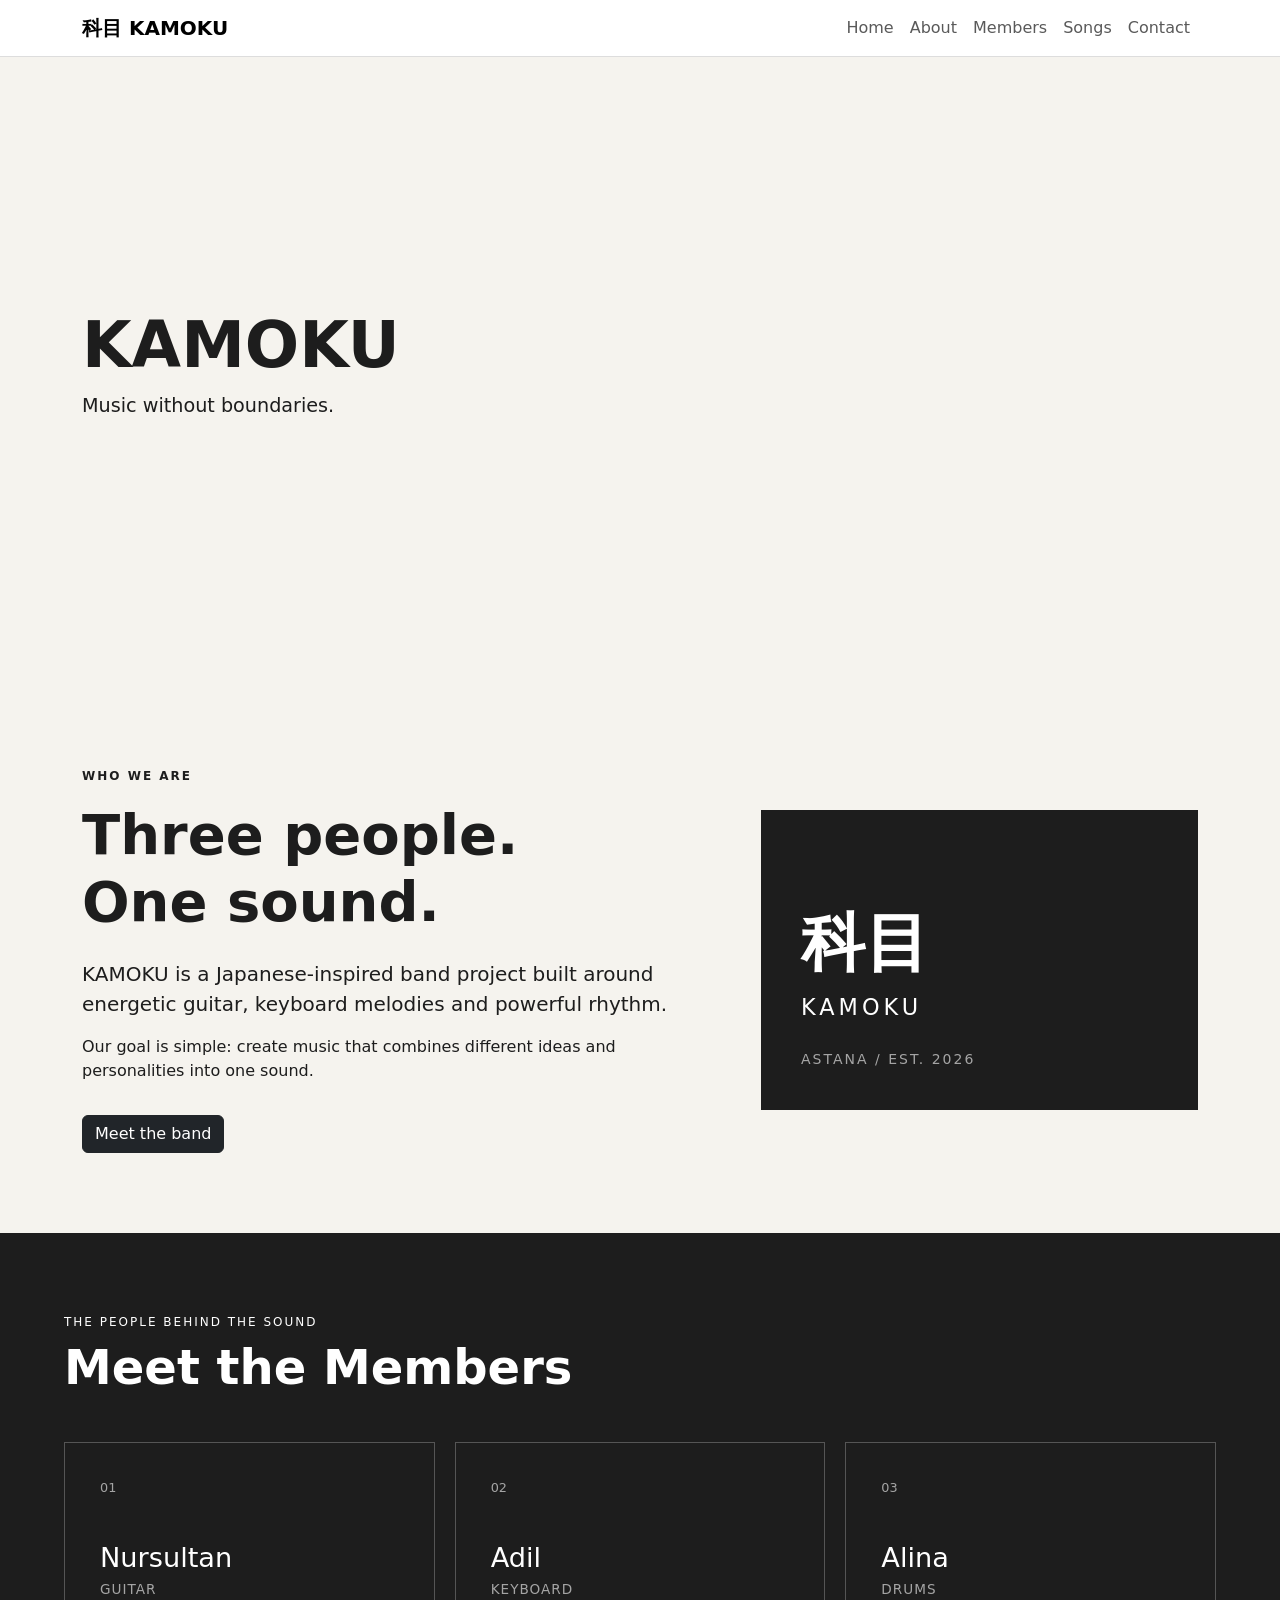
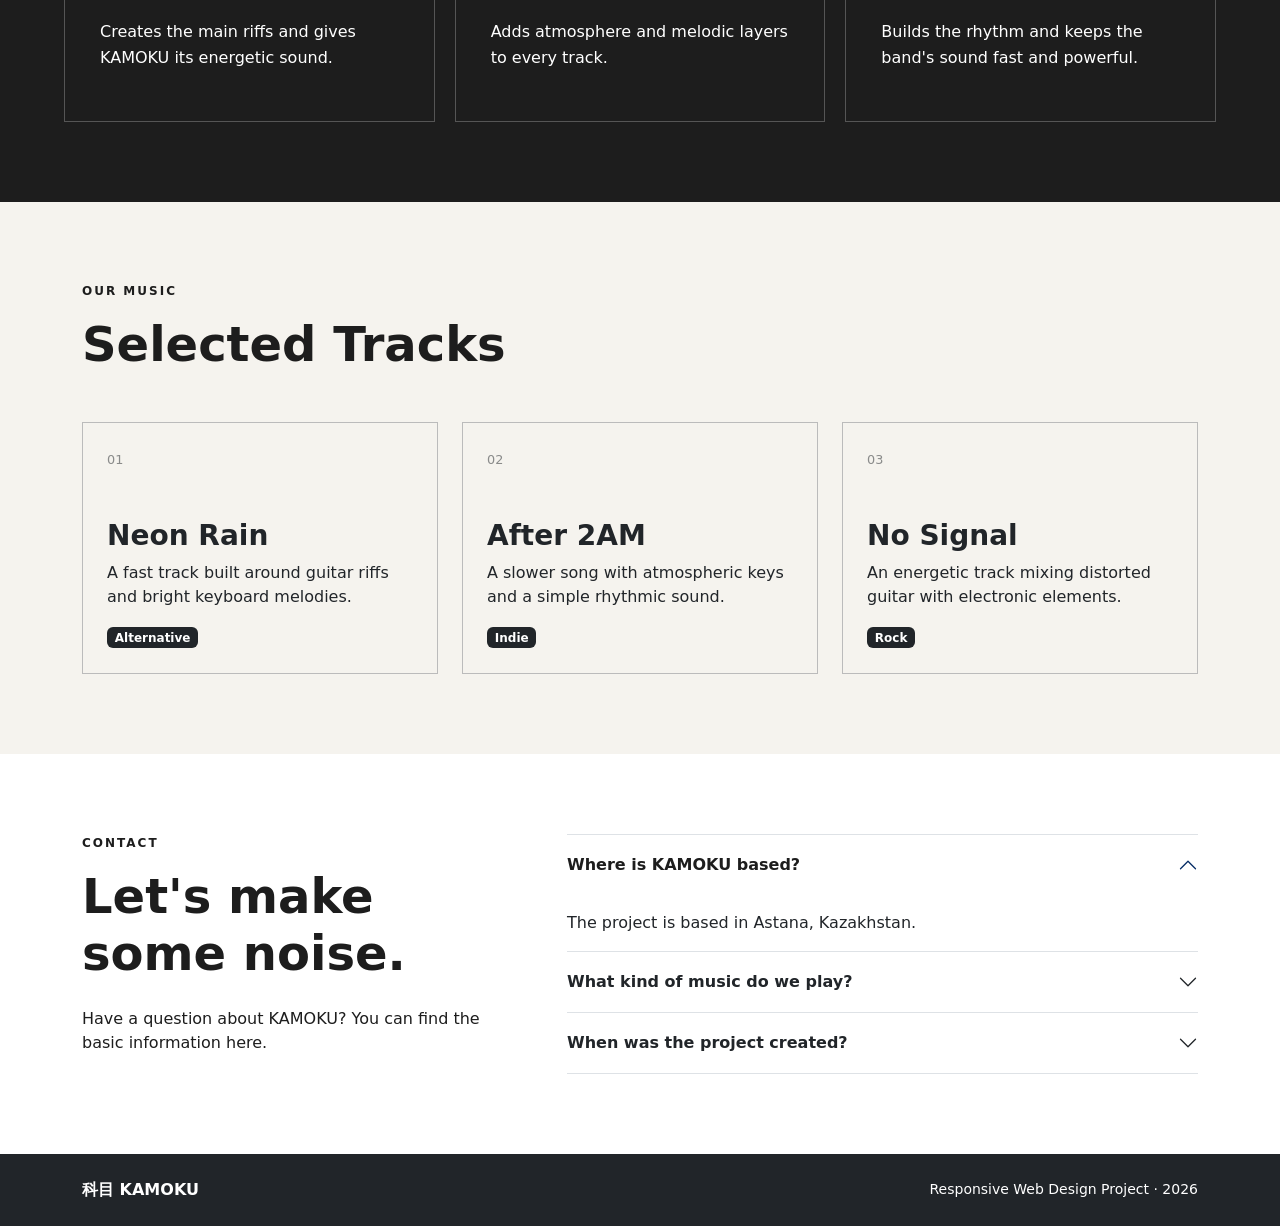
==== index.html @ 8cd2a606 "Assignment 3 responsive website" ====
<!DOCTYPE html>
<html lang="en">
<head>
    <meta charset="UTF-8">
    <meta name="viewport" content="width=device-width, initial-scale=1.0">

    <title>KAMOKU | Japanese Band</title>

    <link href="https://cdn.jsdelivr.net/npm/bootstrap@5.3.8/dist/css/bootstrap.min.css"
          rel="stylesheet">

    <link rel="stylesheet" href="style.css">
</head>

<body>

    <nav class="navbar navbar-expand-lg">
        <div class="container">
            <a class="navbar-brand" href="#">科目 KAMOKU</a>

            <button class="navbar-toggler"
                    type="button"
                    data-bs-toggle="collapse"
                    data-bs-target="#mainNav">
                <span class="navbar-toggler-icon"></span>
            </button>

            <div class="collapse navbar-collapse" id="mainNav">
                <ul class="navbar-nav ms-auto">
                    <li class="nav-item">
                        <a class="nav-link" href="#home">Home</a>
                    </li>

                    <li class="nav-item">
                        <a class="nav-link" href="#about">About</a>
                    </li>

                    <li class="nav-item">
                        <a class="nav-link" href="#members">Members</a>
                    </li>

                    <li class="nav-item">
                        <a class="nav-link" href="#songs">Songs</a>
                    </li>

                    <li class="nav-item">
                        <a class="nav-link" href="#contact">Contact</a>
                    </li>
                </ul>
            </div>
        </div>
    </nav>


    <main>

        <section id="home">
            <div class="container">
                <h1>KAMOKU</h1>
                <p>Music without boundaries.</p>
            </div>
        </section>


        <section id="about">
            <div class="container">
                <div class="row align-items-center g-5">

                    <div class="col-12 col-lg-7 order-1">
                        <p class="about-label">WHO WE ARE</p>

                        <h2 class="display-4 fw-bold mb-4">
                            Three people.<br>
                            One sound.
                        </h2>

                        <p class="lead">
                            KAMOKU is a Japanese-inspired band project built
                            around energetic guitar, keyboard melodies and
                            powerful rhythm.
                        </p>

                        <p>
                            Our goal is simple: create music that combines
                            different ideas and personalities into one sound.
                        </p>

                        <a href="#members" class="btn btn-dark mt-3">
                            Meet the band
                        </a>
                    </div>

                    <div class="col-12 col-lg-5 order-2">
                        <div class="about-box">
                            <span>科目</span>
                            <p>KAMOKU</p>
                            <small class="d-none d-md-block">
                                ASTANA / EST. 2026
                            </small>
                        </div>
                    </div>

                </div>
            </div>
        </section>


        <section id="members">
            <div class="members-wrap">

                <div class="members-title">
                    <p>THE PEOPLE BEHIND THE SOUND</p>
                    <h2>Meet the Members</h2>
                </div>

                <div class="members-grid">

                    <article class="member-card">
                        <div class="member-number">01</div>
                        <h3>Nursultan</h3>
                        <p class="member-role">Guitar</p>
                        <p>
                            Creates the main riffs and gives KAMOKU
                            its energetic sound.
                        </p>
                    </article>

                    <article class="member-card">
                        <div class="member-number">02</div>
                        <h3>Adil</h3>
                        <p class="member-role">Keyboard</p>
                        <p>
                            Adds atmosphere and melodic layers
                            to every track.
                        </p>
                    </article>

                    <article class="member-card">
                        <div class="member-number">03</div>
                        <h3>Alina</h3>
                        <p class="member-role">Drums</p>
                        <p>
                            Builds the rhythm and keeps the band's
                            sound fast and powerful.
                        </p>
                    </article>

                </div>
            </div>
        </section>


        <section id="songs">
            <div class="container">

                <div class="mb-5">
                    <p class="songs-label">OUR MUSIC</p>
                    <h2 class="display-5 fw-bold">Selected Tracks</h2>
                </div>

                <div class="row g-4">

                    <div class="col-12 col-md-6 col-lg-4">
                        <div class="card h-100">
                            <div class="card-body p-4">
                                <span class="song-number">01</span>

                                <h3 class="card-title mt-5">Neon Rain</h3>

                                <p class="card-text">
                                    A fast track built around guitar riffs
                                    and bright keyboard melodies.
                                </p>

                                <span class="badge text-bg-dark">
                                    Alternative
                                </span>
                            </div>
                        </div>
                    </div>

                    <div class="col-12 col-md-6 col-lg-4">
                        <div class="card h-100">
                            <div class="card-body p-4">
                                <span class="song-number">02</span>

                                <h3 class="card-title mt-5">After 2AM</h3>

                                <p class="card-text">
                                    A slower song with atmospheric keys
                                    and a simple rhythmic sound.
                                </p>

                                <span class="badge text-bg-dark">
                                    Indie
                                </span>
                            </div>
                        </div>
                    </div>

                    <div class="col-12 col-md-6 col-lg-4">
                        <div class="card h-100">
                            <div class="card-body p-4">
                                <span class="song-number">03</span>

                                <h3 class="card-title mt-5">No Signal</h3>

                                <p class="card-text">
                                    An energetic track mixing distorted
                                    guitar with electronic elements.
                                </p>

                                <span class="badge text-bg-dark">
                                    Rock
                                </span>
                            </div>
                        </div>
                    </div>

                </div>
            </div>
        </section>


        <section id="contact">
            <div class="container">

                <div class="row g-5">

                    <div class="col-12 col-lg-5">
                        <p class="contact-label">CONTACT</p>

                        <h2 class="display-5 fw-bold">
                            Let's make<br>
                            some noise.
                        </h2>

                        <p class="mt-4">
                            Have a question about KAMOKU?
                            You can find the basic information here.
                        </p>
                    </div>


                    <div class="col-12 col-lg-7">

                        <div class="accordion" id="contactAccordion">

                            <div class="accordion-item">
                                <h2 class="accordion-header">

                                    <button class="accordion-button"
                                            type="button"
                                            data-bs-toggle="collapse"
                                            data-bs-target="#questionOne">

                                        Where is KAMOKU based?

                                    </button>

                                </h2>

                                <div id="questionOne"
                                    class="accordion-collapse collapse show"
                                    data-bs-parent="#contactAccordion">

                                    <div class="accordion-body">
                                        The project is based in Astana, Kazakhstan.
                                    </div>

                                </div>
                            </div>


                            <div class="accordion-item">
                                <h2 class="accordion-header">

                                    <button class="accordion-button collapsed"
                                            type="button"
                                            data-bs-toggle="collapse"
                                            data-bs-target="#questionTwo">

                                        What kind of music do we play?

                                    </button>

                                </h2>

                                <div id="questionTwo"
                                    class="accordion-collapse collapse"
                                    data-bs-parent="#contactAccordion">

                                    <div class="accordion-body">
                                        Our sound combines alternative rock,
                                        keyboard melodies and electronic elements.
                                    </div>

                                </div>
                            </div>


                            <div class="accordion-item">
                                <h2 class="accordion-header">

                                    <button class="accordion-button collapsed"
                                            type="button"
                                            data-bs-toggle="collapse"
                                            data-bs-target="#questionThree">

                                        When was the project created?

                                    </button>

                                </h2>

                                <div id="questionThree"
                                    class="accordion-collapse collapse"
                                    data-bs-parent="#contactAccordion">

                                    <div class="accordion-body">
                                        KAMOKU was created in 2026.
                                    </div>

                                </div>
                            </div>

                        </div>
                    </div>

                </div>
            </div>
        </section>
        </section>

    </main>
    
    <footer class="bg-dark text-white py-4">
        <div class="container">
            <div class="d-flex flex-column flex-md-row justify-content-between align-items-md-center gap-2">

                <span class="fw-bold">科目 KAMOKU</span>

                <span class="small">
                    Responsive Web Design Project · 2026
                </span>

            </div>
        </div>
    </footer>

    <script src="https://cdn.jsdelivr.net/npm/bootstrap@5.3.8/dist/js/bootstrap.bundle.min.js"></script>

</body>
</html>
---- style.css ----
body {
    margin: 0;
    background: #f5f3ee;
    color: #1d1d1d;
}

.navbar {
    background: #ffffff;
    border-bottom: 1px solid #ddd;
}

.navbar-brand {
    font-weight: bold;
}

section {
    padding: 80px 0;
}

#home {
    min-height: 70vh;
    display: flex;
    align-items: center;
}

#home h1 {
    font-size: 4rem;
    font-weight: 800;
}

#home p {
    font-size: 1.2rem;
}

/* TASK 1 - MEMBERS */

#members {
    background: #1d1d1d;
    color: white;
}

.members-wrap {
    width: 90%;
    margin: 0 auto;
}

.members-title {
    margin-bottom: 30px;
}

.members-title p {
    font-size: 0.75rem;
    letter-spacing: 2px;
    margin-bottom: 8px;
}

.members-title h2 {
    font-size: 2rem;
    font-weight: 700;
}

.members-grid {
    display: grid;
    grid-template-columns: 1fr;
    gap: 20px;
}

.member-card {
    border: 1px solid #555;
    padding: 25px;
    min-height: 230px;
}

.member-number {
    font-size: 0.8rem;
    margin-bottom: 45px;
    opacity: 0.6;
}

.member-card h3 {
    font-size: 1.7rem;
    margin-bottom: 4px;
}

.member-role {
    font-size: 0.85rem;
    text-transform: uppercase;
    letter-spacing: 1px;
    opacity: 0.6;
}

.member-card p:last-child {
    margin-top: 20px;
    line-height: 1.6;
}


/* TABLET */

@media (min-width: 768px) {

    .members-grid {
        grid-template-columns: repeat(2, 1fr);
    }

    .members-title h2 {
        font-size: 2.5rem;
    }

    .member-card {
        padding: 30px;
    }
}


/* LAPTOP */

@media (min-width: 1200px) {

    .members-grid {
        grid-template-columns: repeat(3, 1fr);
    }

    .members-title {
        margin-bottom: 45px;
    }

    .members-title h2 {
        font-size: 3rem;
    }

    .member-card {
        padding: 35px;
    }
}

/* TASK 2 - ABOUT */

#about {
    background: #f5f3ee;
}

.about-label {
    font-size: 0.75rem;
    letter-spacing: 2px;
    font-weight: 600;
}

#about .lead {
    max-width: 650px;
}

.about-box {
    min-height: 300px;
    background: #1d1d1d;
    color: white;
    padding: 40px;

    display: flex;
    flex-direction: column;
    justify-content: flex-end;
}

.about-box span {
    font-size: 4rem;
    font-weight: bold;
}

.about-box p {
    font-size: 1.4rem;
    letter-spacing: 4px;
    margin-bottom: 25px;
}

.about-box small {
    letter-spacing: 2px;
    opacity: 0.6;
}

/* TASK 2 - SONGS */

#songs {
    background: #f5f3ee;
}

.songs-label {
    font-size: 0.75rem;
    letter-spacing: 2px;
    font-weight: 600;
}

#songs .card {
    border-radius: 0;
    border: 1px solid #bbb;
    background: transparent;
}

#songs .card-title {
    font-weight: 700;
}

.song-number {
    font-size: 0.8rem;
    opacity: 0.5;
}

/* TASK 2 - CONTACT */

#contact {
    background: #ffffff;
}

.contact-label {
    font-size: 0.75rem;
    letter-spacing: 2px;
    font-weight: 600;
}

#contact .accordion-item {
    border-radius: 0;
    border-left: 0;
    border-right: 0;
}

#contact .accordion-button {
    border-radius: 0;
    font-weight: 600;
    padding: 20px 0;
}

#contact .accordion-button:not(.collapsed) {
    background: white;
    color: #1d1d1d;
    box-shadow: none;
}

#contact .accordion-button:focus {
    box-shadow: none;
}

#contact .accordion-body {
    padding-left: 0;
}
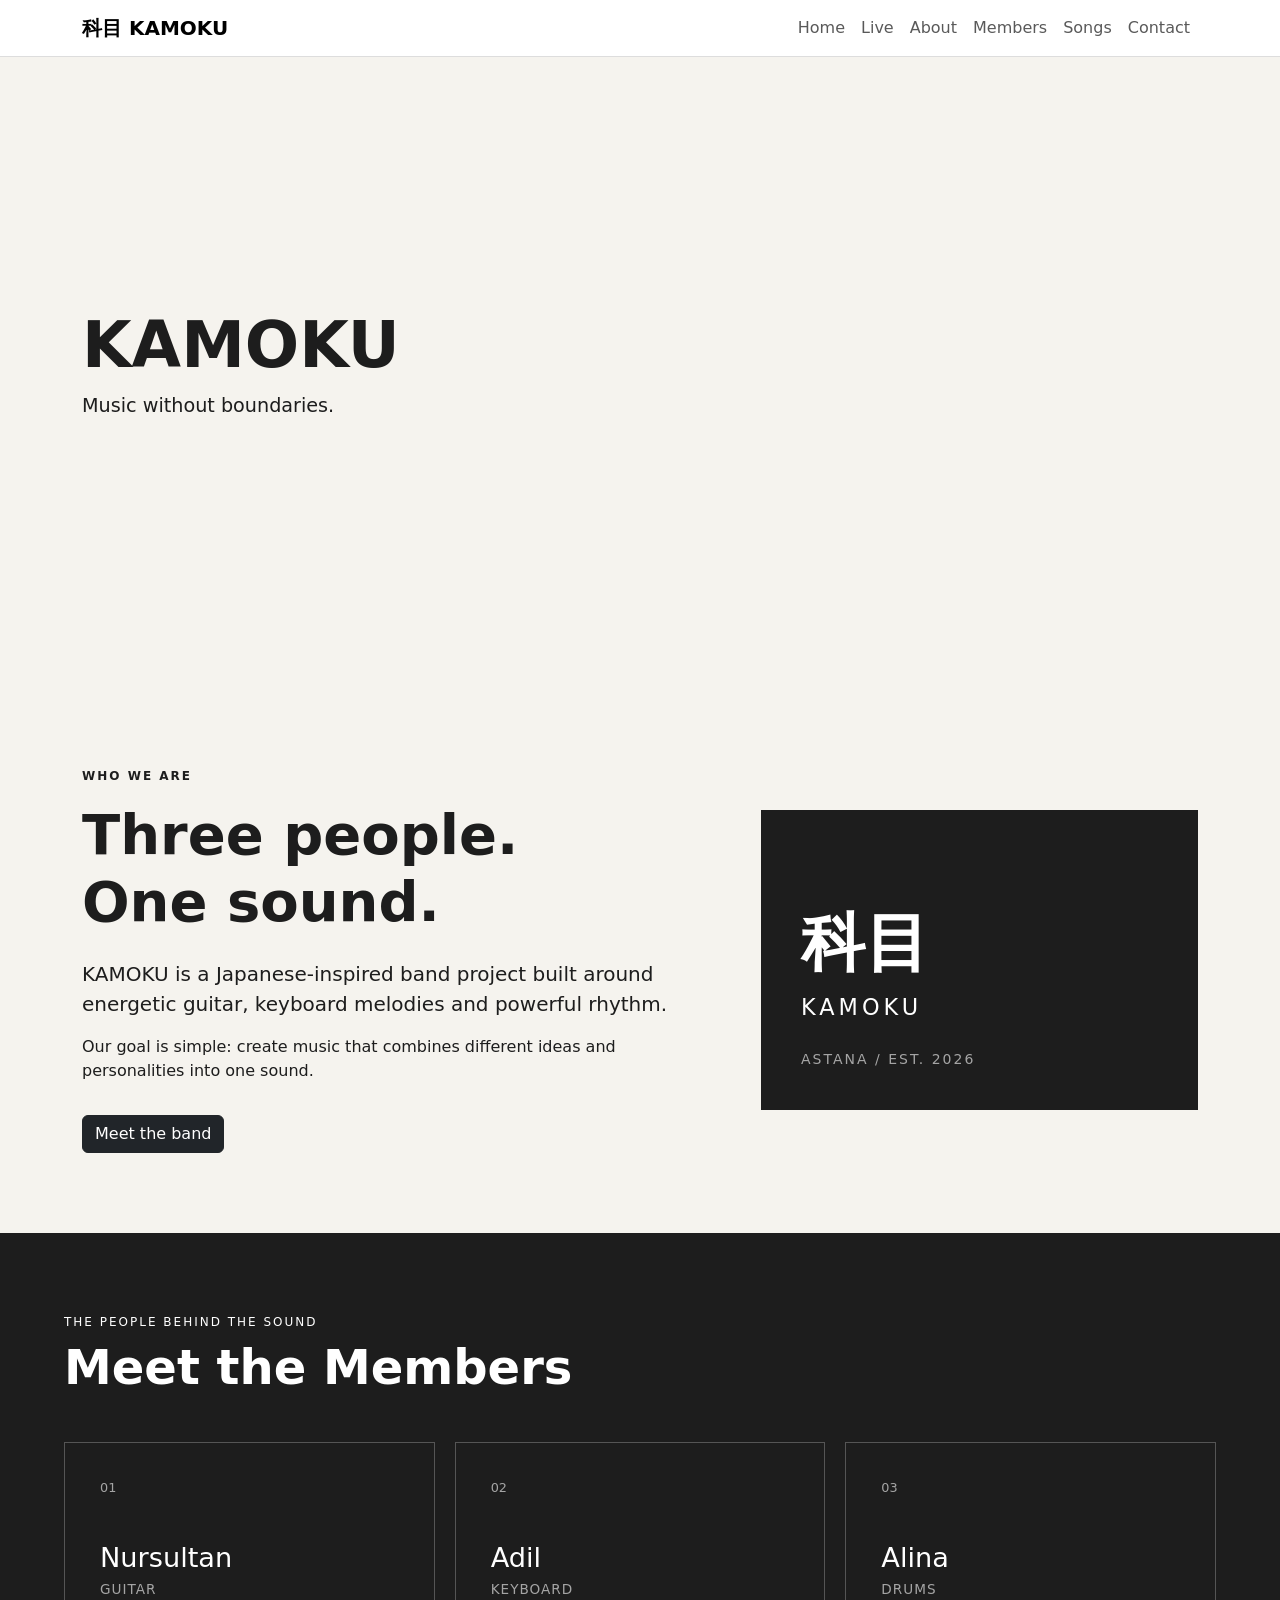
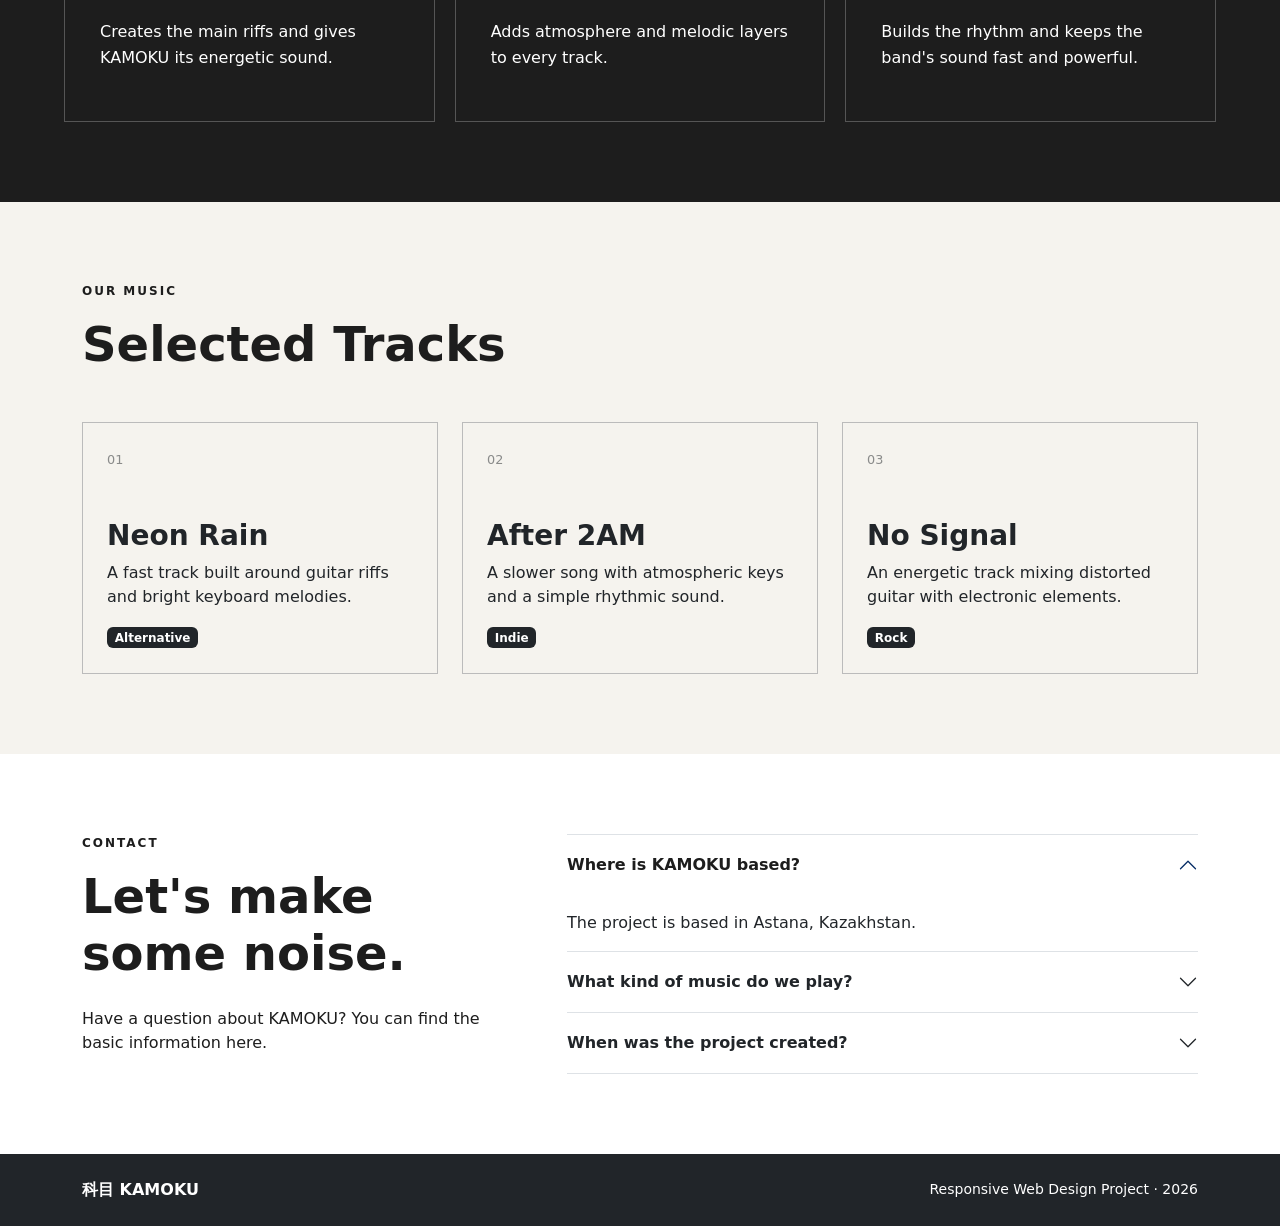
==== commit d5410a31: "Add Live navigation link" ====
--- a/index.html
+++ b/index.html
@@ -29,6 +29,10 @@
                 <ul class="navbar-nav ms-auto">
                     <li class="nav-item">
                         <a class="nav-link" href="#home">Home</a>
+                    </li>
+
+                    <li class="nav-item">
+                        <a class="nav-link" href="events.html">Live</a>
                     </li>
 
                     <li class="nav-item">
--- a/style.css
+++ b/style.css
@@ -240,4 +240,64 @@
 
 #contact .accordion-body {
     padding-left: 0;
+}
+
+/* EVENTS PAGE */
+
+.live-hero {
+    padding: 90px 0 70px;
+}
+
+.live-hero h1 {
+    font-size: 4rem;
+    font-weight: 700;
+    line-height: 0.95;
+    margin: 20px 0;
+}
+
+.live-intro {
+    max-width: 500px;
+    font-size: 1.1rem;
+}
+
+.events-section {
+    background: #1d1d1d;
+    color: #f5f3ee;
+}
+
+.event-table {
+    --bs-table-bg: transparent;
+    --bs-table-color: #f5f3ee;
+    --bs-table-border-color: #555;
+}
+
+.event-table th {
+    font-size: 0.75rem;
+    letter-spacing: 2px;
+    text-transform: uppercase;
+    color: #aaa;
+    padding: 18px 12px;
+}
+
+.event-table td {
+    padding: 25px 12px;
+}
+
+@media (max-width: 576px) {
+    .live-hero {
+        padding: 70px 0 50px;
+    }
+
+    .live-hero h1 {
+        font-size: 3rem;
+    }
+
+    .event-table {
+        font-size: 0.8rem;
+    }
+
+    .event-table th,
+    .event-table td {
+        padding: 15px 8px;
+    }
 }
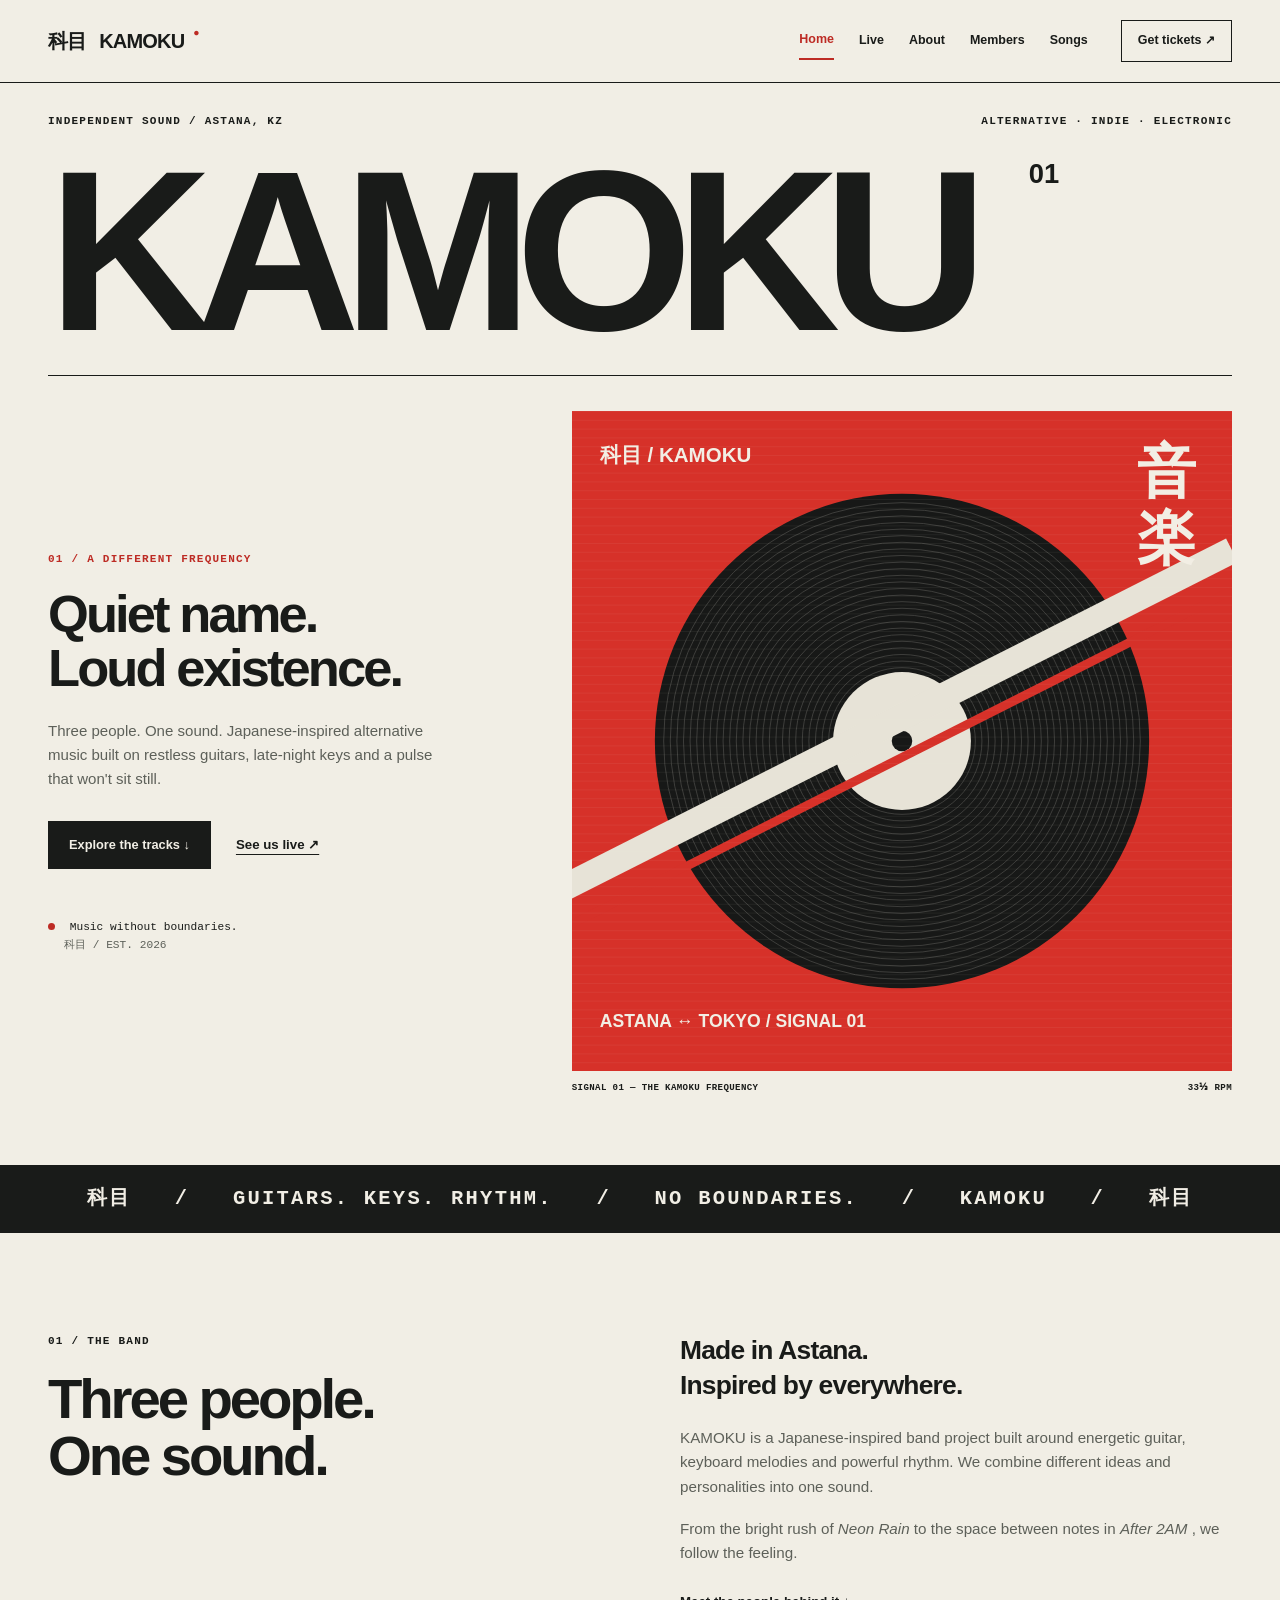
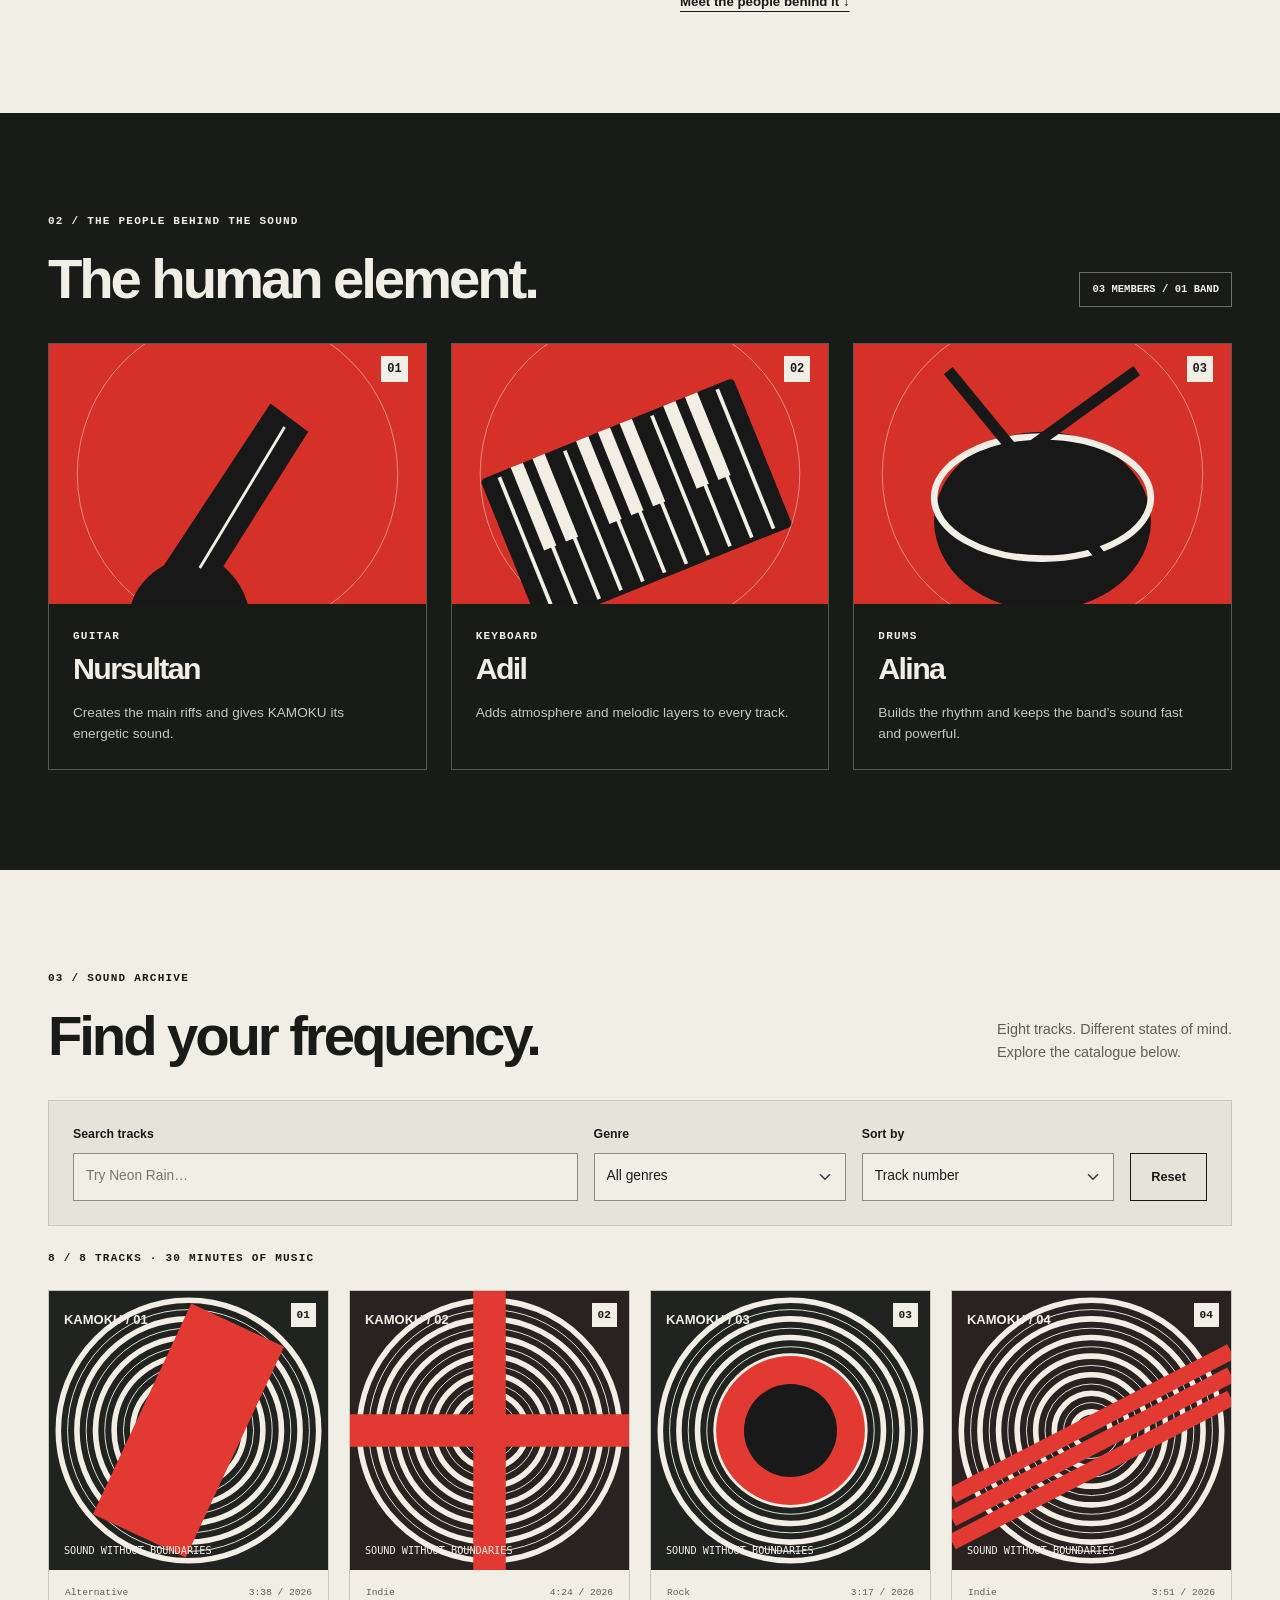
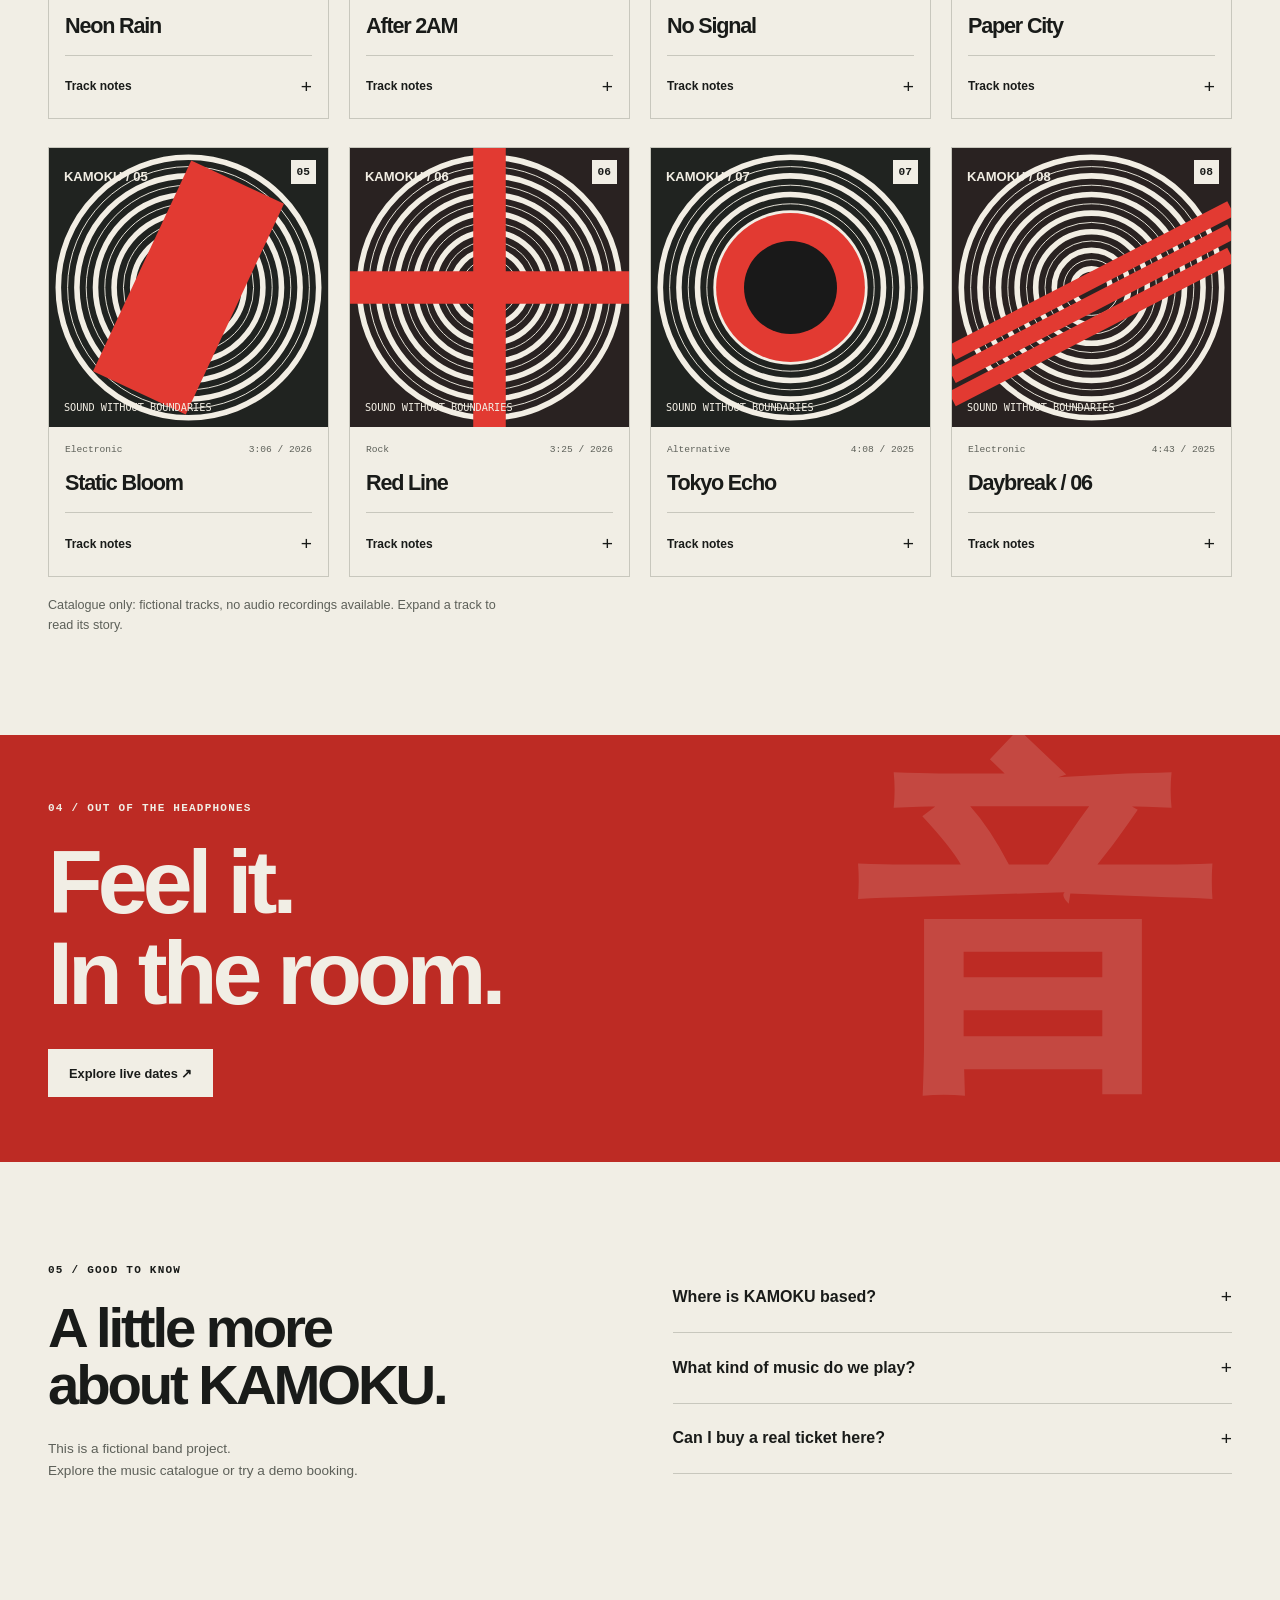
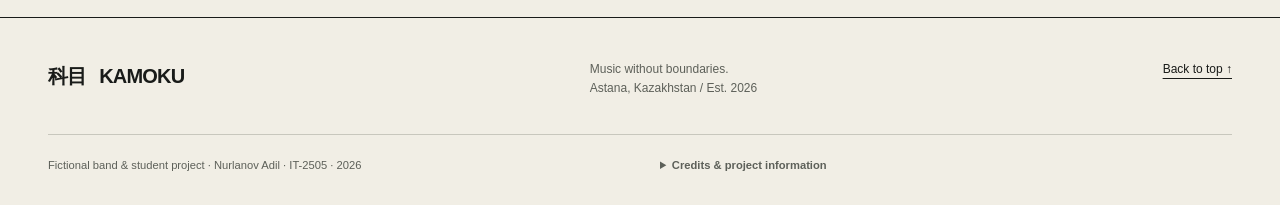
==== commit f3c36bc6: "Update KAMOKU for Endterm" ====
--- a/index.html
+++ b/index.html
@@ -1,358 +1,472 @@
-<!DOCTYPE html>
+<!doctype html>
 <html lang="en">
-<head>
-    <meta charset="UTF-8">
-    <meta name="viewport" content="width=device-width, initial-scale=1.0">
-
-    <title>KAMOKU | Japanese Band</title>
-
-    <link href="https://cdn.jsdelivr.net/npm/bootstrap@5.3.8/dist/css/bootstrap.min.css"
-          rel="stylesheet">
-
-    <link rel="stylesheet" href="style.css">
-</head>
-
-<body>
-
-    <nav class="navbar navbar-expand-lg">
+  <head>
+    <meta charset="utf-8">
+    <meta name="viewport" content="width=device-width,initial-scale=1">
+    <meta name="description" content="KAMOKU: Japanese-inspired alternative music from Astana. Explore tracks and try our demo live ticket booking.">
+    <title>
+      KAMOKU | Home / Sound without boundaries
+    </title>
+    <link rel="icon" href="images/track-1.svg" type="image/svg+xml">
+    <link rel="stylesheet" href="vendor/bootstrap.min.css">
+    <link rel="stylesheet" href="css/style.css">
+    <script defer src="vendor/jquery.min.js">
+    </script>
+    <script defer src="js/data.js">
+    </script>
+    <script defer src="js/songs.js">
+    </script>
+    <script defer src="js/effects.js">
+    </script>
+  </head>
+  <body data-page="home">
+    <a class="skip" href="#main">
+      Skip to content
+    </a>
+    <header>
+      <nav class="container site-nav" aria-label="Main navigation">
+        <a class="brand" href="index.html">
+          <span lang="ja">
+            科目
+          </span>
+          KAMOKU
+          <span class="brand-dot">
+            ●
+          </span>
+        </a>
+        <button class="nav-toggle" aria-expanded="false" aria-controls="nav-links" type="button">
+          Menu +
+        </button>
+        <div id="nav-links" class="nav-links">
+          <a href="index.html" class="active" aria-current="page">
+            Home
+          </a>
+          <a href="events.html">
+            Live
+          </a>
+          <a href="index.html#about">
+            About
+          </a>
+          <a href="index.html#members">
+            Members
+          </a>
+          <a href="index.html#songs">
+            Songs
+          </a>
+          <a class="nav-ticket" href="events.html#booking">
+            Get tickets ↗
+          </a>
+        </div>
+      </nav>
+    </header>
+    <main id="main">
+      <noscript>
+        <div class="container notice">
+          Enable JavaScript to explore the track catalogue and demo booking form.
+        </div>
+      </noscript>
+      <section id="home" class="hero container">
+        <div class="hero-top">
+          <span class="eyebrow">
+            Independent sound / Astana, KZ
+          </span>
+          <span class="eyebrow">
+            Alternative · Indie · Electronic
+          </span>
+        </div>
+        <h1>
+          KAMOKU
+          <span class="title-mark" aria-hidden="true">
+            01
+          </span>
+        </h1>
+        <div class="hero-grid">
+          <div class="hero-copy">
+            <p class="eyebrow red">
+              01 / A different frequency
+            </p>
+            <h2>
+              Quiet name.
+              <br>
+              Loud existence.
+            </h2>
+            <p>
+              Three people. One sound. Japanese-inspired alternative music built on restless guitars, late-night keys and a pulse that won't sit still.
+            </p>
+            <div class="actions">
+              <a class="button" href="#songs">
+                Explore the tracks ↓
+              </a>
+              <a class="text-link" href="events.html">
+                See us live ↗
+              </a>
+            </div>
+            <div class="hero-note">
+              <span class="status-dot">
+              </span>
+              Music without boundaries.
+              <br>
+              <span>
+                科目 / EST. 2026
+              </span>
+            </div>
+          </div>
+          <figure class="hero-art">
+            <img src="images/signal.svg" alt="Original KAMOKU red record artwork with diagonal signal lines and Japanese lettering" width="900" height="900">
+            <figcaption>
+              <span>
+                SIGNAL 01 — THE KAMOKU FREQUENCY
+              </span>
+              <span>
+                33⅓ RPM
+              </span>
+            </figcaption>
+          </figure>
+        </div>
+      </section>
+      <div class="ticker" aria-hidden="true">
+        科目
+        &nbsp;
+        /
+        &nbsp;
+        GUITARS. KEYS. RHYTHM.
+        &nbsp;
+        /
+        &nbsp;
+        NO BOUNDARIES.
+        &nbsp;
+        /
+        &nbsp;
+        KAMOKU
+        &nbsp;
+        /
+        &nbsp;
+        科目
+      </div>
+      <section id="about" class="section container">
+        <div class="section-heading">
+          <p class="eyebrow">
+            01 / The band
+          </p>
+          <h2>
+            Three people.
+            <br>
+            One sound.
+          </h2>
+        </div>
+        <div class="about-copy">
+          <p class="lead">
+            Made in Astana.
+            <br>
+            Inspired by everywhere.
+          </p>
+          <p>
+            KAMOKU is a Japanese-inspired band project built around energetic guitar, keyboard melodies and powerful rhythm. We combine different ideas and personalities into one sound.
+          </p>
+          <p>
+            From the bright rush of
+            <em>
+              Neon Rain
+            </em>
+            to the space between notes in
+            <em>
+              After 2AM
+            </em>
+            , we follow the feeling.
+          </p>
+          <a href="#members" class="text-link">
+            Meet the people behind it ↓
+          </a>
+        </div>
+      </section>
+      <section id="members" class="dark-section section">
         <div class="container">
-            <a class="navbar-brand" href="#">科目 KAMOKU</a>
-
-            <button class="navbar-toggler"
-                    type="button"
-                    data-bs-toggle="collapse"
-                    data-bs-target="#mainNav">
-                <span class="navbar-toggler-icon"></span>
-            </button>
-
-            <div class="collapse navbar-collapse" id="mainNav">
-                <ul class="navbar-nav ms-auto">
-                    <li class="nav-item">
-                        <a class="nav-link" href="#home">Home</a>
-                    </li>
-
-                    <li class="nav-item">
-                        <a class="nav-link" href="events.html">Live</a>
-                    </li>
-
-                    <li class="nav-item">
-                        <a class="nav-link" href="#about">About</a>
-                    </li>
-
-                    <li class="nav-item">
-                        <a class="nav-link" href="#members">Members</a>
-                    </li>
-
-                    <li class="nav-item">
-                        <a class="nav-link" href="#songs">Songs</a>
-                    </li>
-
-                    <li class="nav-item">
-                        <a class="nav-link" href="#contact">Contact</a>
-                    </li>
-                </ul>
-            </div>
-        </div>
-    </nav>
-
-
-    <main>
-
-        <section id="home">
-            <div class="container">
-                <h1>KAMOKU</h1>
-                <p>Music without boundaries.</p>
-            </div>
-        </section>
-
-
-        <section id="about">
-            <div class="container">
-                <div class="row align-items-center g-5">
-
-                    <div class="col-12 col-lg-7 order-1">
-                        <p class="about-label">WHO WE ARE</p>
-
-                        <h2 class="display-4 fw-bold mb-4">
-                            Three people.<br>
-                            One sound.
-                        </h2>
-
-                        <p class="lead">
-                            KAMOKU is a Japanese-inspired band project built
-                            around energetic guitar, keyboard melodies and
-                            powerful rhythm.
-                        </p>
-
-                        <p>
-                            Our goal is simple: create music that combines
-                            different ideas and personalities into one sound.
-                        </p>
-
-                        <a href="#members" class="btn btn-dark mt-3">
-                            Meet the band
-                        </a>
-                    </div>
-
-                    <div class="col-12 col-lg-5 order-2">
-                        <div class="about-box">
-                            <span>科目</span>
-                            <p>KAMOKU</p>
-                            <small class="d-none d-md-block">
-                                ASTANA / EST. 2026
-                            </small>
-                        </div>
-                    </div>
-
-                </div>
-            </div>
-        </section>
-
-
-        <section id="members">
-            <div class="members-wrap">
-
-                <div class="members-title">
-                    <p>THE PEOPLE BEHIND THE SOUND</p>
-                    <h2>Meet the Members</h2>
-                </div>
-
-                <div class="members-grid">
-
-                    <article class="member-card">
-                        <div class="member-number">01</div>
-                        <h3>Nursultan</h3>
-                        <p class="member-role">Guitar</p>
-                        <p>
-                            Creates the main riffs and gives KAMOKU
-                            its energetic sound.
-                        </p>
-                    </article>
-
-                    <article class="member-card">
-                        <div class="member-number">02</div>
-                        <h3>Adil</h3>
-                        <p class="member-role">Keyboard</p>
-                        <p>
-                            Adds atmosphere and melodic layers
-                            to every track.
-                        </p>
-                    </article>
-
-                    <article class="member-card">
-                        <div class="member-number">03</div>
-                        <h3>Alina</h3>
-                        <p class="member-role">Drums</p>
-                        <p>
-                            Builds the rhythm and keeps the band's
-                            sound fast and powerful.
-                        </p>
-                    </article>
-
-                </div>
-            </div>
-        </section>
-
-
-        <section id="songs">
-            <div class="container">
-
-                <div class="mb-5">
-                    <p class="songs-label">OUR MUSIC</p>
-                    <h2 class="display-5 fw-bold">Selected Tracks</h2>
-                </div>
-
-                <div class="row g-4">
-
-                    <div class="col-12 col-md-6 col-lg-4">
-                        <div class="card h-100">
-                            <div class="card-body p-4">
-                                <span class="song-number">01</span>
-
-                                <h3 class="card-title mt-5">Neon Rain</h3>
-
-                                <p class="card-text">
-                                    A fast track built around guitar riffs
-                                    and bright keyboard melodies.
-                                </p>
-
-                                <span class="badge text-bg-dark">
-                                    Alternative
-                                </span>
-                            </div>
-                        </div>
-                    </div>
-
-                    <div class="col-12 col-md-6 col-lg-4">
-                        <div class="card h-100">
-                            <div class="card-body p-4">
-                                <span class="song-number">02</span>
-
-                                <h3 class="card-title mt-5">After 2AM</h3>
-
-                                <p class="card-text">
-                                    A slower song with atmospheric keys
-                                    and a simple rhythmic sound.
-                                </p>
-
-                                <span class="badge text-bg-dark">
-                                    Indie
-                                </span>
-                            </div>
-                        </div>
-                    </div>
-
-                    <div class="col-12 col-md-6 col-lg-4">
-                        <div class="card h-100">
-                            <div class="card-body p-4">
-                                <span class="song-number">03</span>
-
-                                <h3 class="card-title mt-5">No Signal</h3>
-
-                                <p class="card-text">
-                                    An energetic track mixing distorted
-                                    guitar with electronic elements.
-                                </p>
-
-                                <span class="badge text-bg-dark">
-                                    Rock
-                                </span>
-                            </div>
-                        </div>
-                    </div>
-
-                </div>
-            </div>
-        </section>
-
-
-        <section id="contact">
-            <div class="container">
-
-                <div class="row g-5">
-
-                    <div class="col-12 col-lg-5">
-                        <p class="contact-label">CONTACT</p>
-
-                        <h2 class="display-5 fw-bold">
-                            Let's make<br>
-                            some noise.
-                        </h2>
-
-                        <p class="mt-4">
-                            Have a question about KAMOKU?
-                            You can find the basic information here.
-                        </p>
-                    </div>
-
-
-                    <div class="col-12 col-lg-7">
-
-                        <div class="accordion" id="contactAccordion">
-
-                            <div class="accordion-item">
-                                <h2 class="accordion-header">
-
-                                    <button class="accordion-button"
-                                            type="button"
-                                            data-bs-toggle="collapse"
-                                            data-bs-target="#questionOne">
-
-                                        Where is KAMOKU based?
-
-                                    </button>
-
-                                </h2>
-
-                                <div id="questionOne"
-                                    class="accordion-collapse collapse show"
-                                    data-bs-parent="#contactAccordion">
-
-                                    <div class="accordion-body">
-                                        The project is based in Astana, Kazakhstan.
-                                    </div>
-
-                                </div>
-                            </div>
-
-
-                            <div class="accordion-item">
-                                <h2 class="accordion-header">
-
-                                    <button class="accordion-button collapsed"
-                                            type="button"
-                                            data-bs-toggle="collapse"
-                                            data-bs-target="#questionTwo">
-
-                                        What kind of music do we play?
-
-                                    </button>
-
-                                </h2>
-
-                                <div id="questionTwo"
-                                    class="accordion-collapse collapse"
-                                    data-bs-parent="#contactAccordion">
-
-                                    <div class="accordion-body">
-                                        Our sound combines alternative rock,
-                                        keyboard melodies and electronic elements.
-                                    </div>
-
-                                </div>
-                            </div>
-
-
-                            <div class="accordion-item">
-                                <h2 class="accordion-header">
-
-                                    <button class="accordion-button collapsed"
-                                            type="button"
-                                            data-bs-toggle="collapse"
-                                            data-bs-target="#questionThree">
-
-                                        When was the project created?
-
-                                    </button>
-
-                                </h2>
-
-                                <div id="questionThree"
-                                    class="accordion-collapse collapse"
-                                    data-bs-parent="#contactAccordion">
-
-                                    <div class="accordion-body">
-                                        KAMOKU was created in 2026.
-                                    </div>
-
-                                </div>
-                            </div>
-
-                        </div>
-                    </div>
-
-                </div>
-            </div>
-        </section>
-        </section>
-
+          <div class="section-heading horizontal">
+            <div>
+              <p class="eyebrow">
+                02 / The people behind the sound
+              </p>
+              <h2>
+                The human element.
+              </h2>
+            </div>
+            <span class="outline-label">
+              03 MEMBERS / 01 BAND
+            </span>
+          </div>
+          <div class="members-grid">
+            <article class="member-card">
+              <div class="member-visual">
+                <img src="images/guitar.svg" alt="Original guitar illustration" loading="lazy" width="400" height="400">
+                <span class="member-number">
+                  01
+                </span>
+              </div>
+              <div class="member-body">
+                <p class="eyebrow">
+                  Guitar
+                </p>
+                <h3>
+                  Nursultan
+                </h3>
+                <p>
+                  Creates the main riffs and gives KAMOKU its energetic sound.
+                </p>
+              </div>
+            </article>
+            <article class="member-card">
+              <div class="member-visual">
+                <img src="images/keys.svg" alt="Original keyboard illustration" loading="lazy" width="400" height="400">
+                <span class="member-number">
+                  02
+                </span>
+              </div>
+              <div class="member-body">
+                <p class="eyebrow">
+                  Keyboard
+                </p>
+                <h3>
+                  Adil
+                </h3>
+                <p>
+                  Adds atmosphere and melodic layers to every track.
+                </p>
+              </div>
+            </article>
+            <article class="member-card">
+              <div class="member-visual">
+                <img src="images/drums.svg" alt="Original drums illustration" loading="lazy" width="400" height="400">
+                <span class="member-number">
+                  03
+                </span>
+              </div>
+              <div class="member-body">
+                <p class="eyebrow">
+                  Drums
+                </p>
+                <h3>
+                  Alina
+                </h3>
+                <p>
+                  Builds the rhythm and keeps the band’s sound fast and powerful.
+                </p>
+              </div>
+            </article>
+          </div>
+        </div>
+      </section>
+      <section id="songs" class="section container">
+        <div class="section-heading horizontal">
+          <div>
+            <p class="eyebrow">
+              03 / Sound archive
+            </p>
+            <h2>
+              Find your frequency.
+            </h2>
+          </div>
+          <p>
+            Eight tracks. Different states of mind.
+            <br>
+            Explore the catalogue below.
+          </p>
+        </div>
+        <form id="song-controls" class="filters" role="search" aria-label="Search the song catalogue">
+          <div>
+            <label for="song-search">
+              Search tracks
+            </label>
+            <input type="search" id="song-search" class="form-control" placeholder="Try Neon Rain…" autocomplete="off">
+          </div>
+          <div>
+            <label for="song-genre">
+              Genre
+            </label>
+            <select id="song-genre" class="form-select">
+              <option value="all">
+                All genres
+              </option>
+              <option>
+                Alternative
+              </option>
+              <option>
+                Indie
+              </option>
+              <option>
+                Rock
+              </option>
+              <option>
+                Electronic
+              </option>
+            </select>
+          </div>
+          <div>
+            <label for="song-sort">
+              Sort by
+            </label>
+            <select id="song-sort" class="form-select">
+              <option value="original">
+                Track number
+              </option>
+              <option value="title">
+                Title A–Z
+              </option>
+              <option value="shortest">
+                Shortest first
+              </option>
+              <option value="newest">
+                Newest first
+              </option>
+            </select>
+          </div>
+          <button type="reset" class="button secondary">
+            Reset
+          </button>
+        </form>
+        <p id="song-count" class="eyebrow result-count" role="status" aria-live="polite">
+        </p>
+        <div id="song-grid" class="song-grid">
+        </div>
+        <div id="song-empty" class="empty" hidden>
+          <h3>
+            No frequency found.
+          </h3>
+          <p>
+            Try another title or choose “All genres”.
+          </p>
+          <button type="button" class="button" id="clear-search">
+            Clear filters
+          </button>
+        </div>
+        <p class="small-note">
+          Catalogue only: fictional tracks, no audio recordings available. Expand a track to read its story.
+        </p>
+      </section>
+      <section class="live-callout">
+        <div class="container">
+          <p class="eyebrow">
+            04 / Out of the headphones
+          </p>
+          <h2>
+            Feel it.
+            <br>
+            In the room.
+          </h2>
+          <a href="events.html#schedule" class="button light">
+            Explore live dates ↗
+          </a>
+          <span lang="ja" class="callout-kanji" aria-hidden="true">
+            音
+          </span>
+        </div>
+      </section>
+      <section id="contact" class="section container">
+        <div class="section-heading">
+          <p class="eyebrow">
+            05 / Good to know
+          </p>
+          <h2>
+            A little more
+            <br>
+            about KAMOKU.
+          </h2>
+          <p>
+            This is a fictional band project.
+            <br>
+            Explore the music catalogue or try a demo booking.
+          </p>
+        </div>
+        <div class="faq-list">
+          <article class="faq">
+            <h3>
+              <button class="disclosure" aria-expanded="false" aria-controls="faq-0">
+                Where is KAMOKU based?
+                <span aria-hidden="true">
+                  +
+                </span>
+              </button>
+            </h3>
+            <div class="disclosure-panel" id="faq-0" hidden>
+              <p>
+                The project is based in Astana, Kazakhstan, and was created in 2026.
+              </p>
+            </div>
+          </article>
+          <article class="faq">
+            <h3>
+              <button class="disclosure" aria-expanded="false" aria-controls="faq-1">
+                What kind of music do we play?
+                <span aria-hidden="true">
+                  +
+                </span>
+              </button>
+            </h3>
+            <div class="disclosure-panel" id="faq-1" hidden>
+              <p>
+                Our sound combines alternative rock, keyboard melodies and electronic elements.
+              </p>
+            </div>
+          </article>
+          <article class="faq">
+            <h3>
+              <button class="disclosure" aria-expanded="false" aria-controls="faq-2">
+                Can I buy a real ticket here?
+                <span aria-hidden="true">
+                  +
+                </span>
+              </button>
+            </h3>
+            <div class="disclosure-panel" id="faq-2" hidden>
+              <p>
+                No. This is a student project: booking is a browser-only demonstration. There are no real tickets, payments or emails. Try it on the Live page.
+              </p>
+            </div>
+          </article>
+        </div>
+      </section>
     </main>
-    
-    <footer class="bg-dark text-white py-4">
-        <div class="container">
-            <div class="d-flex flex-column flex-md-row justify-content-between align-items-md-center gap-2">
-
-                <span class="fw-bold">科目 KAMOKU</span>
-
-                <span class="small">
-                    Responsive Web Design Project · 2026
-                </span>
-
-            </div>
-        </div>
+    <footer>
+      <div class="container">
+        <div class="footer-top">
+          <a class="brand" href="index.html">
+            <span lang="ja">
+              科目
+            </span>
+            KAMOKU
+          </a>
+          <p>
+            Music without boundaries.
+            <br>
+            Astana, Kazakhstan / Est. 2026
+          </p>
+          <a href="#main" class="scroll-link">
+            Back to top ↑
+          </a>
+        </div>
+        <div class="credits">
+          <p>
+            Fictional band
+            &
+            student project · Nurlanov Adil · IT-2505 · 2026
+          </p>
+          <details>
+            <summary>
+              Credits
+              &
+              project information
+            </summary>
+            <p>
+              Original Midterm concept, band members and first three track descriptions: Nurlanov Adil. Endterm redesign, JavaScript, CSS and original SVG illustrations created with OpenAI Codex (AI assistance). SVG artwork is code-generated; no external photographs or AI image generator used. Additional tracks and events are fictional demo content.
+            </p>
+            <p>
+              Bootstrap 5.3.8 (MIT) — grid and form components. jQuery 3.7.1 (MIT) — animations and effects. System fonts. No downloaded template.
+            </p>
+            <a href="https://github.com/Nurlanov-Adil/Nurlanov_Adil_Assignment3">
+              Original GitHub repository ↗
+            </a>
+          </details>
+        </div>
+      </div>
     </footer>
-
-    <script src="https://cdn.jsdelivr.net/npm/bootstrap@5.3.8/dist/js/bootstrap.bundle.min.js"></script>
-
-</body>
-</html>+  </body>
+</html>
--- a/css/style.css
+++ b/css/style.css
@@ -0,0 +1,1576 @@
+/* KAMOKU Endterm. Original CSS/SVG design made with OpenAI Codex assistance. */
+
+/* 1. Theme colors and Bootstrap variables */
+
+:root {
+    --paper: #f1eee5;
+    --ink: #191b19;
+    --red: #bd2b24;
+    --muted: #5d6059;
+    --line: #c8c7bd;
+    --bs-body-font-family: Arial, Helvetica, sans-serif;
+    --bs-body-color: var(--ink);
+    --bs-body-bg: var(--paper);
+}
+
+/* 2. Base elements and accessibility */
+
+* {
+    box-sizing: border-box;
+}
+
+body {
+    margin: 0;
+    background: var(--paper);
+    color: var(--ink);
+    font-size: 16px;
+    line-height: 1.6;
+}
+
+a {
+    color: inherit;
+    text-underline-offset: 5px;
+}
+
+button, input, select, textarea {
+    font: inherit;
+}
+
+button, a, input, select, textarea, summary {
+    touch-action: manipulation;
+}
+
+button {
+    cursor: pointer;
+}
+
+img {
+    max-width: 100%;
+    height: auto;
+    display: block;
+}
+
+h1, h2, h3, p, figure {
+    margin: 0;
+}
+
+p+p {
+    margin-top: 18px;
+}
+
+h1, h2, h3 {
+    font-weight: 800;
+    letter-spacing: -.055em;
+    line-height: 1.02;
+}
+
+h2 {
+    font-size: clamp(2.4rem, 4.4vw, 4.4rem);
+}
+
+h3 {
+    font-size: 1.6rem;
+}
+
+p {
+    max-width: 65ch;
+}
+
+::selection {
+    background: var(--red);
+    color: #fff;
+}
+
+[hidden] {
+    display: none !important;
+}
+
+:focus-visible {
+    outline: 3px solid #1767b0 !important;
+    outline-offset: 5px !important;
+    box-shadow: none !important;
+}
+
+/* 3. Shared layout and typography */
+
+.container {
+    max-width: 1320px;
+    width: calc(100% - 96px);
+    padding: 0;
+    margin: auto;
+}
+
+.skip {
+    position: fixed;
+    left: 20px;
+    top: -100px;
+    z-index: 100;
+    background: var(--ink);
+    color: white;
+    padding: 12px;
+}
+
+.skip:focus {
+    top: 12px;
+}
+
+section[id], main[id] {
+    scroll-margin-top: 96px;
+}
+
+.eyebrow {
+    font: 700 .69rem/1.5 'Courier New', monospace;
+    text-transform: uppercase;
+    letter-spacing: .11em;
+}
+
+.red {
+    color: var(--red);
+}
+
+.small-note {
+    font-size: .79rem;
+    color: var(--muted);
+    line-height: 1.6;
+    margin-top: 18px;
+}
+
+.section {
+    padding-top: 100px;
+    padding-bottom: 100px;
+}
+
+.section-heading {
+    margin-bottom: 36px;
+}
+
+.section-heading .eyebrow {
+    margin-bottom: 20px;
+}
+
+.section-heading.horizontal {
+    display: flex;
+    align-items: end;
+    justify-content: space-between;
+    gap: 24px;
+}
+
+.section-heading.horizontal>p {
+    font-size: .9rem;
+    color: var(--muted);
+}
+
+/* 4. Header and navigation */
+
+header {
+    position: sticky;
+    top: 0;
+    z-index: 20;
+    background: var(--paper);
+    border-bottom: 1px solid var(--ink);
+}
+
+.site-nav {
+    min-height: 82px;
+    display: flex;
+    justify-content: space-between;
+    align-items: center;
+    gap: 24px;
+}
+
+.brand {
+    font-size: 1.25rem;
+    font-weight: 900;
+    letter-spacing: -.04em;
+    text-decoration: none;
+    white-space: nowrap;
+}
+
+.brand span[lang] {
+    margin-right: 8px;
+}
+
+.brand-dot {
+    font-size: .65rem;
+    color: var(--red);
+    vertical-align: top;
+    margin-left: 4px;
+}
+
+.nav-links {
+    display: flex;
+    align-items: center;
+    gap: 25px;
+}
+
+.nav-links a {
+    font-size: .78rem;
+    font-weight: 700;
+    text-decoration: none;
+    padding: 8px 0;
+    transition: color .18s;
+}
+
+.nav-links a:hover, .text-link:hover {
+    color: var(--red);
+}
+
+.nav-links .active {
+    border-bottom: 2px solid var(--red);
+    color: var(--red);
+}
+
+.nav-links .nav-ticket {
+    border: 1px solid var(--ink);
+    padding: 10px 16px;
+    margin-left: 8px;
+}
+
+.nav-ticket:hover {
+    background: var(--ink);
+    color: var(--paper) !important;
+}
+
+.nav-toggle {
+    display: none;
+    background: transparent;
+    border: 1px solid var(--ink);
+    padding: 8px 12px;
+    font-weight: 700;
+}
+
+/* 5. Home hero and shared buttons */
+
+.hero {
+    padding-top: 30px;
+    padding-bottom: 70px;
+}
+
+.hero-top {
+    display: flex;
+    justify-content: space-between;
+    padding-bottom: 22px;
+}
+
+.hero h1 {
+    font-size: clamp(5rem, 17.8vw, 16rem);
+    letter-spacing: -.075em;
+    line-height: .87;
+    position: relative;
+    border-bottom: 1px solid var(--ink);
+    padding-bottom: 25px;
+    white-space: nowrap;
+}
+
+.title-mark {
+    letter-spacing: 0;
+    font-size: .12em;
+    vertical-align: top;
+    margin-left: 12px;
+    line-height: 1.6;
+}
+
+.hero-grid {
+    display: grid;
+    grid-template-columns: .82fr 1.18fr;
+    gap: 65px;
+    margin-top: 35px;
+    align-items: center;
+}
+
+.hero-copy h2 {
+    font-size: clamp(2.4rem, 4.1vw, 4.1rem);
+    margin: 20px 0 24px;
+}
+
+.hero-copy>p:not(.eyebrow) {
+    max-width: 390px;
+    font-size: .94rem;
+    color: var(--muted);
+}
+
+.actions {
+    display: flex;
+    align-items: center;
+    gap: 25px;
+    flex-wrap: wrap;
+    margin-top: 30px;
+}
+
+.button {
+    display: inline-flex;
+    align-items: center;
+    justify-content: center;
+    min-height: 48px;
+    padding: 12px 20px;
+    color: var(--paper);
+    background: var(--ink);
+    border: 1px solid var(--ink);
+    font-size: .8rem;
+    font-weight: 700;
+    text-decoration: none;
+    border-radius: 0;
+    transition: background .18s, color .18s, transform .18s;
+    line-height: 1.5;
+}
+
+.button:hover {
+    background: var(--red);
+    border-color: var(--red);
+    color: #fff;
+    transform: translateY(-2px);
+}
+
+.button.secondary {
+    background: transparent;
+    color: var(--ink);
+}
+
+.button.secondary:hover {
+    background: var(--ink);
+    color: var(--paper);
+}
+
+.button.light {
+    background: var(--paper);
+    color: var(--ink);
+    border-color: var(--paper);
+}
+
+.button.light:hover {
+    background: var(--red);
+    color: #fff;
+    border-color: var(--red);
+}
+
+.button:disabled {
+    opacity: .55;
+    cursor: not-allowed;
+    transform: none;
+}
+
+.text-link, .text-button {
+    font-weight: 700;
+    font-size: .83rem;
+}
+
+.text-button {
+    background: transparent;
+    border: 0;
+    text-decoration: underline;
+    text-underline-offset: 5px;
+    min-height: 44px;
+}
+
+.hero-art {
+    position: relative;
+}
+
+.hero-art img {
+    width: 100%;
+    aspect-ratio: 1/1;
+    object-fit: cover;
+}
+
+.hero-art figcaption {
+    display: flex;
+    justify-content: space-between;
+    font: 700 .57rem/1.5 'Courier New', monospace;
+    letter-spacing: .04em;
+    padding-top: 10px;
+}
+
+.hero-note {
+    font-size: .7rem;
+    font-family: 'Courier New', monospace;
+    margin-top: 50px;
+}
+
+.hero-note>span:last-child {
+    color: var(--muted);
+    margin-left: 16px;
+}
+
+.status-dot {
+    display: inline-block;
+    width: 7px;
+    height: 7px;
+    background: var(--red);
+    border-radius: 50%;
+    margin-right: 8px;
+}
+
+/* 6. Band introduction and member cards */
+
+.ticker {
+    background: var(--ink);
+    color: var(--paper);
+    padding: 18px 0;
+    font: 700 clamp(.8rem, 1.6vw, 1.4rem)/1.5 'Courier New', monospace;
+    letter-spacing: .11em;
+    white-space: nowrap;
+    overflow: hidden;
+    text-align: center;
+    border-block: 1px solid var(--ink);
+}
+
+#about {
+    display: grid;
+    grid-template-columns: 1fr 1fr;
+    gap: 80px;
+}
+
+.about-copy .lead {
+    font-size: 1.65rem;
+    font-weight: 700;
+    letter-spacing: -.03em;
+    line-height: 1.3;
+    margin-bottom: 24px;
+}
+
+.about-copy>p:not(.lead) {
+    color: var(--muted);
+    font-size: .95rem;
+}
+
+.about-copy .text-link {
+    display: inline-block;
+    margin-top: 25px;
+}
+
+.dark-section {
+    background: var(--ink);
+    color: var(--paper);
+}
+
+.outline-label {
+    border: 1px solid #6d7169;
+    padding: 8px 12px;
+    white-space: nowrap;
+    font: 700 .66rem/1.6 'Courier New', monospace;
+}
+
+.members-grid {
+    display: grid;
+    grid-template-columns: 1fr;
+    gap: 24px;
+}
+
+.member-card {
+    border: 1px solid #575a52;
+    transition: transform .2s;
+}
+
+.member-card:hover {
+    transform: translateY(-6px);
+}
+
+.member-visual {
+    position: relative;
+    overflow: hidden;
+}
+
+.member-visual img {
+    width: 100%;
+    aspect-ratio: 1.45;
+    object-fit: cover;
+    transition: transform .3s;
+}
+
+.member-card:hover img {
+    transform: scale(1.045);
+}
+
+.member-number {
+    position: absolute;
+    right: 18px;
+    top: 12px;
+    font: 700 .75rem 'Courier New', monospace;
+    background: var(--paper);
+    color: var(--ink);
+    padding: 6px;
+}
+
+.member-body {
+    padding: 24px;
+}
+
+.member-body h3 {
+    font-size: 1.9rem;
+    margin: 8px 0 18px;
+}
+
+.member-body>p:last-child {
+    font-size: .85rem;
+    color: #c6c8be;
+}
+
+/* 7. Song search, filters and cards */
+
+.filters {
+    display: grid;
+    grid-template-columns: 2fr 1fr 1fr auto;
+    align-items: end;
+    gap: 16px;
+    padding: 24px;
+    background: #e6e3d9;
+    border: 1px solid var(--line);
+}
+
+label:not(.form-check-label) {
+    display: block;
+    font-size: .77rem;
+    font-weight: 700;
+    margin-bottom: 8px;
+}
+
+.form-control, .form-select {
+    border: 1px solid #8b8e82;
+    border-radius: 0;
+    background-color: var(--paper);
+    color: var(--ink);
+    min-height: 48px;
+    padding: 12px;
+    font-size: .86rem;
+}
+
+.form-control:focus, .form-select:focus {
+    background-color: var(--paper);
+    color: var(--ink);
+    border-color: var(--ink);
+    box-shadow: 0 0 0 2px var(--ink);
+}
+
+.form-control::placeholder {
+    color: #74776b;
+}
+
+.result-count {
+    padding: 24px 0;
+}
+
+.song-grid {
+    display: grid;
+    grid-template-columns: repeat(4, minmax(0, 1fr));
+    gap: 28px 20px;
+}
+
+.song-card {
+    min-width: 0;
+    border: 1px solid var(--line);
+    transition: border-color .2s, transform .2s;
+}
+
+.song-card:hover {
+    border-color: var(--red);
+    transform: translateY(-5px);
+}
+
+.song-art {
+    position: relative;
+    overflow: hidden;
+}
+
+.song-art img {
+    width: 100%;
+    transition: transform .3s;
+}
+
+.song-card:hover .song-art img {
+    transform: scale(1.04);
+}
+
+.track-badge {
+    position: absolute;
+    right: 12px;
+    top: 12px;
+    background: var(--paper);
+    font: 700 .7rem 'Courier New', monospace;
+    padding: 6px;
+}
+
+.song-body {
+    padding: 16px;
+}
+
+.song-meta {
+    display: flex;
+    justify-content: space-between;
+    gap: 8px;
+    font: .6rem/1.4 'Courier New', monospace;
+    margin-bottom: 15px;
+    color: var(--muted);
+}
+
+.song-card h3 {
+    font-size: 1.35rem;
+    margin-bottom: 18px;
+}
+
+.disclosure {
+    background: none;
+    color: inherit;
+    display: flex;
+    justify-content: space-between;
+    align-items: center;
+    gap: 20px;
+    text-align: left;
+    border: 0;
+    border-bottom: 1px solid var(--line);
+    padding: 16px 0;
+    width: 100%;
+    font-size: .9rem;
+    font-weight: 700;
+    min-height: 44px;
+}
+
+.disclosure:hover {
+    color: var(--red);
+}
+
+.disclosure span {
+    font-size: 1.2rem;
+    font-weight: 400;
+}
+
+.song-disclosure {
+    font-size: .75rem;
+    border-top: 1px solid var(--line);
+    border-bottom: 0;
+    padding-bottom: 0;
+}
+
+.disclosure-panel {
+    font-size: .88rem;
+    line-height: 1.7;
+    padding-top: 15px;
+}
+
+.disclosure-panel p {
+    padding-bottom: 12px;
+}
+
+.song-card .disclosure-panel {
+    font-size: .78rem;
+    color: var(--muted);
+}
+
+.empty {
+    text-align: center;
+    border: 1px dashed var(--muted);
+    padding: 60px 20px;
+}
+
+.empty p {
+    margin: 18px auto;
+}
+
+/* 8. Live callout and FAQ */
+
+.live-callout {
+    background: var(--red);
+    color: var(--paper);
+    position: relative;
+    overflow: hidden;
+}
+
+.live-callout .container {
+    position: relative;
+    padding-block: 65px;
+}
+
+.live-callout h2 {
+    font-size: clamp(3rem, 7vw, 7rem);
+    margin: 20px 0 30px;
+    position: relative;
+    z-index: 1;
+}
+
+.live-callout .button {
+    position: relative;
+    z-index: 1;
+}
+
+.callout-kanji {
+    position: absolute;
+    right: 20px;
+    top: -60px;
+    font-weight: 900;
+    font-size: 360px;
+    opacity: .15;
+    line-height: 1.4;
+}
+
+.live-callout .eyebrow {
+    position: relative;
+    z-index: 1;
+}
+
+#contact {
+    display: grid;
+    grid-template-columns: 1fr 1fr;
+    gap: 65px;
+}
+
+#contact .section-heading>p:last-child {
+    font-size: .85rem;
+    color: var(--muted);
+    margin-top: 24px;
+}
+
+.faq h3 {
+    letter-spacing: 0;
+}
+
+.faq-list .disclosure {
+    padding: 25px 0;
+    font-size: 1rem;
+}
+
+.faq .disclosure-panel {
+    color: var(--muted);
+}
+
+/* 9. Footer and credits */
+
+footer {
+    border-top: 1px solid var(--ink);
+    padding: 42px 0 30px;
+}
+
+.footer-top {
+    display: flex;
+    justify-content: space-between;
+    align-items: start;
+    gap: 20px;
+}
+
+.footer-top p {
+    font-size: .75rem;
+    color: var(--muted);
+}
+
+.footer-top>a:last-child {
+    font-size: .75rem;
+}
+
+.credits {
+    border-top: 1px solid var(--line);
+    margin-top: 35px;
+    padding-top: 22px;
+    font-size: .7rem;
+    color: var(--muted);
+    display: grid;
+    grid-template-columns: 1fr 1fr;
+    gap: 40px;
+}
+
+.credits details p {
+    margin: 15px 0;
+}
+
+.credits summary {
+    cursor: pointer;
+    font-weight: 700;
+}
+
+summary:hover {
+    color: var(--red);
+}
+
+/* 10. Live page and event schedule */
+
+.live-hero {
+    padding-block: 70px;
+    display: grid;
+    grid-template-columns: 1.35fr .65fr;
+    align-items: center;
+    gap: 65px;
+}
+
+.live-hero h1 {
+    font-size: clamp(3rem, 6.5vw, 6.5rem);
+    margin: 25px 0;
+}
+
+.live-hero h1 em {
+    font-style: normal;
+    color: var(--red);
+}
+
+.live-hero>div>p:not(.eyebrow) {
+    font-size: .95rem;
+    color: var(--muted);
+}
+
+.live-hero .button {
+    margin-top: 28px;
+}
+
+.live-poster {
+    transform: rotate(3deg);
+    border: 1px solid var(--ink);
+    box-shadow: 9px 9px 0 #d6d2c5;
+}
+
+.live-poster figcaption {
+    background: var(--ink);
+    color: var(--paper);
+    padding: 16px;
+    display: flex;
+    flex-direction: column;
+    gap: 6px;
+}
+
+.live-poster strong {
+    font-size: 1.8rem;
+    font-weight: 900;
+    letter-spacing: -.05em;
+}
+
+.live-poster span {
+    font: 700 .6rem 'Courier New', monospace;
+}
+
+.event-row {
+    border-top: 1px solid #64665e;
+    padding: 30px 0;
+    display: grid;
+    grid-template-columns: 1fr 1.5fr 1fr;
+    gap: 35px;
+}
+
+.event-row:last-child {
+    border-bottom: 1px solid #64665e;
+}
+
+.event-date {
+    display: flex;
+    flex-direction: column;
+    gap: 12px;
+}
+
+.event-date strong {
+    font-size: 1.1rem;
+    letter-spacing: -.03em;
+}
+
+.event-info h3 {
+    font-size: 1.8rem;
+    margin-top: 10px;
+}
+
+.event-info .disclosure {
+    font-size: .75rem;
+    color: var(--paper);
+    border: 0;
+}
+
+.event-info .disclosure:hover {
+    color: #f48578;
+}
+
+.event-info .disclosure-panel {
+    color: #ced0c7;
+    font-size: .85rem;
+}
+
+.event-action {
+    display: flex;
+    flex-direction: column;
+    align-items: end;
+    gap: 12px;
+    justify-content: center;
+}
+
+.event-action>span {
+    font-size: .75rem;
+    color: #ced0c7;
+}
+
+.archive-label {
+    font-family: 'Courier New', monospace;
+    border: 1px solid #62655c;
+    padding: 9px;
+}
+
+.dark-section .small-note {
+    color: #bdc1b6;
+}
+
+/* 11. Booking form and ticket preview */
+
+.booking-layout {
+    display: grid;
+    grid-template-columns: 1fr 1.2fr;
+    gap: 95px;
+}
+
+.booking-aside>p:not(.eyebrow) {
+    font-size: .9rem;
+    color: var(--muted);
+    margin-top: 25px;
+}
+
+.booking-aside h2 {
+    margin: 20px 0;
+}
+
+.ticket-preview {
+    padding: 26px;
+    background: var(--ink);
+    color: var(--paper);
+    margin-top: 35px;
+    position: relative;
+}
+
+.ticket-preview:before, .ticket-preview:after {
+    content: '';
+    position: absolute;
+    width: 20px;
+    height: 20px;
+    border-radius: 50%;
+    background: var(--paper);
+    top: 52%;
+}
+
+.ticket-preview:before {
+    left: -10px;
+}
+
+.ticket-preview:after {
+    right: -10px;
+}
+
+.ticket-preview h3 {
+    margin: 28px 0 14px;
+    font-size: 1.7rem;
+}
+
+.ticket-preview>p {
+    font-size: .72rem;
+    color: #bec2b7;
+}
+
+.ticket-total {
+    border-top: 1px dashed #868a7e;
+    display: flex;
+    align-items: center;
+    justify-content: space-between;
+    gap: 12px;
+    margin-top: 30px;
+    padding-top: 20px;
+}
+
+.ticket-total span {
+    font-size: .7rem;
+}
+
+.ticket-total output {
+    font-size: 1.8rem;
+    font-weight: 700;
+    letter-spacing: -.06em;
+}
+
+.ticket-preview #price-breakdown {
+    margin-top: 12px;
+}
+
+.barcode {
+    height: 38px;
+    margin-top: 25px;
+    background: repeating-linear-gradient(90deg, var(--paper) 0 2px, transparent 2px 5px, var(--paper) 5px 6px, transparent 6px 12px, var(--paper) 12px 17px, transparent 17px 19px);
+}
+
+.ticket-preview .small-note {
+    color: #c4c8bd;
+}
+
+.field-error {
+    font-size: .75rem;
+    line-height: 1.5;
+    color: #a7231e;
+    margin-top: 7px;
+    min-height: 0;
+}
+
+.field-error:empty {
+    display: none;
+}
+
+.form-control.is-invalid, .form-select.is-invalid {
+    border: 2px solid #a7231e;
+    background-image: none;
+    padding-right: 12px;
+}
+
+.form-check-input {
+    border: 1px solid #777c70;
+    border-radius: 0 !important;
+    width: 19px;
+    height: 19px;
+}
+
+.form-check-input:checked {
+    background-color: var(--ink);
+    border-color: var(--ink);
+}
+
+.form-check-label {
+    font-size: .8rem;
+    padding-left: 5px;
+}
+
+.form-check-input.is-invalid~.form-check-label {
+    color: var(--ink);
+}
+
+.form-actions {
+    display: flex;
+    gap: 20px;
+    align-items: center;
+    flex-wrap: wrap;
+}
+
+#booking-form>.eyebrow {
+    margin-bottom: 28px;
+}
+
+.success {
+    border: 1px solid #516d4d;
+    background: #e4eadb;
+    padding: 28px;
+    margin-top: 25px;
+}
+
+.success h3 {
+    margin: 15px 0 25px;
+    font-size: 2rem;
+}
+
+.success p {
+    font-size: .88rem;
+    overflow-wrap: anywhere;
+}
+
+.success .button {
+    margin-top: 25px;
+}
+
+.notice {
+    padding: 25px;
+    border: 2px solid var(--red);
+}
+
+/* 12. Responsive layouts */
+
+@media (min-width: 768px) {
+    .members-grid {
+        grid-template-columns: repeat(2, minmax(0, 1fr));
+    }
+
+}
+
+@media (min-width: 1200px) {
+    .members-grid {
+        grid-template-columns: repeat(3, minmax(0, 1fr));
+    }
+
+}
+
+@media (max-width: 1100px) {
+    .container {
+        width: calc(100% - 64px);
+    }
+
+    .nav-links {
+        gap: 16px;
+    }
+
+    .hero-grid {
+        gap: 35px;
+    }
+
+    .hero-note {
+        margin-top: 30px;
+    }
+
+    .song-grid {
+        grid-template-columns: repeat(3, minmax(0, 1fr));
+    }
+
+    .filters {
+        grid-template-columns: 2fr 1fr 1fr;
+    }
+
+    .filters>.button {
+        grid-column: 3;
+    }
+
+    .booking-layout {
+        gap: 45px;
+    }
+
+    .live-hero {
+        gap: 35px;
+    }
+
+    .event-row {
+        gap: 25px;
+    }
+
+    .nav-links .nav-ticket {
+        margin-left: 0;
+    }
+
+}
+
+@media (max-width: 850px) {
+    .site-nav {
+        min-height: 70px;
+        flex-wrap: wrap;
+        gap: 0;
+        padding-block: 15px;
+    }
+
+    .nav-toggle {
+        display: block;
+    }
+
+    .nav-links {
+        display: none;
+        width: 100%;
+        padding: 20px 0 5px;
+        flex-wrap: wrap;
+        gap: 12px 22px;
+    }
+
+    .nav-links.is-open {
+        display: flex;
+    }
+
+    .nav-links a {
+        min-height: 44px;
+        display: flex;
+        align-items: center;
+    }
+
+    .hero-grid {
+        grid-template-columns: 1fr 1fr;
+        gap: 30px;
+    }
+
+    .hero-copy h2 {
+        font-size: 2.6rem;
+    }
+
+    .hero-copy>p:not(.eyebrow) {
+        font-size: .85rem;
+    }
+
+    .hero-note {
+        margin-top: 25px;
+    }
+
+    .hero .actions {
+        gap: 15px;
+    }
+
+    .hero-art figcaption {
+        font-size: .47rem;
+    }
+
+    .section {
+        padding-block: 70px;
+    }
+
+    .song-grid {
+        grid-template-columns: repeat(2, minmax(0, 1fr));
+    }
+
+    .filters {
+        grid-template-columns: 1fr 1fr;
+    }
+
+    .filters>div:first-child {
+        grid-column: 1/-1;
+    }
+
+    .filters>.button {
+        grid-column: auto;
+    }
+
+    .section-heading.horizontal {
+        align-items: start;
+    }
+
+    .section-heading.horizontal>p {
+        max-width: 220px;
+        font-size: .8rem;
+    }
+
+    #about, #contact {
+        gap: 40px;
+    }
+
+    .booking-layout {
+        grid-template-columns: 1fr;
+        gap: 50px;
+    }
+
+    .booking-aside {
+        display: grid;
+        grid-template-columns: 1fr 1fr;
+        column-gap: 40px;
+        align-items: start;
+    }
+
+    .booking-aside>.eyebrow, .booking-aside>h2, .booking-aside>p {
+        grid-column: 1;
+    }
+
+    .ticket-preview {
+        grid-column: 2;
+        grid-row: 1/5;
+        margin-top: 0;
+    }
+
+    .event-row {
+        grid-template-columns: 1fr 1.6fr;
+    }
+
+    .event-action {
+        grid-column: 2;
+        align-items: start;
+        flex-direction: row;
+        justify-content: space-between;
+        align-items: center;
+    }
+
+    .live-hero h1 {
+        font-size: 3.5rem;
+    }
+
+    .live-poster strong {
+        font-size: 1.5rem;
+    }
+
+    .credits {
+        gap: 25px;
+    }
+
+}
+
+@media (max-width: 600px) {
+    .container {
+        width: calc(100% - 40px);
+    }
+
+    .hero {
+        padding-top: 22px;
+        padding-bottom: 40px;
+    }
+
+    .hero-top {
+        gap: 14px;
+        padding-bottom: 20px;
+    }
+
+    .hero-top .eyebrow {
+        font-size: .53rem;
+        max-width: 47%;
+    }
+
+    .hero-top>.eyebrow:last-child {
+        text-align: right;
+    }
+
+    .hero h1 {
+        font-size: 19.5vw;
+        padding-bottom: 20px;
+    }
+
+    .title-mark {
+        margin-left: 5px;
+    }
+
+    .hero-grid {
+        grid-template-columns: 1fr;
+        gap: 35px;
+        margin-top: 25px;
+    }
+
+    .hero-copy h2 {
+        font-size: 3rem;
+        line-height: 1.04;
+    }
+
+    .hero-copy>p:not(.eyebrow) {
+        font-size: .9rem;
+    }
+
+    .hero-note {
+        display: none;
+    }
+
+    .hero-art figcaption {
+        font-size: .53rem;
+    }
+
+    .hero-art img {
+        aspect-ratio: 1.15;
+        object-fit: cover;
+    }
+
+    .hero .actions {
+        margin-top: 25px;
+    }
+
+    .eyebrow {
+        font-size: .62rem;
+    }
+
+    .ticker {
+        padding: 14px 0;
+    }
+
+    .section {
+        padding-block: 56px;
+    }
+
+    #about, #contact {
+        grid-template-columns: 1fr;
+        gap: 10px;
+    }
+
+    .section-heading {
+        margin-bottom: 25px;
+    }
+
+    .section-heading.horizontal {
+        display: block;
+    }
+
+    .section-heading.horizontal .outline-label {
+        display: inline-block;
+        margin-top: 25px;
+    }
+
+    .section-heading.horizontal>p {
+        margin-top: 20px;
+        max-width: none;
+    }
+
+    .section-heading .eyebrow {
+        margin-bottom: 15px;
+    }
+
+    h2 {
+        font-size: 2.65rem;
+    }
+
+    .members-grid {
+        gap: 25px;
+    }
+
+    .member-visual img {
+        aspect-ratio: 1.6;
+    }
+
+    .member-body {
+        padding: 22px;
+    }
+
+    .filters {
+        padding: 18px;
+        gap: 16px 12px;
+    }
+
+    .filters .button {
+        width: 100%;
+        grid-column: 1/-1;
+    }
+
+    .filters label {
+        font-size: .7rem;
+    }
+
+    .song-grid {
+        gap: 20px 12px;
+    }
+
+    .song-body {
+        padding: 12px;
+    }
+
+    .song-card h3 {
+        font-size: 1.12rem;
+    }
+
+    .song-meta {
+        flex-direction: column;
+        gap: 4px;
+        font-size: .57rem;
+    }
+
+    .song-disclosure {
+        font-size: .67rem;
+        gap: 8px;
+    }
+
+    .song-card .disclosure-panel {
+        font-size: .72rem;
+    }
+
+    .track-badge {
+        font-size: .55rem;
+        padding: 4px;
+        right: 7px;
+        top: 7px;
+    }
+
+    .result-count {
+        font-size: .62rem;
+    }
+
+    .live-callout .container {
+        padding-block: 45px;
+    }
+
+    .live-callout h2 {
+        font-size: 3.5rem;
+    }
+
+    .callout-kanji {
+        font-size: 280px;
+        right: -70px;
+        top: 0;
+    }
+
+    .footer-top {
+        flex-wrap: wrap;
+        gap: 25px;
+    }
+
+    .footer-top p {
+        margin-left: auto;
+        text-align: right;
+        font-size: .65rem;
+    }
+
+    .credits {
+        grid-template-columns: 1fr;
+        gap: 15px;
+    }
+
+    .live-hero {
+        grid-template-columns: 1fr;
+        padding-block: 40px;
+        gap: 35px;
+    }
+
+    .live-hero h1 {
+        font-size: 3.4rem;
+    }
+
+    .live-poster {
+        width: 80%;
+        margin: 0 auto 10px;
+        transform: rotate(2deg);
+    }
+
+    .live-poster img {
+        aspect-ratio: 1.5;
+        object-fit: cover;
+    }
+
+    .live-poster figcaption {
+        flex-direction: row;
+        align-items: center;
+        justify-content: space-between;
+    }
+
+    .live-poster strong {
+        font-size: 1.15rem;
+    }
+
+    .live-poster span {
+        font-size: .48rem;
+    }
+
+    .event-row {
+        grid-template-columns: 1fr;
+        gap: 20px;
+        padding-block: 28px;
+    }
+
+    .event-date {
+        flex-direction: row;
+        justify-content: space-between;
+        align-items: center;
+    }
+
+    .event-date strong {
+        font-size: .9rem;
+    }
+
+    .event-action {
+        grid-column: 1;
+        flex-wrap: wrap;
+        gap: 15px;
+    }
+
+    .event-info h3 {
+        font-size: 2rem;
+    }
+
+    .booking-aside {
+        display: block;
+    }
+
+    .booking-aside>p {
+        max-width: 48ch;
+    }
+
+    .ticket-preview {
+        margin-top: 28px;
+    }
+
+    .booking-layout {
+        gap: 35px;
+    }
+
+    .form-actions {
+        gap: 12px;
+    }
+
+    .form-actions .button {
+        width: 100%;
+    }
+
+    .success {
+        padding: 22px;
+    }
+
+    .success h3 {
+        font-size: 1.8rem;
+    }
+
+    .empty {
+        padding: 35px 18px;
+    }
+
+    .outline-label {
+        font-size: .6rem;
+    }
+
+}
+
+@media (prefers-reduced-motion: reduce) {
+    *, *::before, *::after {
+        scroll-behavior: auto !important;
+        animation: none !important;
+        transition: none !important;
+    }
+
+}
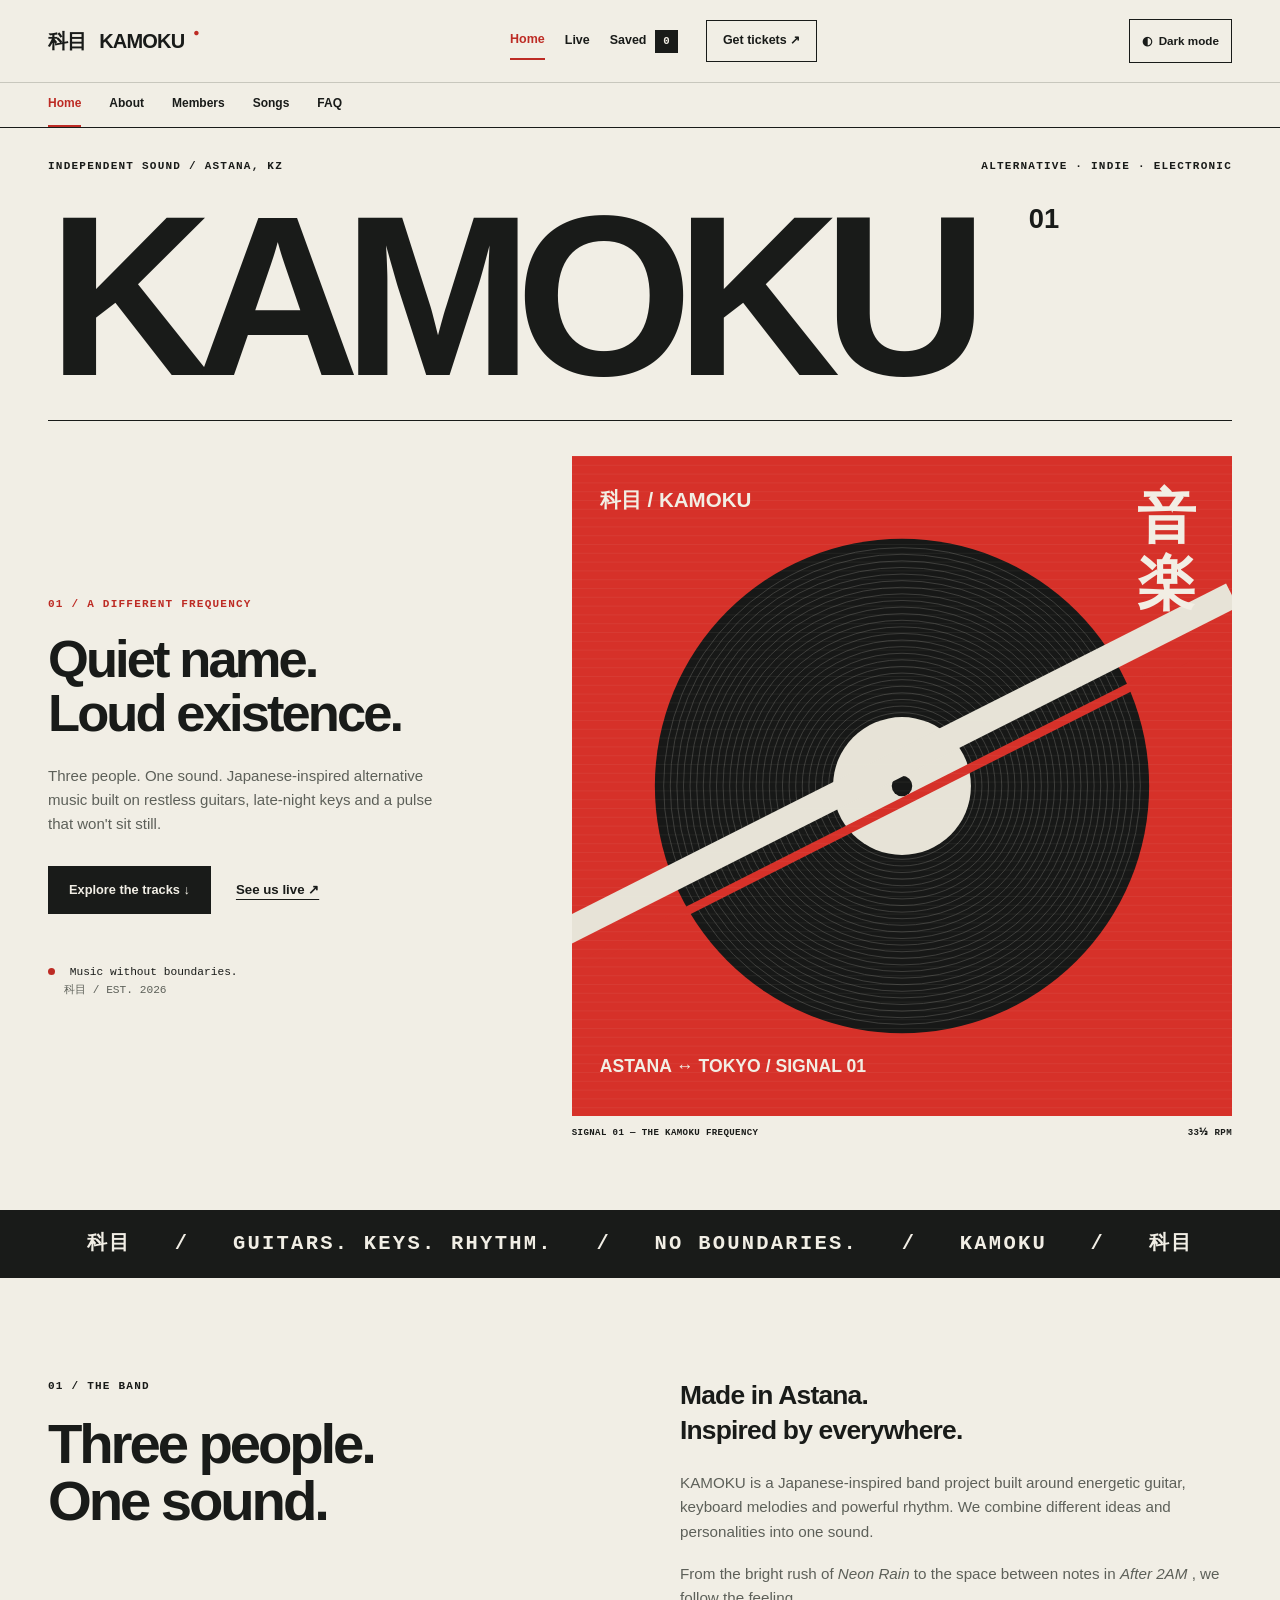
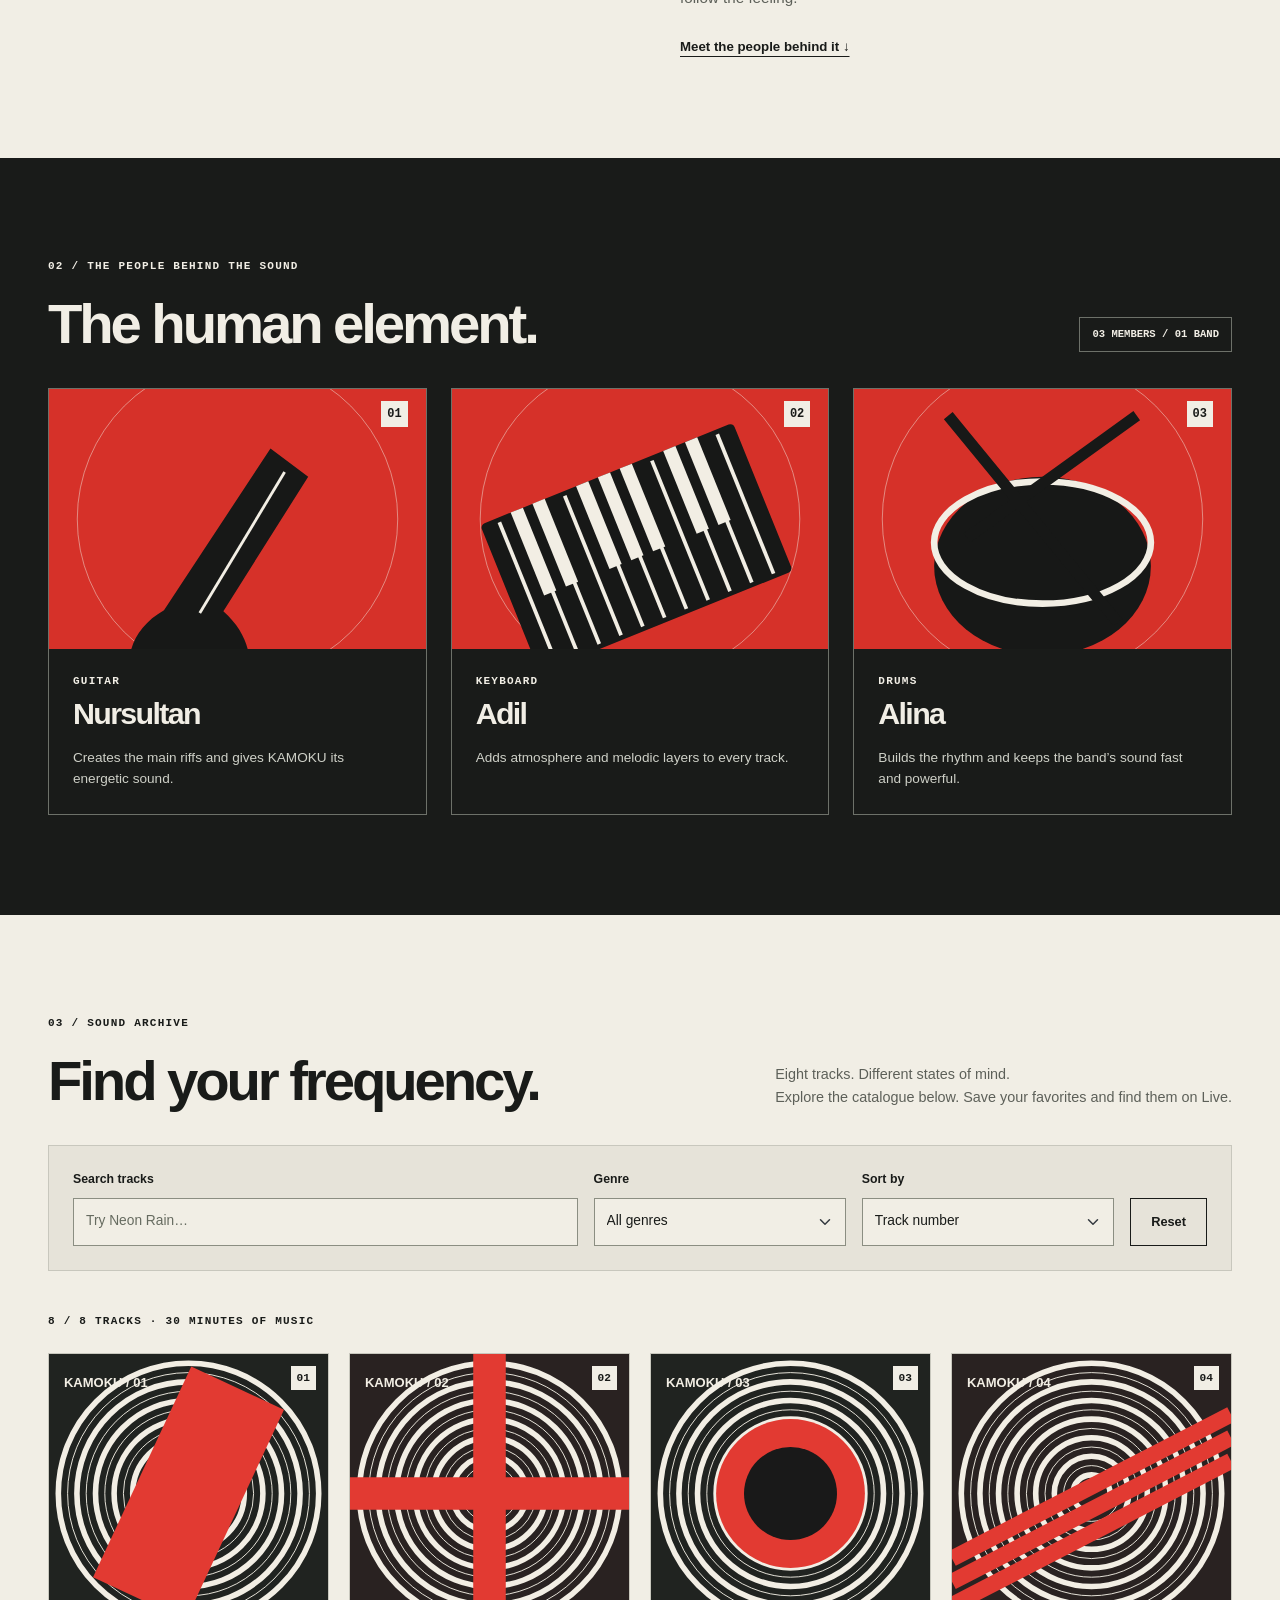
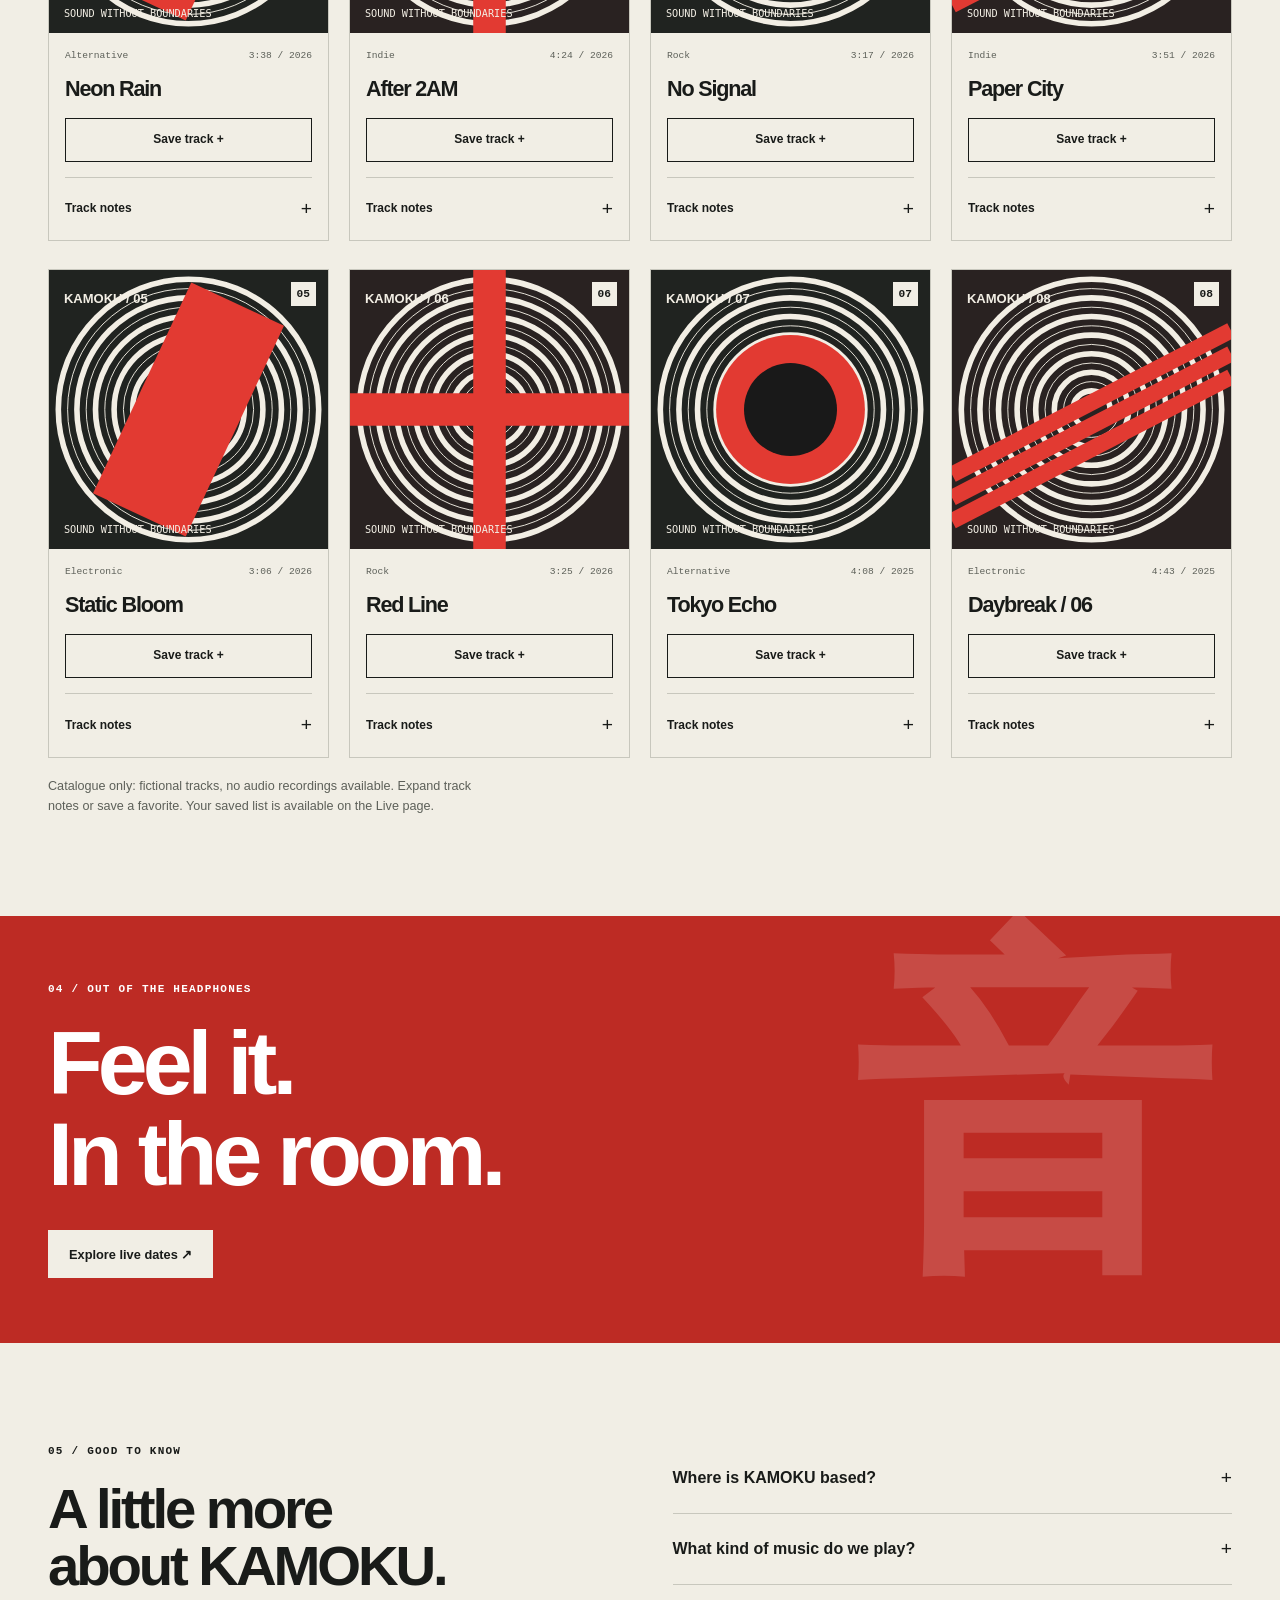
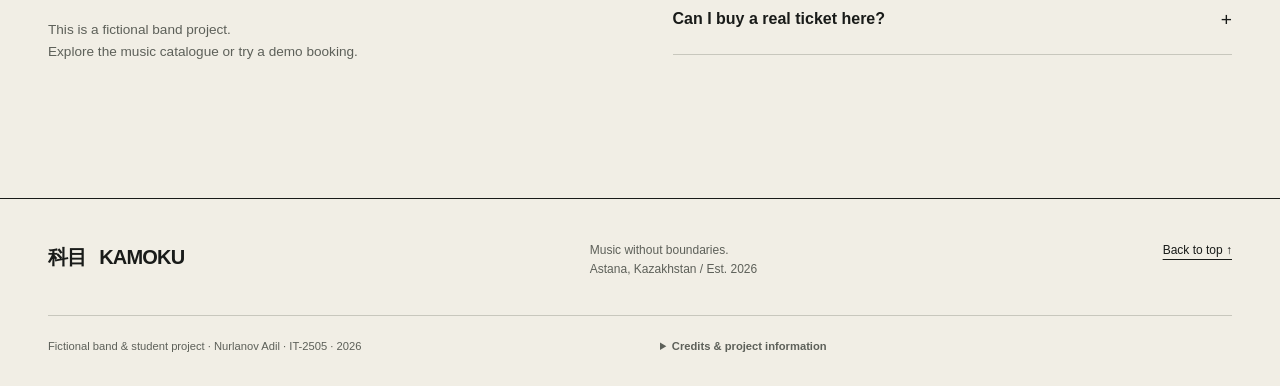
==== commit dab65902: "Add persistent theme and saved tracks; resolve Home navigation feedback" ====
--- a/index.html
+++ b/index.html
@@ -1,214 +1,193 @@
 <!doctype html>
 <html lang="en">
   <head>
-    <meta charset="utf-8">
-    <meta name="viewport" content="width=device-width,initial-scale=1">
-    <meta name="description" content="KAMOKU: Japanese-inspired alternative music from Astana. Explore tracks and try our demo live ticket booking.">
-    <title>
-      KAMOKU | Home / Sound without boundaries
-    </title>
-    <link rel="icon" href="images/track-1.svg" type="image/svg+xml">
-    <link rel="stylesheet" href="vendor/bootstrap.min.css">
-    <link rel="stylesheet" href="css/style.css">
-    <script defer src="vendor/jquery.min.js">
-    </script>
-    <script defer src="js/data.js">
-    </script>
-    <script defer src="js/songs.js">
-    </script>
-    <script defer src="js/effects.js">
-    </script>
+    <meta charset="utf-8" />
+    <meta name="viewport" content="width=device-width,initial-scale=1" />
+    <meta
+      name="description"
+      content="KAMOKU: Japanese-inspired alternative music from Astana. Explore tracks and try our demo live ticket booking."
+    />
+    <title>KAMOKU | Home / Sound without boundaries</title>
+    <link rel="icon" href="images/track-1.svg" type="image/svg+xml" />
+    <script src="js/storage.js"></script>
+    <script src="js/theme.js"></script>
+    <link rel="stylesheet" href="vendor/bootstrap.min.css" />
+    <link rel="stylesheet" href="css/style.css" />
+    <script defer src="vendor/jquery.min.js"></script>
+    <script defer src="js/data.js"></script>
+    <script defer src="js/library.js"></script>
+    <script defer src="js/songs.js"></script>
+    <script defer src="js/home-nav.js"></script>
+    <script defer src="js/effects.js"></script>
   </head>
   <body data-page="home">
-    <a class="skip" href="#main">
-      Skip to content
-    </a>
+    <a class="skip" href="#main"> Skip to content </a>
     <header>
       <nav class="container site-nav" aria-label="Main navigation">
         <a class="brand" href="index.html">
-          <span lang="ja">
-            科目
-          </span>
+          <span lang="ja"> 科目 </span>
           KAMOKU
-          <span class="brand-dot">
-            ●
-          </span>
+          <span class="brand-dot"> ● </span>
         </a>
-        <button class="nav-toggle" aria-expanded="false" aria-controls="nav-links" type="button">
-          Menu +
-        </button>
+        <div class="nav-tools">
+          <button
+            id="theme-toggle"
+            class="theme-toggle"
+            type="button"
+            aria-label="Dark mode"
+            aria-pressed="false"
+          >
+            <span aria-hidden="true">◐</span> <span>Dark mode</span>
+          </button>
+          <button
+            class="nav-toggle"
+            aria-expanded="false"
+            aria-controls="nav-links"
+            type="button"
+          >
+            Menu +
+          </button>
+        </div>
         <div id="nav-links" class="nav-links">
-          <a href="index.html" class="active" aria-current="page">
-            Home
-          </a>
-          <a href="events.html">
-            Live
-          </a>
-          <a href="index.html#about">
-            About
-          </a>
-          <a href="index.html#members">
-            Members
-          </a>
-          <a href="index.html#songs">
-            Songs
-          </a>
-          <a class="nav-ticket" href="events.html#booking">
-            Get tickets ↗
-          </a>
+          <a href="index.html" class="active" aria-current="page">Home</a>
+          <a href="events.html">Live</a>
+          <a class="saved-nav" href="events.html#saved"
+            >Saved <span class="saved-count">0</span
+            ><span class="visually-hidden"> tracks</span></a
+          >
+          <a class="nav-ticket" href="events.html#booking">Get tickets ↗</a>
+        </div>
+      </nav>
+      <nav class="home-sections" aria-label="Home sections">
+        <div class="container home-section-links">
+          <a href="#home" class="section-link active" aria-current="location"
+            >Home</a
+          >
+          <a href="#about" class="section-link">About</a>
+          <a href="#members" class="section-link">Members</a>
+          <a href="#songs" class="section-link">Songs</a>
+          <a href="#contact" class="section-link">FAQ</a>
         </div>
       </nav>
     </header>
     <main id="main">
+      <p
+        id="storage-notice"
+        class="container storage-notice"
+        role="status"
+        hidden
+      ></p>
       <noscript>
         <div class="container notice">
-          Enable JavaScript to explore the track catalogue and demo booking form.
+          Enable JavaScript to explore the track catalogue and demo booking
+          form.
         </div>
       </noscript>
       <section id="home" class="hero container">
         <div class="hero-top">
-          <span class="eyebrow">
-            Independent sound / Astana, KZ
-          </span>
-          <span class="eyebrow">
-            Alternative · Indie · Electronic
-          </span>
+          <span class="eyebrow"> Independent sound / Astana, KZ </span>
+          <span class="eyebrow"> Alternative · Indie · Electronic </span>
         </div>
         <h1>
           KAMOKU
-          <span class="title-mark" aria-hidden="true">
-            01
-          </span>
+          <span class="title-mark" aria-hidden="true"> 01 </span>
         </h1>
         <div class="hero-grid">
           <div class="hero-copy">
-            <p class="eyebrow red">
-              01 / A different frequency
-            </p>
+            <p class="eyebrow red">01 / A different frequency</p>
             <h2>
               Quiet name.
-              <br>
+              <br />
               Loud existence.
             </h2>
             <p>
-              Three people. One sound. Japanese-inspired alternative music built on restless guitars, late-night keys and a pulse that won't sit still.
+              Three people. One sound. Japanese-inspired alternative music built
+              on restless guitars, late-night keys and a pulse that won't sit
+              still.
             </p>
             <div class="actions">
-              <a class="button" href="#songs">
-                Explore the tracks ↓
-              </a>
-              <a class="text-link" href="events.html">
-                See us live ↗
-              </a>
+              <a class="button" href="#songs"> Explore the tracks ↓ </a>
+              <a class="text-link" href="events.html"> See us live ↗ </a>
             </div>
             <div class="hero-note">
-              <span class="status-dot">
-              </span>
+              <span class="status-dot"> </span>
               Music without boundaries.
-              <br>
-              <span>
-                科目 / EST. 2026
-              </span>
+              <br />
+              <span> 科目 / EST. 2026 </span>
             </div>
           </div>
           <figure class="hero-art">
-            <img src="images/signal.svg" alt="Original KAMOKU red record artwork with diagonal signal lines and Japanese lettering" width="900" height="900">
+            <img
+              src="images/signal.svg"
+              alt="Original KAMOKU red record artwork with diagonal signal lines and Japanese lettering"
+              width="900"
+              height="900"
+            />
             <figcaption>
-              <span>
-                SIGNAL 01 — THE KAMOKU FREQUENCY
-              </span>
-              <span>
-                33⅓ RPM
-              </span>
+              <span> SIGNAL 01 — THE KAMOKU FREQUENCY </span>
+              <span> 33⅓ RPM </span>
             </figcaption>
           </figure>
         </div>
       </section>
       <div class="ticker" aria-hidden="true">
-        科目
-        &nbsp;
-        /
-        &nbsp;
-        GUITARS. KEYS. RHYTHM.
-        &nbsp;
-        /
-        &nbsp;
-        NO BOUNDARIES.
-        &nbsp;
-        /
-        &nbsp;
-        KAMOKU
-        &nbsp;
-        /
-        &nbsp;
-        科目
+        科目 &nbsp; / &nbsp; GUITARS. KEYS. RHYTHM. &nbsp; / &nbsp; NO
+        BOUNDARIES. &nbsp; / &nbsp; KAMOKU &nbsp; / &nbsp; 科目
       </div>
       <section id="about" class="section container">
         <div class="section-heading">
-          <p class="eyebrow">
-            01 / The band
-          </p>
+          <p class="eyebrow">01 / The band</p>
           <h2>
             Three people.
-            <br>
+            <br />
             One sound.
           </h2>
         </div>
         <div class="about-copy">
           <p class="lead">
             Made in Astana.
-            <br>
+            <br />
             Inspired by everywhere.
           </p>
           <p>
-            KAMOKU is a Japanese-inspired band project built around energetic guitar, keyboard melodies and powerful rhythm. We combine different ideas and personalities into one sound.
+            KAMOKU is a Japanese-inspired band project built around energetic
+            guitar, keyboard melodies and powerful rhythm. We combine different
+            ideas and personalities into one sound.
           </p>
           <p>
             From the bright rush of
-            <em>
-              Neon Rain
-            </em>
+            <em> Neon Rain </em>
             to the space between notes in
-            <em>
-              After 2AM
-            </em>
+            <em> After 2AM </em>
             , we follow the feeling.
           </p>
-          <a href="#members" class="text-link">
-            Meet the people behind it ↓
-          </a>
+          <a href="#members" class="text-link"> Meet the people behind it ↓ </a>
         </div>
       </section>
       <section id="members" class="dark-section section">
         <div class="container">
           <div class="section-heading horizontal">
             <div>
-              <p class="eyebrow">
-                02 / The people behind the sound
-              </p>
-              <h2>
-                The human element.
-              </h2>
-            </div>
-            <span class="outline-label">
-              03 MEMBERS / 01 BAND
-            </span>
+              <p class="eyebrow">02 / The people behind the sound</p>
+              <h2>The human element.</h2>
+            </div>
+            <span class="outline-label"> 03 MEMBERS / 01 BAND </span>
           </div>
           <div class="members-grid">
             <article class="member-card">
               <div class="member-visual">
-                <img src="images/guitar.svg" alt="Original guitar illustration" loading="lazy" width="400" height="400">
-                <span class="member-number">
-                  01
-                </span>
+                <img
+                  src="images/guitar.svg"
+                  alt="Original guitar illustration"
+                  loading="lazy"
+                  width="400"
+                  height="400"
+                />
+                <span class="member-number"> 01 </span>
               </div>
               <div class="member-body">
-                <p class="eyebrow">
-                  Guitar
-                </p>
-                <h3>
-                  Nursultan
-                </h3>
+                <p class="eyebrow">Guitar</p>
+                <h3>Nursultan</h3>
                 <p>
                   Creates the main riffs and gives KAMOKU its energetic sound.
                 </p>
@@ -216,39 +195,38 @@
             </article>
             <article class="member-card">
               <div class="member-visual">
-                <img src="images/keys.svg" alt="Original keyboard illustration" loading="lazy" width="400" height="400">
-                <span class="member-number">
-                  02
-                </span>
+                <img
+                  src="images/keys.svg"
+                  alt="Original keyboard illustration"
+                  loading="lazy"
+                  width="400"
+                  height="400"
+                />
+                <span class="member-number"> 02 </span>
               </div>
               <div class="member-body">
-                <p class="eyebrow">
-                  Keyboard
-                </p>
-                <h3>
-                  Adil
-                </h3>
-                <p>
-                  Adds atmosphere and melodic layers to every track.
-                </p>
+                <p class="eyebrow">Keyboard</p>
+                <h3>Adil</h3>
+                <p>Adds atmosphere and melodic layers to every track.</p>
               </div>
             </article>
             <article class="member-card">
               <div class="member-visual">
-                <img src="images/drums.svg" alt="Original drums illustration" loading="lazy" width="400" height="400">
-                <span class="member-number">
-                  03
-                </span>
+                <img
+                  src="images/drums.svg"
+                  alt="Original drums illustration"
+                  loading="lazy"
+                  width="400"
+                  height="400"
+                />
+                <span class="member-number"> 03 </span>
               </div>
               <div class="member-body">
-                <p class="eyebrow">
-                  Drums
-                </p>
-                <h3>
-                  Alina
-                </h3>
+                <p class="eyebrow">Drums</p>
+                <h3>Alina</h3>
                 <p>
-                  Builds the rhythm and keeps the band’s sound fast and powerful.
+                  Builds the rhythm and keeps the band’s sound fast and
+                  powerful.
                 </p>
               </div>
             </article>
@@ -258,167 +236,160 @@
       <section id="songs" class="section container">
         <div class="section-heading horizontal">
           <div>
-            <p class="eyebrow">
-              03 / Sound archive
-            </p>
-            <h2>
-              Find your frequency.
-            </h2>
+            <p class="eyebrow">03 / Sound archive</p>
+            <h2>Find your frequency.</h2>
           </div>
           <p>
             Eight tracks. Different states of mind.
-            <br>
-            Explore the catalogue below.
-          </p>
-        </div>
-        <form id="song-controls" class="filters" role="search" aria-label="Search the song catalogue">
+            <br />
+            Explore the catalogue below. Save your favorites and find them on
+            Live.
+          </p>
+        </div>
+        <form
+          id="song-controls"
+          class="filters"
+          role="search"
+          aria-label="Search the song catalogue"
+        >
           <div>
-            <label for="song-search">
-              Search tracks
-            </label>
-            <input type="search" id="song-search" class="form-control" placeholder="Try Neon Rain…" autocomplete="off">
+            <label for="song-search"> Search tracks </label>
+            <input
+              type="search"
+              id="song-search"
+              class="form-control"
+              placeholder="Try Neon Rain…"
+              autocomplete="off"
+            />
           </div>
           <div>
-            <label for="song-genre">
-              Genre
-            </label>
+            <label for="song-genre"> Genre </label>
             <select id="song-genre" class="form-select">
-              <option value="all">
-                All genres
-              </option>
-              <option>
-                Alternative
-              </option>
-              <option>
-                Indie
-              </option>
-              <option>
-                Rock
-              </option>
-              <option>
-                Electronic
-              </option>
+              <option value="all">All genres</option>
+              <option>Alternative</option>
+              <option>Indie</option>
+              <option>Rock</option>
+              <option>Electronic</option>
             </select>
           </div>
           <div>
-            <label for="song-sort">
-              Sort by
-            </label>
+            <label for="song-sort"> Sort by </label>
             <select id="song-sort" class="form-select">
-              <option value="original">
-                Track number
-              </option>
-              <option value="title">
-                Title A–Z
-              </option>
-              <option value="shortest">
-                Shortest first
-              </option>
-              <option value="newest">
-                Newest first
-              </option>
+              <option value="original">Track number</option>
+              <option value="title">Title A–Z</option>
+              <option value="shortest">Shortest first</option>
+              <option value="newest">Newest first</option>
             </select>
           </div>
-          <button type="reset" class="button secondary">
-            Reset
-          </button>
+          <button type="reset" class="button secondary">Reset</button>
         </form>
-        <p id="song-count" class="eyebrow result-count" role="status" aria-live="polite">
-        </p>
-        <div id="song-grid" class="song-grid">
-        </div>
+        <p
+          id="library-status"
+          class="small-note"
+          role="status"
+          aria-live="polite"
+        ></p>
+        <p
+          id="song-count"
+          class="eyebrow result-count"
+          role="status"
+          aria-live="polite"
+        ></p>
+        <div id="song-grid" class="song-grid"></div>
         <div id="song-empty" class="empty" hidden>
-          <h3>
-            No frequency found.
-          </h3>
-          <p>
-            Try another title or choose “All genres”.
-          </p>
+          <h3>No frequency found.</h3>
+          <p>Try another title or choose “All genres”.</p>
           <button type="button" class="button" id="clear-search">
             Clear filters
           </button>
         </div>
         <p class="small-note">
-          Catalogue only: fictional tracks, no audio recordings available. Expand a track to read its story.
+          Catalogue only: fictional tracks, no audio recordings available.
+          Expand track notes or save a favorite. Your saved list is available on
+          the Live page.
         </p>
       </section>
       <section class="live-callout">
         <div class="container">
-          <p class="eyebrow">
-            04 / Out of the headphones
-          </p>
+          <p class="eyebrow">04 / Out of the headphones</p>
           <h2>
             Feel it.
-            <br>
+            <br />
             In the room.
           </h2>
           <a href="events.html#schedule" class="button light">
             Explore live dates ↗
           </a>
-          <span lang="ja" class="callout-kanji" aria-hidden="true">
-            音
-          </span>
+          <span lang="ja" class="callout-kanji" aria-hidden="true"> 音 </span>
         </div>
       </section>
       <section id="contact" class="section container">
         <div class="section-heading">
-          <p class="eyebrow">
-            05 / Good to know
-          </p>
+          <p class="eyebrow">05 / Good to know</p>
           <h2>
             A little more
-            <br>
+            <br />
             about KAMOKU.
           </h2>
           <p>
             This is a fictional band project.
-            <br>
+            <br />
             Explore the music catalogue or try a demo booking.
           </p>
         </div>
         <div class="faq-list">
           <article class="faq">
             <h3>
-              <button class="disclosure" aria-expanded="false" aria-controls="faq-0">
+              <button
+                class="disclosure"
+                aria-expanded="false"
+                aria-controls="faq-0"
+              >
                 Where is KAMOKU based?
-                <span aria-hidden="true">
-                  +
-                </span>
+                <span aria-hidden="true"> + </span>
               </button>
             </h3>
             <div class="disclosure-panel" id="faq-0" hidden>
               <p>
-                The project is based in Astana, Kazakhstan, and was created in 2026.
+                The project is based in Astana, Kazakhstan, and was created in
+                2026.
               </p>
             </div>
           </article>
           <article class="faq">
             <h3>
-              <button class="disclosure" aria-expanded="false" aria-controls="faq-1">
+              <button
+                class="disclosure"
+                aria-expanded="false"
+                aria-controls="faq-1"
+              >
                 What kind of music do we play?
-                <span aria-hidden="true">
-                  +
-                </span>
+                <span aria-hidden="true"> + </span>
               </button>
             </h3>
             <div class="disclosure-panel" id="faq-1" hidden>
               <p>
-                Our sound combines alternative rock, keyboard melodies and electronic elements.
+                Our sound combines alternative rock, keyboard melodies and
+                electronic elements.
               </p>
             </div>
           </article>
           <article class="faq">
             <h3>
-              <button class="disclosure" aria-expanded="false" aria-controls="faq-2">
+              <button
+                class="disclosure"
+                aria-expanded="false"
+                aria-controls="faq-2"
+              >
                 Can I buy a real ticket here?
-                <span aria-hidden="true">
-                  +
-                </span>
+                <span aria-hidden="true"> + </span>
               </button>
             </h3>
             <div class="disclosure-panel" id="faq-2" hidden>
               <p>
-                No. This is a student project: booking is a browser-only demonstration. There are no real tickets, payments or emails. Try it on the Live page.
+                No. This is a student project: booking is a browser-only
+                demonstration. There are no real tickets, payments or emails.
+                Try it on the Live page.
               </p>
             </div>
           </article>
@@ -429,40 +400,36 @@
       <div class="container">
         <div class="footer-top">
           <a class="brand" href="index.html">
-            <span lang="ja">
-              科目
-            </span>
+            <span lang="ja"> 科目 </span>
             KAMOKU
           </a>
           <p>
             Music without boundaries.
-            <br>
+            <br />
             Astana, Kazakhstan / Est. 2026
           </p>
-          <a href="#main" class="scroll-link">
-            Back to top ↑
-          </a>
+          <a href="#main" class="scroll-link"> Back to top ↑ </a>
         </div>
         <div class="credits">
           <p>
-            Fictional band
-            &
-            student project · Nurlanov Adil · IT-2505 · 2026
+            Fictional band & student project · Nurlanov Adil · IT-2505 · 2026
           </p>
           <details>
-            <summary>
-              Credits
-              &
-              project information
-            </summary>
+            <summary>Credits & project information</summary>
             <p>
-              Original Midterm concept, band members and first three track descriptions: Nurlanov Adil. Endterm redesign, JavaScript, CSS and original SVG illustrations created with OpenAI Codex (AI assistance). SVG artwork is code-generated; no external photographs or AI image generator used. Additional tracks and events are fictional demo content.
+              KAMOKU is a student project by Nurlanov Adil (IT-2505). OpenAI
+              ChatGPT / Codex assisted with the Midterm, Endterm and Final code,
+              design, original SVG graphics and documentation. No external
+              photographs, AI image generator or downloaded template were used.
+              The band, tracks and events are fictional demo content.
             </p>
             <p>
-              Bootstrap 5.3.8 (MIT) — grid and form components. jQuery 3.7.1 (MIT) — animations and effects. System fonts. No downloaded template.
+              Bootstrap 5.3.8 (MIT) — grid and form components. jQuery 3.7.1
+              (MIT) — animations and effects. System fonts. No downloaded
+              template.
             </p>
-            <a href="https://github.com/Nurlanov-Adil/Nurlanov_Adil_Assignment3">
-              Original GitHub repository ↗
+            <a href="https://github.com/Nurlanov-Adil/KAMOKU-Web-Project">
+              Project GitHub repository ↗
             </a>
           </details>
         </div>
--- a/css/style.css
+++ b/css/style.css
@@ -1,1576 +1,1970 @@
-/* KAMOKU Endterm. Original CSS/SVG design made with OpenAI Codex assistance. */
+/* KAMOKU Final. Original CSS/SVG design made with OpenAI Codex assistance. */
 
 /* 1. Theme colors and Bootstrap variables */
 
 :root {
-    --paper: #f1eee5;
-    --ink: #191b19;
-    --red: #bd2b24;
-    --muted: #5d6059;
-    --line: #c8c7bd;
-    --bs-body-font-family: Arial, Helvetica, sans-serif;
-    --bs-body-color: var(--ink);
-    --bs-body-bg: var(--paper);
+  --paper: #f1eee5;
+  --ink: #191b19;
+  --red: #bd2b24;
+  --muted: #5d6059;
+  --line: #c8c7bd;
+  --on-accent: #ffffff;
+  --focus: #1767b0;
+  --stage: #191b19;
+  --on-stage: #f1eee5;
+  --stage-muted: #ced0c7;
+  --stage-line: #6d7169;
+  --surface: #e6e3d9;
+  --input-line: #8b8e82;
+  --placeholder: #666b60;
+  --shadow: #d6d2c5;
+  --error: #a7231e;
+  --success-line: #516d4d;
+  --success-bg: #e4eadb;
+  --brand: #bd2b24;
+  --on-brand: #ffffff;
+  color-scheme: light;
+  --bs-body-font-family: Arial, Helvetica, sans-serif;
+  --bs-body-color: var(--ink);
+  --bs-body-bg: var(--paper);
+}
+
+/* Stored theme is applied in the head before styles are painted. */
+:root[data-theme="dark"] {
+  --paper: #141715;
+  --ink: #f1eee5;
+  --red: #ff9385;
+  --muted: #bfc4b9;
+  --line: #525b4f;
+  --surface: #222820;
+  --input-line: #89947f;
+  --placeholder: #b3bbab;
+  --shadow: #343e2f;
+  --on-accent: #181a17;
+  --focus: #a6ceff;
+  --error: #ffa49b;
+  --success-line: #8dbd7d;
+  --success-bg: #243b24;
+  color-scheme: dark;
 }
 
 /* 2. Base elements and accessibility */
 
 * {
-    box-sizing: border-box;
+  box-sizing: border-box;
 }
 
 body {
-    margin: 0;
-    background: var(--paper);
-    color: var(--ink);
-    font-size: 16px;
-    line-height: 1.6;
+  margin: 0;
+  background: var(--paper);
+  color: var(--ink);
+  font-size: 16px;
+  line-height: 1.6;
 }
 
 a {
-    color: inherit;
-    text-underline-offset: 5px;
-}
-
-button, input, select, textarea {
-    font: inherit;
-}
-
-button, a, input, select, textarea, summary {
-    touch-action: manipulation;
+  color: inherit;
+  text-underline-offset: 5px;
+}
+
+button,
+input,
+select,
+textarea {
+  font: inherit;
+}
+
+button,
+a,
+input,
+select,
+textarea,
+summary {
+  touch-action: manipulation;
 }
 
 button {
-    cursor: pointer;
+  cursor: pointer;
 }
 
 img {
-    max-width: 100%;
-    height: auto;
+  max-width: 100%;
+  height: auto;
+  display: block;
+}
+
+h1,
+h2,
+h3,
+p,
+figure {
+  margin: 0;
+}
+
+p + p {
+  margin-top: 18px;
+}
+
+h1,
+h2,
+h3 {
+  font-weight: 800;
+  letter-spacing: -0.055em;
+  line-height: 1.02;
+}
+
+h2 {
+  font-size: clamp(2.4rem, 4.4vw, 4.4rem);
+}
+
+h3 {
+  font-size: 1.6rem;
+}
+
+p {
+  max-width: 65ch;
+}
+
+::selection {
+  background: var(--red);
+  color: var(--on-accent);
+}
+
+[hidden] {
+  display: none !important;
+}
+
+:focus-visible {
+  outline: 3px solid var(--focus) !important;
+  outline-offset: 5px !important;
+  box-shadow: none !important;
+}
+
+/* 3. Shared layout and typography */
+
+.container {
+  max-width: 1320px;
+  width: calc(100% - 96px);
+  padding: 0;
+  margin: auto;
+}
+
+.skip {
+  position: fixed;
+  left: 20px;
+  top: -100px;
+  z-index: 100;
+  background: var(--ink);
+  color: var(--paper);
+  padding: 12px;
+}
+
+.skip:focus {
+  top: 12px;
+}
+
+section[id],
+main[id] {
+  scroll-margin-top: 96px;
+}
+
+.eyebrow {
+  font:
+    700 0.69rem/1.5 "Courier New",
+    monospace;
+  text-transform: uppercase;
+  letter-spacing: 0.11em;
+}
+
+.red {
+  color: var(--red);
+}
+
+.small-note {
+  font-size: 0.79rem;
+  color: var(--muted);
+  line-height: 1.6;
+  margin-top: 18px;
+}
+
+.section {
+  padding-top: 100px;
+  padding-bottom: 100px;
+}
+
+.section-heading {
+  margin-bottom: 36px;
+}
+
+.section-heading .eyebrow {
+  margin-bottom: 20px;
+}
+
+.section-heading.horizontal {
+  display: flex;
+  align-items: end;
+  justify-content: space-between;
+  gap: 24px;
+}
+
+.section-heading.horizontal > p {
+  font-size: 0.9rem;
+  color: var(--muted);
+}
+
+/* 4. Header and navigation */
+
+header {
+  position: sticky;
+  top: 0;
+  z-index: 20;
+  background: var(--paper);
+  border-bottom: 1px solid var(--ink);
+}
+
+.site-nav {
+  min-height: 82px;
+  display: flex;
+  justify-content: space-between;
+  align-items: center;
+  gap: 24px;
+}
+
+.brand {
+  font-size: 1.25rem;
+  font-weight: 900;
+  letter-spacing: -0.04em;
+  text-decoration: none;
+  white-space: nowrap;
+}
+
+.brand span[lang] {
+  margin-right: 8px;
+}
+
+.brand-dot {
+  font-size: 0.65rem;
+  color: var(--red);
+  vertical-align: top;
+  margin-left: 4px;
+}
+
+.nav-links {
+  display: flex;
+  align-items: center;
+  gap: 25px;
+}
+
+.nav-links a {
+  font-size: 0.78rem;
+  font-weight: 700;
+  text-decoration: none;
+  padding: 8px 0;
+  transition: color 0.18s;
+}
+
+.nav-links a:hover,
+.text-link:hover {
+  color: var(--red);
+}
+
+.nav-links .active {
+  border-bottom: 2px solid var(--red);
+  color: var(--red);
+}
+
+.nav-links .nav-ticket {
+  border: 1px solid var(--ink);
+  padding: 10px 16px;
+  margin-left: 8px;
+}
+
+.nav-ticket:hover {
+  background: var(--ink);
+  color: var(--paper) !important;
+}
+
+.nav-toggle {
+  display: none;
+  background: transparent;
+  border: 1px solid var(--ink);
+  padding: 8px 12px;
+  font-weight: 700;
+}
+
+/* 5. Home hero and shared buttons */
+
+.hero {
+  padding-top: 30px;
+  padding-bottom: 70px;
+}
+
+.hero-top {
+  display: flex;
+  justify-content: space-between;
+  padding-bottom: 22px;
+}
+
+.hero h1 {
+  font-size: clamp(5rem, 17.8vw, 16rem);
+  letter-spacing: -0.075em;
+  line-height: 0.87;
+  position: relative;
+  border-bottom: 1px solid var(--ink);
+  padding-bottom: 25px;
+  white-space: nowrap;
+}
+
+.title-mark {
+  letter-spacing: 0;
+  font-size: 0.12em;
+  vertical-align: top;
+  margin-left: 12px;
+  line-height: 1.6;
+}
+
+.hero-grid {
+  display: grid;
+  grid-template-columns: 0.82fr 1.18fr;
+  gap: 65px;
+  margin-top: 35px;
+  align-items: center;
+}
+
+.hero-copy h2 {
+  font-size: clamp(2.4rem, 4.1vw, 4.1rem);
+  margin: 20px 0 24px;
+}
+
+.hero-copy > p:not(.eyebrow) {
+  max-width: 390px;
+  font-size: 0.94rem;
+  color: var(--muted);
+}
+
+.actions {
+  display: flex;
+  align-items: center;
+  gap: 25px;
+  flex-wrap: wrap;
+  margin-top: 30px;
+}
+
+.button {
+  display: inline-flex;
+  align-items: center;
+  justify-content: center;
+  min-height: 48px;
+  padding: 12px 20px;
+  color: var(--paper);
+  background: var(--ink);
+  border: 1px solid var(--ink);
+  font-size: 0.8rem;
+  font-weight: 700;
+  text-decoration: none;
+  border-radius: 0;
+  transition:
+    background 0.18s,
+    color 0.18s,
+    transform 0.18s;
+  line-height: 1.5;
+}
+
+.button:hover {
+  background: var(--red);
+  border-color: var(--red);
+  color: var(--on-accent);
+  transform: translateY(-2px);
+}
+
+.button.secondary {
+  background: transparent;
+  color: var(--ink);
+}
+
+.button.secondary:hover {
+  background: var(--ink);
+  color: var(--paper);
+}
+
+.button.light {
+  background: var(--paper);
+  color: var(--ink);
+  border-color: var(--paper);
+}
+
+.button.light:hover {
+  background: var(--red);
+  color: var(--on-accent);
+  border-color: var(--red);
+}
+
+.button:disabled {
+  opacity: 0.55;
+  cursor: not-allowed;
+  transform: none;
+}
+
+.text-link,
+.text-button {
+  font-weight: 700;
+  font-size: 0.83rem;
+}
+
+.text-button {
+  background: transparent;
+  border: 0;
+  text-decoration: underline;
+  text-underline-offset: 5px;
+  min-height: 44px;
+}
+
+.hero-art {
+  position: relative;
+}
+
+.hero-art img {
+  width: 100%;
+  aspect-ratio: 1/1;
+  object-fit: cover;
+}
+
+.hero-art figcaption {
+  display: flex;
+  justify-content: space-between;
+  font:
+    700 0.57rem/1.5 "Courier New",
+    monospace;
+  letter-spacing: 0.04em;
+  padding-top: 10px;
+}
+
+.hero-note {
+  font-size: 0.7rem;
+  font-family: "Courier New", monospace;
+  margin-top: 50px;
+}
+
+.hero-note > span:last-child {
+  color: var(--muted);
+  margin-left: 16px;
+}
+
+.status-dot {
+  display: inline-block;
+  width: 7px;
+  height: 7px;
+  background: var(--red);
+  border-radius: 50%;
+  margin-right: 8px;
+}
+
+/* 6. Band introduction and member cards */
+
+.ticker {
+  background: var(--ink);
+  color: var(--paper);
+  padding: 18px 0;
+  font:
+    700 clamp(0.8rem, 1.6vw, 1.4rem) / 1.5 "Courier New",
+    monospace;
+  letter-spacing: 0.11em;
+  white-space: nowrap;
+  overflow: hidden;
+  text-align: center;
+  border-block: 1px solid var(--ink);
+}
+
+#about {
+  display: grid;
+  grid-template-columns: 1fr 1fr;
+  gap: 80px;
+}
+
+.about-copy .lead {
+  font-size: 1.65rem;
+  font-weight: 700;
+  letter-spacing: -0.03em;
+  line-height: 1.3;
+  margin-bottom: 24px;
+}
+
+.about-copy > p:not(.lead) {
+  color: var(--muted);
+  font-size: 0.95rem;
+}
+
+.about-copy .text-link {
+  display: inline-block;
+  margin-top: 25px;
+}
+
+.dark-section {
+  background: var(--ink);
+  color: var(--paper);
+}
+
+.outline-label {
+  border: 1px solid var(--stage-line);
+  padding: 8px 12px;
+  white-space: nowrap;
+  font:
+    700 0.66rem/1.6 "Courier New",
+    monospace;
+}
+
+.members-grid {
+  display: grid;
+  grid-template-columns: 1fr;
+  gap: 24px;
+}
+
+.member-card {
+  border: 1px solid var(--stage-line);
+  transition: transform 0.2s;
+}
+
+.member-card:hover {
+  transform: translateY(-6px);
+}
+
+.member-visual {
+  position: relative;
+  overflow: hidden;
+}
+
+.member-visual img {
+  width: 100%;
+  aspect-ratio: 1.45;
+  object-fit: cover;
+  transition: transform 0.3s;
+}
+
+.member-card:hover img {
+  transform: scale(1.045);
+}
+
+.member-number {
+  position: absolute;
+  right: 18px;
+  top: 12px;
+  font:
+    700 0.75rem "Courier New",
+    monospace;
+  background: var(--paper);
+  color: var(--ink);
+  padding: 6px;
+}
+
+.member-body {
+  padding: 24px;
+}
+
+.member-body h3 {
+  font-size: 1.9rem;
+  margin: 8px 0 18px;
+}
+
+.member-body > p:last-child {
+  font-size: 0.85rem;
+  color: var(--stage-muted);
+}
+
+/* 7. Song search, filters and cards */
+
+.filters {
+  display: grid;
+  grid-template-columns: 2fr 1fr 1fr auto;
+  align-items: end;
+  gap: 16px;
+  padding: 24px;
+  background: var(--surface);
+  border: 1px solid var(--line);
+}
+
+label:not(.form-check-label) {
+  display: block;
+  font-size: 0.77rem;
+  font-weight: 700;
+  margin-bottom: 8px;
+}
+
+.form-control,
+.form-select {
+  border: 1px solid var(--input-line);
+  border-radius: 0;
+  background-color: var(--paper);
+  color: var(--ink);
+  min-height: 48px;
+  padding: 12px;
+  font-size: 0.86rem;
+}
+
+.form-control:focus,
+.form-select:focus {
+  background-color: var(--paper);
+  color: var(--ink);
+  border-color: var(--ink);
+  box-shadow: 0 0 0 2px var(--ink);
+}
+
+.form-control::placeholder {
+  color: var(--placeholder);
+}
+
+.result-count {
+  padding: 24px 0;
+}
+
+.song-grid {
+  display: grid;
+  grid-template-columns: repeat(4, minmax(0, 1fr));
+  gap: 28px 20px;
+}
+
+.song-card {
+  min-width: 0;
+  border: 1px solid var(--line);
+  transition:
+    border-color 0.2s,
+    transform 0.2s;
+}
+
+.song-card:hover {
+  border-color: var(--red);
+  transform: translateY(-5px);
+}
+
+.song-art {
+  position: relative;
+  overflow: hidden;
+}
+
+.song-art img {
+  width: 100%;
+  transition: transform 0.3s;
+}
+
+.song-card:hover .song-art img {
+  transform: scale(1.04);
+}
+
+.track-badge {
+  position: absolute;
+  right: 12px;
+  top: 12px;
+  background: var(--paper);
+  font:
+    700 0.7rem "Courier New",
+    monospace;
+  padding: 6px;
+}
+
+.song-body {
+  padding: 16px;
+}
+
+.song-meta {
+  display: flex;
+  justify-content: space-between;
+  gap: 8px;
+  font:
+    0.6rem/1.4 "Courier New",
+    monospace;
+  margin-bottom: 15px;
+  color: var(--muted);
+}
+
+.song-card h3 {
+  font-size: 1.35rem;
+  margin-bottom: 18px;
+}
+
+.disclosure {
+  background: none;
+  color: inherit;
+  display: flex;
+  justify-content: space-between;
+  align-items: center;
+  gap: 20px;
+  text-align: left;
+  border: 0;
+  border-bottom: 1px solid var(--line);
+  padding: 16px 0;
+  width: 100%;
+  font-size: 0.9rem;
+  font-weight: 700;
+  min-height: 44px;
+}
+
+.disclosure:hover {
+  color: var(--red);
+}
+
+.disclosure span {
+  font-size: 1.2rem;
+  font-weight: 400;
+}
+
+.song-disclosure {
+  font-size: 0.75rem;
+  border-top: 1px solid var(--line);
+  border-bottom: 0;
+  padding-bottom: 0;
+}
+
+.disclosure-panel {
+  font-size: 0.88rem;
+  line-height: 1.7;
+  padding-top: 15px;
+}
+
+.disclosure-panel p {
+  padding-bottom: 12px;
+}
+
+.song-card .disclosure-panel {
+  font-size: 0.78rem;
+  color: var(--muted);
+}
+
+.empty {
+  text-align: center;
+  border: 1px dashed var(--muted);
+  padding: 60px 20px;
+}
+
+.empty p {
+  margin: 18px auto;
+}
+
+/* 8. Live callout and FAQ */
+
+.live-callout {
+  background: var(--red);
+  color: var(--paper);
+  position: relative;
+  overflow: hidden;
+}
+
+.live-callout .container {
+  position: relative;
+  padding-block: 65px;
+}
+
+.live-callout h2 {
+  font-size: clamp(3rem, 7vw, 7rem);
+  margin: 20px 0 30px;
+  position: relative;
+  z-index: 1;
+}
+
+.live-callout .button {
+  position: relative;
+  z-index: 1;
+}
+
+.callout-kanji {
+  position: absolute;
+  right: 20px;
+  top: -60px;
+  font-weight: 900;
+  font-size: 360px;
+  opacity: 0.15;
+  line-height: 1.4;
+}
+
+.live-callout .eyebrow {
+  position: relative;
+  z-index: 1;
+}
+
+#contact {
+  display: grid;
+  grid-template-columns: 1fr 1fr;
+  gap: 65px;
+}
+
+#contact .section-heading > p:last-child {
+  font-size: 0.85rem;
+  color: var(--muted);
+  margin-top: 24px;
+}
+
+.faq h3 {
+  letter-spacing: 0;
+}
+
+.faq-list .disclosure {
+  padding: 25px 0;
+  font-size: 1rem;
+}
+
+.faq .disclosure-panel {
+  color: var(--muted);
+}
+
+/* 9. Footer and credits */
+
+footer {
+  border-top: 1px solid var(--ink);
+  padding: 42px 0 30px;
+}
+
+.footer-top {
+  display: flex;
+  justify-content: space-between;
+  align-items: start;
+  gap: 20px;
+}
+
+.footer-top p {
+  font-size: 0.75rem;
+  color: var(--muted);
+}
+
+.footer-top > a:last-child {
+  font-size: 0.75rem;
+}
+
+.credits {
+  border-top: 1px solid var(--line);
+  margin-top: 35px;
+  padding-top: 22px;
+  font-size: 0.7rem;
+  color: var(--muted);
+  display: grid;
+  grid-template-columns: 1fr 1fr;
+  gap: 40px;
+}
+
+.credits details p {
+  margin: 15px 0;
+}
+
+.credits summary {
+  cursor: pointer;
+  font-weight: 700;
+}
+
+summary:hover {
+  color: var(--red);
+}
+
+/* 10. Live page and event schedule */
+
+.live-hero {
+  padding-block: 70px;
+  display: grid;
+  grid-template-columns: 1.35fr 0.65fr;
+  align-items: center;
+  gap: 65px;
+}
+
+.live-hero h1 {
+  font-size: clamp(3rem, 6.5vw, 6.5rem);
+  margin: 25px 0;
+}
+
+.live-hero h1 em {
+  font-style: normal;
+  color: var(--red);
+}
+
+.live-hero > div > p:not(.eyebrow) {
+  font-size: 0.95rem;
+  color: var(--muted);
+}
+
+.live-hero .button {
+  margin-top: 28px;
+}
+
+.live-poster {
+  transform: rotate(3deg);
+  border: 1px solid var(--ink);
+  box-shadow: 9px 9px 0 var(--shadow);
+}
+
+.live-poster figcaption {
+  background: var(--ink);
+  color: var(--paper);
+  padding: 16px;
+  display: flex;
+  flex-direction: column;
+  gap: 6px;
+}
+
+.live-poster strong {
+  font-size: 1.8rem;
+  font-weight: 900;
+  letter-spacing: -0.05em;
+}
+
+.live-poster span {
+  font:
+    700 0.6rem "Courier New",
+    monospace;
+}
+
+.event-row {
+  border-top: 1px solid var(--stage-line);
+  padding: 30px 0;
+  display: grid;
+  grid-template-columns: 1fr 1.5fr 1fr;
+  gap: 35px;
+}
+
+.event-row:last-child {
+  border-bottom: 1px solid var(--stage-line);
+}
+
+.event-date {
+  display: flex;
+  flex-direction: column;
+  gap: 12px;
+}
+
+.event-date strong {
+  font-size: 1.1rem;
+  letter-spacing: -0.03em;
+}
+
+.event-info h3 {
+  font-size: 1.8rem;
+  margin-top: 10px;
+}
+
+.event-info .disclosure {
+  font-size: 0.75rem;
+  color: var(--paper);
+  border: 0;
+}
+
+.event-info .disclosure:hover {
+  color: var(--red);
+}
+
+.event-info .disclosure-panel {
+  color: var(--stage-muted);
+  font-size: 0.85rem;
+}
+
+.event-action {
+  display: flex;
+  flex-direction: column;
+  align-items: end;
+  gap: 12px;
+  justify-content: center;
+}
+
+.event-action > span {
+  font-size: 0.75rem;
+  color: var(--stage-muted);
+}
+
+.archive-label {
+  font-family: "Courier New", monospace;
+  border: 1px solid var(--stage-line);
+  padding: 9px;
+}
+
+.dark-section .small-note {
+  color: var(--stage-muted);
+}
+
+/* 11. Booking form and ticket preview */
+
+.booking-layout {
+  display: grid;
+  grid-template-columns: 1fr 1.2fr;
+  gap: 95px;
+}
+
+.booking-aside > p:not(.eyebrow) {
+  font-size: 0.9rem;
+  color: var(--muted);
+  margin-top: 25px;
+}
+
+.booking-aside h2 {
+  margin: 20px 0;
+}
+
+.ticket-preview {
+  padding: 26px;
+  background: var(--ink);
+  color: var(--paper);
+  margin-top: 35px;
+  position: relative;
+}
+
+.ticket-preview:before,
+.ticket-preview:after {
+  content: "";
+  position: absolute;
+  width: 20px;
+  height: 20px;
+  border-radius: 50%;
+  background: var(--paper);
+  top: 52%;
+}
+
+.ticket-preview:before {
+  left: -10px;
+}
+
+.ticket-preview:after {
+  right: -10px;
+}
+
+.ticket-preview h3 {
+  margin: 28px 0 14px;
+  font-size: 1.7rem;
+}
+
+.ticket-preview > p {
+  font-size: 0.72rem;
+  color: var(--stage-muted);
+}
+
+.ticket-total {
+  border-top: 1px dashed var(--stage-line);
+  display: flex;
+  align-items: center;
+  justify-content: space-between;
+  gap: 12px;
+  margin-top: 30px;
+  padding-top: 20px;
+}
+
+.ticket-total span {
+  font-size: 0.7rem;
+}
+
+.ticket-total output {
+  font-size: 1.8rem;
+  font-weight: 700;
+  letter-spacing: -0.06em;
+}
+
+.ticket-preview #price-breakdown {
+  margin-top: 12px;
+}
+
+.barcode {
+  height: 38px;
+  margin-top: 25px;
+  background: repeating-linear-gradient(
+    90deg,
+    var(--paper) 0 2px,
+    transparent 2px 5px,
+    var(--paper) 5px 6px,
+    transparent 6px 12px,
+    var(--paper) 12px 17px,
+    transparent 17px 19px
+  );
+}
+
+.ticket-preview .small-note {
+  color: var(--stage-muted);
+}
+
+.field-error {
+  font-size: 0.75rem;
+  line-height: 1.5;
+  color: var(--error);
+  margin-top: 7px;
+  min-height: 0;
+}
+
+.field-error:empty {
+  display: none;
+}
+
+.form-control.is-invalid,
+.form-select.is-invalid {
+  border: 2px solid var(--error);
+  background-image: none;
+  padding-right: 12px;
+}
+
+.form-check-input {
+  border: 1px solid var(--input-line);
+  border-radius: 0 !important;
+  width: 19px;
+  height: 19px;
+}
+
+.form-check-input:checked {
+  background-color: var(--ink);
+  border-color: var(--ink);
+}
+
+.form-check-label {
+  font-size: 0.8rem;
+  padding-left: 5px;
+}
+
+.form-check-input.is-invalid ~ .form-check-label {
+  color: var(--ink);
+}
+
+.form-actions {
+  display: flex;
+  gap: 20px;
+  align-items: center;
+  flex-wrap: wrap;
+}
+
+#booking-form > .eyebrow {
+  margin-bottom: 28px;
+}
+
+.success {
+  border: 1px solid var(--success-line);
+  background: var(--success-bg);
+  padding: 28px;
+  margin-top: 25px;
+}
+
+.success h3 {
+  margin: 15px 0 25px;
+  font-size: 2rem;
+}
+
+.success p {
+  font-size: 0.88rem;
+  overflow-wrap: anywhere;
+}
+
+.success .button {
+  margin-top: 25px;
+}
+
+.notice {
+  padding: 25px;
+  border: 2px solid var(--red);
+}
+
+/* 12. Responsive layouts */
+
+/* 12. Final navigation, theme control and saved library */
+.nav-tools {
+  display: flex;
+  align-items: center;
+  gap: 10px;
+  order: 3;
+}
+
+.nav-links {
+  order: 2;
+  gap: 20px;
+}
+
+.theme-toggle {
+  display: inline-flex;
+  align-items: center;
+  justify-content: center;
+  gap: 7px;
+  min-height: 44px;
+  padding: 8px 12px;
+  border: 1px solid var(--ink);
+  border-radius: 0;
+  background: var(--paper);
+  color: var(--ink);
+  font-size: 0.73rem;
+  font-weight: 700;
+}
+
+.theme-toggle:hover,
+.theme-toggle[aria-pressed="true"] {
+  background: var(--ink);
+  color: var(--paper);
+}
+
+.saved-count {
+  display: inline-flex;
+  min-width: 23px;
+  min-height: 23px;
+  justify-content: center;
+  align-items: center;
+  margin-left: 5px;
+  background: var(--ink);
+  color: var(--paper);
+  font:
+    700 0.67rem/1 "Courier New",
+    monospace;
+}
+
+.favorite-toggle {
+  display: block;
+  width: 100%;
+  min-height: 44px;
+  margin-bottom: 15px;
+  padding: 10px;
+  border: 1px solid var(--ink);
+  background: var(--paper);
+  color: var(--ink);
+  font-size: 0.75rem;
+  font-weight: 700;
+}
+
+.favorite-toggle:hover,
+.favorite-toggle[aria-pressed="true"] {
+  background: var(--ink);
+  color: var(--paper);
+}
+
+.storage-notice {
+  margin-top: 22px;
+  padding: 14px;
+  border: 1px solid var(--red);
+  font-size: 0.85rem;
+}
+
+.saved-section {
+  border-bottom: 1px solid var(--line);
+}
+
+.saved-intro {
+  color: var(--muted);
+  font-size: 0.93rem;
+}
+
+.saved-toolbar {
+  display: flex;
+  align-items: center;
+  justify-content: space-between;
+  flex-wrap: wrap;
+  gap: 20px;
+  padding: 24px 0;
+  margin-top: 16px;
+}
+
+.saved-list {
+  display: grid;
+  grid-template-columns: repeat(2, minmax(0, 1fr));
+  gap: 18px;
+}
+
+.saved-track {
+  display: grid;
+  grid-template-columns: 88px minmax(0, 1fr) auto;
+  align-items: center;
+  gap: 18px;
+  padding: 18px;
+  border: 1px solid var(--line);
+  transition: border-color 0.18s;
+}
+
+.saved-track:hover {
+  border-color: var(--red);
+}
+
+.saved-track img {
+  width: 88px;
+  aspect-ratio: 1;
+}
+
+.saved-track-info h3 {
+  font-size: 1.35rem;
+  margin: 8px 0;
+}
+
+.saved-track-info > p:last-child {
+  font:
+    0.75rem/1.5 "Courier New",
+    monospace;
+  color: var(--muted);
+}
+
+.remove-saved {
+  font-size: 0.73rem;
+  color: var(--ink);
+}
+
+.text-button:hover {
+  color: var(--red);
+}
+
+/* Stage surfaces stay deliberately dark in both themes. */
+.dark-section,
+.ticker,
+.ticket-preview,
+.live-poster figcaption {
+  background: var(--stage);
+  color: var(--on-stage);
+}
+
+.dark-section .event-info .disclosure {
+  color: var(--on-stage);
+}
+
+.member-number,
+.dark-section .button.light {
+  background: var(--on-stage);
+  color: var(--stage);
+}
+
+.dark-section .button.light {
+  border-color: var(--on-stage);
+}
+
+.dark-section .button.light:hover {
+  background: var(--brand);
+  color: var(--on-brand);
+  border-color: var(--brand);
+}
+
+.barcode {
+  background: repeating-linear-gradient(
+    90deg,
+    var(--on-stage) 0 2px,
+    transparent 2px 5px,
+    var(--on-stage) 5px 6px,
+    transparent 6px 12px,
+    var(--on-stage) 12px 17px,
+    transparent 17px 19px
+  );
+}
+
+.live-callout {
+  background: var(--brand);
+  color: var(--on-brand);
+}
+
+.live-callout .button.light {
+  background: var(--on-stage);
+  color: var(--stage);
+  border-color: var(--on-stage);
+}
+
+.live-callout .button.light:hover {
+  background: var(--stage);
+  color: var(--on-stage);
+  border-color: var(--stage);
+}
+
+.form-check-input.is-invalid {
+  border-color: var(--error);
+}
+
+@media (min-width: 768px) {
+  .members-grid {
+    grid-template-columns: repeat(2, minmax(0, 1fr));
+  }
+}
+
+@media (min-width: 1200px) {
+  .members-grid {
+    grid-template-columns: repeat(3, minmax(0, 1fr));
+  }
+}
+
+@media (max-width: 1100px) {
+  .container {
+    width: calc(100% - 64px);
+  }
+
+  .nav-links {
+    gap: 16px;
+  }
+
+  .hero-grid {
+    gap: 35px;
+  }
+
+  .hero-note {
+    margin-top: 30px;
+  }
+
+  .song-grid {
+    grid-template-columns: repeat(3, minmax(0, 1fr));
+  }
+
+  .filters {
+    grid-template-columns: 2fr 1fr 1fr;
+  }
+
+  .filters > .button {
+    grid-column: 3;
+  }
+
+  .booking-layout {
+    gap: 45px;
+  }
+
+  .live-hero {
+    gap: 35px;
+  }
+
+  .event-row {
+    gap: 25px;
+  }
+
+  .nav-links .nav-ticket {
+    margin-left: 0;
+  }
+}
+
+@media (max-width: 850px) {
+  .site-nav {
+    min-height: 70px;
+    flex-wrap: wrap;
+    gap: 0;
+    padding-block: 15px;
+  }
+
+  .nav-toggle {
     display: block;
-}
-
-h1, h2, h3, p, figure {
-    margin: 0;
-}
-
-p+p {
-    margin-top: 18px;
-}
-
-h1, h2, h3 {
-    font-weight: 800;
-    letter-spacing: -.055em;
-    line-height: 1.02;
-}
-
-h2 {
-    font-size: clamp(2.4rem, 4.4vw, 4.4rem);
-}
-
-h3 {
-    font-size: 1.6rem;
-}
-
-p {
-    max-width: 65ch;
-}
-
-::selection {
-    background: var(--red);
-    color: #fff;
-}
-
-[hidden] {
-    display: none !important;
-}
-
-:focus-visible {
-    outline: 3px solid #1767b0 !important;
-    outline-offset: 5px !important;
-    box-shadow: none !important;
-}
-
-/* 3. Shared layout and typography */
-
-.container {
-    max-width: 1320px;
-    width: calc(100% - 96px);
-    padding: 0;
-    margin: auto;
-}
-
-.skip {
-    position: fixed;
-    left: 20px;
-    top: -100px;
-    z-index: 100;
-    background: var(--ink);
-    color: white;
-    padding: 12px;
-}
-
-.skip:focus {
-    top: 12px;
-}
-
-section[id], main[id] {
-    scroll-margin-top: 96px;
-}
-
-.eyebrow {
-    font: 700 .69rem/1.5 'Courier New', monospace;
-    text-transform: uppercase;
-    letter-spacing: .11em;
-}
-
-.red {
-    color: var(--red);
-}
-
-.small-note {
-    font-size: .79rem;
-    color: var(--muted);
-    line-height: 1.6;
-    margin-top: 18px;
-}
-
-.section {
-    padding-top: 100px;
-    padding-bottom: 100px;
-}
-
-.section-heading {
-    margin-bottom: 36px;
-}
-
-.section-heading .eyebrow {
-    margin-bottom: 20px;
-}
-
-.section-heading.horizontal {
+  }
+
+  .nav-links {
+    display: none;
+    width: 100%;
+    padding: 20px 0 5px;
+    flex-wrap: wrap;
+    gap: 12px 22px;
+  }
+
+  .nav-links.is-open {
     display: flex;
-    align-items: end;
-    justify-content: space-between;
-    gap: 24px;
-}
-
-.section-heading.horizontal>p {
-    font-size: .9rem;
-    color: var(--muted);
-}
-
-/* 4. Header and navigation */
-
-header {
-    position: sticky;
-    top: 0;
-    z-index: 20;
-    background: var(--paper);
-    border-bottom: 1px solid var(--ink);
-}
-
-.site-nav {
-    min-height: 82px;
+  }
+
+  .nav-links a {
+    min-height: 44px;
     display: flex;
+    align-items: center;
+  }
+
+  .hero-grid {
+    grid-template-columns: 1fr 1fr;
+    gap: 30px;
+  }
+
+  .hero-copy h2 {
+    font-size: 2.6rem;
+  }
+
+  .hero-copy > p:not(.eyebrow) {
+    font-size: 0.85rem;
+  }
+
+  .hero-note {
+    margin-top: 25px;
+  }
+
+  .hero .actions {
+    gap: 15px;
+  }
+
+  .hero-art figcaption {
+    font-size: 0.47rem;
+  }
+
+  .section {
+    padding-block: 70px;
+  }
+
+  .song-grid {
+    grid-template-columns: repeat(2, minmax(0, 1fr));
+  }
+
+  .filters {
+    grid-template-columns: 1fr 1fr;
+  }
+
+  .filters > div:first-child {
+    grid-column: 1/-1;
+  }
+
+  .filters > .button {
+    grid-column: auto;
+  }
+
+  .section-heading.horizontal {
+    align-items: start;
+  }
+
+  .section-heading.horizontal > p {
+    max-width: 220px;
+    font-size: 0.8rem;
+  }
+
+  #about,
+  #contact {
+    gap: 40px;
+  }
+
+  .booking-layout {
+    grid-template-columns: 1fr;
+    gap: 50px;
+  }
+
+  .booking-aside {
+    display: grid;
+    grid-template-columns: 1fr 1fr;
+    column-gap: 40px;
+    align-items: start;
+  }
+
+  .booking-aside > .eyebrow,
+  .booking-aside > h2,
+  .booking-aside > p {
+    grid-column: 1;
+  }
+
+  .ticket-preview {
+    grid-column: 2;
+    grid-row: 1/5;
+    margin-top: 0;
+  }
+
+  .event-row {
+    grid-template-columns: 1fr 1.6fr;
+  }
+
+  .event-action {
+    grid-column: 2;
+    align-items: start;
+    flex-direction: row;
     justify-content: space-between;
     align-items: center;
-    gap: 24px;
-}
-
-.brand {
-    font-size: 1.25rem;
-    font-weight: 900;
-    letter-spacing: -.04em;
-    text-decoration: none;
-    white-space: nowrap;
-}
-
-.brand span[lang] {
-    margin-right: 8px;
-}
-
-.brand-dot {
-    font-size: .65rem;
-    color: var(--red);
-    vertical-align: top;
-    margin-left: 4px;
-}
-
-.nav-links {
-    display: flex;
-    align-items: center;
+  }
+
+  .live-hero h1 {
+    font-size: 3.5rem;
+  }
+
+  .live-poster strong {
+    font-size: 1.5rem;
+  }
+
+  .credits {
     gap: 25px;
-}
-
-.nav-links a {
-    font-size: .78rem;
-    font-weight: 700;
-    text-decoration: none;
-    padding: 8px 0;
-    transition: color .18s;
-}
-
-.nav-links a:hover, .text-link:hover {
-    color: var(--red);
-}
-
-.nav-links .active {
-    border-bottom: 2px solid var(--red);
-    color: var(--red);
-}
-
-.nav-links .nav-ticket {
-    border: 1px solid var(--ink);
-    padding: 10px 16px;
-    margin-left: 8px;
-}
-
-.nav-ticket:hover {
-    background: var(--ink);
-    color: var(--paper) !important;
-}
-
-.nav-toggle {
+  }
+}
+
+@media (max-width: 600px) {
+  .container {
+    width: calc(100% - 40px);
+  }
+
+  .hero {
+    padding-top: 22px;
+    padding-bottom: 40px;
+  }
+
+  .hero-top {
+    gap: 14px;
+    padding-bottom: 20px;
+  }
+
+  .hero-top .eyebrow {
+    font-size: 0.53rem;
+    max-width: 47%;
+  }
+
+  .hero-top > .eyebrow:last-child {
+    text-align: right;
+  }
+
+  .hero h1 {
+    font-size: 19.5vw;
+    padding-bottom: 20px;
+  }
+
+  .title-mark {
+    margin-left: 5px;
+  }
+
+  .hero-grid {
+    grid-template-columns: 1fr;
+    gap: 35px;
+    margin-top: 25px;
+  }
+
+  .hero-copy h2 {
+    font-size: 3rem;
+    line-height: 1.04;
+  }
+
+  .hero-copy > p:not(.eyebrow) {
+    font-size: 0.9rem;
+  }
+
+  .hero-note {
     display: none;
-    background: transparent;
-    border: 1px solid var(--ink);
-    padding: 8px 12px;
-    font-weight: 700;
-}
-
-/* 5. Home hero and shared buttons */
-
-.hero {
-    padding-top: 30px;
-    padding-bottom: 70px;
-}
-
-.hero-top {
-    display: flex;
-    justify-content: space-between;
-    padding-bottom: 22px;
-}
-
-.hero h1 {
-    font-size: clamp(5rem, 17.8vw, 16rem);
-    letter-spacing: -.075em;
-    line-height: .87;
-    position: relative;
-    border-bottom: 1px solid var(--ink);
-    padding-bottom: 25px;
-    white-space: nowrap;
-}
-
-.title-mark {
-    letter-spacing: 0;
-    font-size: .12em;
-    vertical-align: top;
-    margin-left: 12px;
-    line-height: 1.6;
-}
-
-.hero-grid {
-    display: grid;
-    grid-template-columns: .82fr 1.18fr;
-    gap: 65px;
-    margin-top: 35px;
-    align-items: center;
-}
-
-.hero-copy h2 {
-    font-size: clamp(2.4rem, 4.1vw, 4.1rem);
-    margin: 20px 0 24px;
-}
-
-.hero-copy>p:not(.eyebrow) {
-    max-width: 390px;
-    font-size: .94rem;
-    color: var(--muted);
-}
-
-.actions {
-    display: flex;
-    align-items: center;
-    gap: 25px;
-    flex-wrap: wrap;
-    margin-top: 30px;
-}
-
-.button {
-    display: inline-flex;
-    align-items: center;
-    justify-content: center;
-    min-height: 48px;
-    padding: 12px 20px;
-    color: var(--paper);
-    background: var(--ink);
-    border: 1px solid var(--ink);
-    font-size: .8rem;
-    font-weight: 700;
-    text-decoration: none;
-    border-radius: 0;
-    transition: background .18s, color .18s, transform .18s;
-    line-height: 1.5;
-}
-
-.button:hover {
-    background: var(--red);
-    border-color: var(--red);
-    color: #fff;
-    transform: translateY(-2px);
-}
-
-.button.secondary {
-    background: transparent;
-    color: var(--ink);
-}
-
-.button.secondary:hover {
-    background: var(--ink);
-    color: var(--paper);
-}
-
-.button.light {
-    background: var(--paper);
-    color: var(--ink);
-    border-color: var(--paper);
-}
-
-.button.light:hover {
-    background: var(--red);
-    color: #fff;
-    border-color: var(--red);
-}
-
-.button:disabled {
-    opacity: .55;
-    cursor: not-allowed;
-    transform: none;
-}
-
-.text-link, .text-button {
-    font-weight: 700;
-    font-size: .83rem;
-}
-
-.text-button {
-    background: transparent;
-    border: 0;
-    text-decoration: underline;
-    text-underline-offset: 5px;
-    min-height: 44px;
-}
-
-.hero-art {
-    position: relative;
-}
-
-.hero-art img {
-    width: 100%;
-    aspect-ratio: 1/1;
+  }
+
+  .hero-art figcaption {
+    font-size: 0.53rem;
+  }
+
+  .hero-art img {
+    aspect-ratio: 1.15;
     object-fit: cover;
-}
-
-.hero-art figcaption {
-    display: flex;
-    justify-content: space-between;
-    font: 700 .57rem/1.5 'Courier New', monospace;
-    letter-spacing: .04em;
-    padding-top: 10px;
-}
-
-.hero-note {
-    font-size: .7rem;
-    font-family: 'Courier New', monospace;
-    margin-top: 50px;
-}
-
-.hero-note>span:last-child {
-    color: var(--muted);
-    margin-left: 16px;
-}
-
-.status-dot {
-    display: inline-block;
-    width: 7px;
-    height: 7px;
-    background: var(--red);
-    border-radius: 50%;
-    margin-right: 8px;
-}
-
-/* 6. Band introduction and member cards */
-
-.ticker {
-    background: var(--ink);
-    color: var(--paper);
-    padding: 18px 0;
-    font: 700 clamp(.8rem, 1.6vw, 1.4rem)/1.5 'Courier New', monospace;
-    letter-spacing: .11em;
-    white-space: nowrap;
-    overflow: hidden;
-    text-align: center;
-    border-block: 1px solid var(--ink);
-}
-
-#about {
-    display: grid;
-    grid-template-columns: 1fr 1fr;
-    gap: 80px;
-}
-
-.about-copy .lead {
-    font-size: 1.65rem;
-    font-weight: 700;
-    letter-spacing: -.03em;
-    line-height: 1.3;
-    margin-bottom: 24px;
-}
-
-.about-copy>p:not(.lead) {
-    color: var(--muted);
-    font-size: .95rem;
-}
-
-.about-copy .text-link {
+  }
+
+  .hero .actions {
+    margin-top: 25px;
+  }
+
+  .eyebrow {
+    font-size: 0.62rem;
+  }
+
+  .ticker {
+    padding: 14px 0;
+  }
+
+  .section {
+    padding-block: 56px;
+  }
+
+  #about,
+  #contact {
+    grid-template-columns: 1fr;
+    gap: 10px;
+  }
+
+  .section-heading {
+    margin-bottom: 25px;
+  }
+
+  .section-heading.horizontal {
+    display: block;
+  }
+
+  .section-heading.horizontal .outline-label {
     display: inline-block;
     margin-top: 25px;
-}
-
-.dark-section {
-    background: var(--ink);
-    color: var(--paper);
-}
-
-.outline-label {
-    border: 1px solid #6d7169;
-    padding: 8px 12px;
-    white-space: nowrap;
-    font: 700 .66rem/1.6 'Courier New', monospace;
-}
-
-.members-grid {
-    display: grid;
+  }
+
+  .section-heading.horizontal > p {
+    margin-top: 20px;
+    max-width: none;
+  }
+
+  .section-heading .eyebrow {
+    margin-bottom: 15px;
+  }
+
+  h2 {
+    font-size: 2.65rem;
+  }
+
+  .members-grid {
+    gap: 25px;
+  }
+
+  .member-visual img {
+    aspect-ratio: 1.6;
+  }
+
+  .member-body {
+    padding: 22px;
+  }
+
+  .filters {
+    padding: 18px;
+    gap: 16px 12px;
+  }
+
+  .filters .button {
+    width: 100%;
+    grid-column: 1/-1;
+  }
+
+  .filters label {
+    font-size: 0.7rem;
+  }
+
+  .song-grid {
+    gap: 20px 12px;
+  }
+
+  .song-body {
+    padding: 12px;
+  }
+
+  .song-card h3 {
+    font-size: 1.12rem;
+  }
+
+  .song-meta {
+    flex-direction: column;
+    gap: 4px;
+    font-size: 0.57rem;
+  }
+
+  .song-disclosure {
+    font-size: 0.67rem;
+    gap: 8px;
+  }
+
+  .song-card .disclosure-panel {
+    font-size: 0.72rem;
+  }
+
+  .track-badge {
+    font-size: 0.55rem;
+    padding: 4px;
+    right: 7px;
+    top: 7px;
+  }
+
+  .result-count {
+    font-size: 0.62rem;
+  }
+
+  .live-callout .container {
+    padding-block: 45px;
+  }
+
+  .live-callout h2 {
+    font-size: 3.5rem;
+  }
+
+  .callout-kanji {
+    font-size: 280px;
+    right: -70px;
+    top: 0;
+  }
+
+  .footer-top {
+    flex-wrap: wrap;
+    gap: 25px;
+  }
+
+  .footer-top p {
+    margin-left: auto;
+    text-align: right;
+    font-size: 0.65rem;
+  }
+
+  .credits {
     grid-template-columns: 1fr;
-    gap: 24px;
-}
-
-.member-card {
-    border: 1px solid #575a52;
-    transition: transform .2s;
-}
-
-.member-card:hover {
-    transform: translateY(-6px);
-}
-
-.member-visual {
-    position: relative;
-    overflow: hidden;
-}
-
-.member-visual img {
+    gap: 15px;
+  }
+
+  .live-hero {
+    grid-template-columns: 1fr;
+    padding-block: 40px;
+    gap: 35px;
+  }
+
+  .live-hero h1 {
+    font-size: 3.4rem;
+  }
+
+  .live-poster {
+    width: 80%;
+    margin: 0 auto 10px;
+    transform: rotate(2deg);
+  }
+
+  .live-poster img {
+    aspect-ratio: 1.5;
+    object-fit: cover;
+  }
+
+  .live-poster figcaption {
+    flex-direction: row;
+    align-items: center;
+    justify-content: space-between;
+  }
+
+  .live-poster strong {
+    font-size: 1.15rem;
+  }
+
+  .live-poster span {
+    font-size: 0.48rem;
+  }
+
+  .event-row {
+    grid-template-columns: 1fr;
+    gap: 20px;
+    padding-block: 28px;
+  }
+
+  .event-date {
+    flex-direction: row;
+    justify-content: space-between;
+    align-items: center;
+  }
+
+  .event-date strong {
+    font-size: 0.9rem;
+  }
+
+  .event-action {
+    grid-column: 1;
+    flex-wrap: wrap;
+    gap: 15px;
+  }
+
+  .event-info h3 {
+    font-size: 2rem;
+  }
+
+  .booking-aside {
+    display: block;
+  }
+
+  .booking-aside > p {
+    max-width: 48ch;
+  }
+
+  .ticket-preview {
+    margin-top: 28px;
+  }
+
+  .booking-layout {
+    gap: 35px;
+  }
+
+  .form-actions {
+    gap: 12px;
+  }
+
+  .form-actions .button {
     width: 100%;
-    aspect-ratio: 1.45;
-    object-fit: cover;
-    transition: transform .3s;
-}
-
-.member-card:hover img {
-    transform: scale(1.045);
-}
-
-.member-number {
-    position: absolute;
-    right: 18px;
-    top: 12px;
-    font: 700 .75rem 'Courier New', monospace;
-    background: var(--paper);
-    color: var(--ink);
-    padding: 6px;
-}
-
-.member-body {
-    padding: 24px;
-}
-
-.member-body h3 {
-    font-size: 1.9rem;
-    margin: 8px 0 18px;
-}
-
-.member-body>p:last-child {
-    font-size: .85rem;
-    color: #c6c8be;
-}
-
-/* 7. Song search, filters and cards */
-
-.filters {
-    display: grid;
-    grid-template-columns: 2fr 1fr 1fr auto;
-    align-items: end;
-    gap: 16px;
-    padding: 24px;
-    background: #e6e3d9;
-    border: 1px solid var(--line);
-}
-
-label:not(.form-check-label) {
-    display: block;
-    font-size: .77rem;
-    font-weight: 700;
-    margin-bottom: 8px;
-}
-
-.form-control, .form-select {
-    border: 1px solid #8b8e82;
-    border-radius: 0;
-    background-color: var(--paper);
-    color: var(--ink);
-    min-height: 48px;
-    padding: 12px;
-    font-size: .86rem;
-}
-
-.form-control:focus, .form-select:focus {
-    background-color: var(--paper);
-    color: var(--ink);
-    border-color: var(--ink);
-    box-shadow: 0 0 0 2px var(--ink);
-}
-
-.form-control::placeholder {
-    color: #74776b;
-}
-
-.result-count {
-    padding: 24px 0;
-}
-
-.song-grid {
-    display: grid;
-    grid-template-columns: repeat(4, minmax(0, 1fr));
-    gap: 28px 20px;
-}
-
-.song-card {
-    min-width: 0;
-    border: 1px solid var(--line);
-    transition: border-color .2s, transform .2s;
-}
-
-.song-card:hover {
-    border-color: var(--red);
-    transform: translateY(-5px);
-}
-
-.song-art {
-    position: relative;
-    overflow: hidden;
-}
-
-.song-art img {
-    width: 100%;
-    transition: transform .3s;
-}
-
-.song-card:hover .song-art img {
-    transform: scale(1.04);
-}
-
-.track-badge {
-    position: absolute;
-    right: 12px;
-    top: 12px;
-    background: var(--paper);
-    font: 700 .7rem 'Courier New', monospace;
-    padding: 6px;
-}
-
-.song-body {
-    padding: 16px;
-}
-
-.song-meta {
-    display: flex;
+  }
+
+  .success {
+    padding: 22px;
+  }
+
+  .success h3 {
+    font-size: 1.8rem;
+  }
+
+  .empty {
+    padding: 35px 18px;
+  }
+
+  .outline-label {
+    font-size: 0.6rem;
+  }
+}
+
+@media (prefers-reduced-motion: reduce) {
+  *,
+  *::before,
+  *::after {
+    scroll-behavior: auto !important;
+    animation: none !important;
+    transition: none !important;
+  }
+}
+
+@media (max-width: 850px) {
+  .nav-tools {
+    order: 2;
+  }
+
+  .nav-links {
+    order: 3;
+  }
+
+  .saved-list {
+    grid-template-columns: 1fr;
+  }
+}
+
+@media (max-width: 600px) {
+  .site-nav {
+    gap: 14px 0;
+  }
+
+  .brand {
+    font-size: 1.05rem;
+  }
+
+  .theme-toggle {
+    padding: 8px;
+    font-size: 0.65rem;
+  }
+
+  .theme-toggle span[aria-hidden] {
+    display: none;
+  }
+
+  .nav-tools {
+    gap: 8px;
+  }
+
+  .nav-toggle {
+    font-size: 0.75rem;
+    min-height: 44px;
+  }
+
+  .saved-track {
+    grid-template-columns: 64px minmax(0, 1fr);
+    gap: 14px;
+    padding: 14px;
+  }
+
+  .saved-track img {
+    width: 64px;
+  }
+
+  .saved-track .remove-saved {
+    grid-column: 2;
+    justify-self: start;
+    padding: 0;
+  }
+}
+
+/* Home section links stay separate from the primary page navigation. */
+.home-sections {
+  border-top: 1px solid var(--line);
+  background: var(--paper);
+}
+
+.home-section-links {
+  display: flex;
+  align-items: center;
+  justify-content: flex-start;
+  gap: 28px;
+}
+
+.section-link {
+  display: inline-flex;
+  align-items: center;
+  min-height: 44px;
+  padding: 10px 0;
+  border-bottom: 2px solid transparent;
+  text-decoration: none;
+  font-size: 0.75rem;
+  font-weight: 700;
+}
+
+.section-link:hover,
+.section-link.active {
+  color: var(--red);
+  border-bottom-color: var(--red);
+}
+
+@media (max-width: 600px) {
+  .home-section-links {
     justify-content: space-between;
     gap: 8px;
-    font: .6rem/1.4 'Courier New', monospace;
-    margin-bottom: 15px;
-    color: var(--muted);
-}
-
-.song-card h3 {
-    font-size: 1.35rem;
-    margin-bottom: 18px;
-}
-
-.disclosure {
-    background: none;
-    color: inherit;
-    display: flex;
-    justify-content: space-between;
-    align-items: center;
-    gap: 20px;
-    text-align: left;
-    border: 0;
-    border-bottom: 1px solid var(--line);
-    padding: 16px 0;
-    width: 100%;
-    font-size: .9rem;
-    font-weight: 700;
-    min-height: 44px;
-}
-
-.disclosure:hover {
-    color: var(--red);
-}
-
-.disclosure span {
-    font-size: 1.2rem;
-    font-weight: 400;
-}
-
-.song-disclosure {
-    font-size: .75rem;
-    border-top: 1px solid var(--line);
-    border-bottom: 0;
-    padding-bottom: 0;
-}
-
-.disclosure-panel {
-    font-size: .88rem;
-    line-height: 1.7;
-    padding-top: 15px;
-}
-
-.disclosure-panel p {
-    padding-bottom: 12px;
-}
-
-.song-card .disclosure-panel {
-    font-size: .78rem;
-    color: var(--muted);
-}
-
-.empty {
-    text-align: center;
-    border: 1px dashed var(--muted);
-    padding: 60px 20px;
-}
-
-.empty p {
-    margin: 18px auto;
-}
-
-/* 8. Live callout and FAQ */
-
-.live-callout {
-    background: var(--red);
-    color: var(--paper);
-    position: relative;
-    overflow: hidden;
-}
-
-.live-callout .container {
-    position: relative;
-    padding-block: 65px;
-}
-
-.live-callout h2 {
-    font-size: clamp(3rem, 7vw, 7rem);
-    margin: 20px 0 30px;
-    position: relative;
-    z-index: 1;
-}
-
-.live-callout .button {
-    position: relative;
-    z-index: 1;
-}
-
-.callout-kanji {
-    position: absolute;
-    right: 20px;
-    top: -60px;
-    font-weight: 900;
-    font-size: 360px;
-    opacity: .15;
-    line-height: 1.4;
-}
-
-.live-callout .eyebrow {
-    position: relative;
-    z-index: 1;
-}
-
-#contact {
-    display: grid;
-    grid-template-columns: 1fr 1fr;
-    gap: 65px;
-}
-
-#contact .section-heading>p:last-child {
-    font-size: .85rem;
-    color: var(--muted);
-    margin-top: 24px;
-}
-
-.faq h3 {
-    letter-spacing: 0;
-}
-
-.faq-list .disclosure {
-    padding: 25px 0;
-    font-size: 1rem;
-}
-
-.faq .disclosure-panel {
-    color: var(--muted);
-}
-
-/* 9. Footer and credits */
-
-footer {
-    border-top: 1px solid var(--ink);
-    padding: 42px 0 30px;
-}
-
-.footer-top {
-    display: flex;
-    justify-content: space-between;
-    align-items: start;
-    gap: 20px;
-}
-
-.footer-top p {
-    font-size: .75rem;
-    color: var(--muted);
-}
-
-.footer-top>a:last-child {
-    font-size: .75rem;
-}
-
-.credits {
-    border-top: 1px solid var(--line);
-    margin-top: 35px;
-    padding-top: 22px;
-    font-size: .7rem;
-    color: var(--muted);
-    display: grid;
-    grid-template-columns: 1fr 1fr;
-    gap: 40px;
-}
-
-.credits details p {
-    margin: 15px 0;
-}
-
-.credits summary {
-    cursor: pointer;
-    font-weight: 700;
-}
-
-summary:hover {
-    color: var(--red);
-}
-
-/* 10. Live page and event schedule */
-
-.live-hero {
-    padding-block: 70px;
-    display: grid;
-    grid-template-columns: 1.35fr .65fr;
-    align-items: center;
-    gap: 65px;
-}
-
-.live-hero h1 {
-    font-size: clamp(3rem, 6.5vw, 6.5rem);
-    margin: 25px 0;
-}
-
-.live-hero h1 em {
-    font-style: normal;
-    color: var(--red);
-}
-
-.live-hero>div>p:not(.eyebrow) {
-    font-size: .95rem;
-    color: var(--muted);
-}
-
-.live-hero .button {
-    margin-top: 28px;
-}
-
-.live-poster {
-    transform: rotate(3deg);
-    border: 1px solid var(--ink);
-    box-shadow: 9px 9px 0 #d6d2c5;
-}
-
-.live-poster figcaption {
-    background: var(--ink);
-    color: var(--paper);
-    padding: 16px;
-    display: flex;
-    flex-direction: column;
-    gap: 6px;
-}
-
-.live-poster strong {
-    font-size: 1.8rem;
-    font-weight: 900;
-    letter-spacing: -.05em;
-}
-
-.live-poster span {
-    font: 700 .6rem 'Courier New', monospace;
-}
-
-.event-row {
-    border-top: 1px solid #64665e;
-    padding: 30px 0;
-    display: grid;
-    grid-template-columns: 1fr 1.5fr 1fr;
-    gap: 35px;
-}
-
-.event-row:last-child {
-    border-bottom: 1px solid #64665e;
-}
-
-.event-date {
-    display: flex;
-    flex-direction: column;
-    gap: 12px;
-}
-
-.event-date strong {
-    font-size: 1.1rem;
-    letter-spacing: -.03em;
-}
-
-.event-info h3 {
-    font-size: 1.8rem;
-    margin-top: 10px;
-}
-
-.event-info .disclosure {
-    font-size: .75rem;
-    color: var(--paper);
-    border: 0;
-}
-
-.event-info .disclosure:hover {
-    color: #f48578;
-}
-
-.event-info .disclosure-panel {
-    color: #ced0c7;
-    font-size: .85rem;
-}
-
-.event-action {
-    display: flex;
-    flex-direction: column;
-    align-items: end;
-    gap: 12px;
-    justify-content: center;
-}
-
-.event-action>span {
-    font-size: .75rem;
-    color: #ced0c7;
-}
-
-.archive-label {
-    font-family: 'Courier New', monospace;
-    border: 1px solid #62655c;
-    padding: 9px;
-}
-
-.dark-section .small-note {
-    color: #bdc1b6;
-}
-
-/* 11. Booking form and ticket preview */
-
-.booking-layout {
-    display: grid;
-    grid-template-columns: 1fr 1.2fr;
-    gap: 95px;
-}
-
-.booking-aside>p:not(.eyebrow) {
-    font-size: .9rem;
-    color: var(--muted);
-    margin-top: 25px;
-}
-
-.booking-aside h2 {
-    margin: 20px 0;
-}
-
-.ticket-preview {
-    padding: 26px;
-    background: var(--ink);
-    color: var(--paper);
-    margin-top: 35px;
-    position: relative;
-}
-
-.ticket-preview:before, .ticket-preview:after {
-    content: '';
-    position: absolute;
-    width: 20px;
-    height: 20px;
-    border-radius: 50%;
-    background: var(--paper);
-    top: 52%;
-}
-
-.ticket-preview:before {
-    left: -10px;
-}
-
-.ticket-preview:after {
-    right: -10px;
-}
-
-.ticket-preview h3 {
-    margin: 28px 0 14px;
-    font-size: 1.7rem;
-}
-
-.ticket-preview>p {
-    font-size: .72rem;
-    color: #bec2b7;
-}
-
-.ticket-total {
-    border-top: 1px dashed #868a7e;
-    display: flex;
-    align-items: center;
-    justify-content: space-between;
-    gap: 12px;
-    margin-top: 30px;
-    padding-top: 20px;
-}
-
-.ticket-total span {
-    font-size: .7rem;
-}
-
-.ticket-total output {
-    font-size: 1.8rem;
-    font-weight: 700;
-    letter-spacing: -.06em;
-}
-
-.ticket-preview #price-breakdown {
-    margin-top: 12px;
-}
-
-.barcode {
-    height: 38px;
-    margin-top: 25px;
-    background: repeating-linear-gradient(90deg, var(--paper) 0 2px, transparent 2px 5px, var(--paper) 5px 6px, transparent 6px 12px, var(--paper) 12px 17px, transparent 17px 19px);
-}
-
-.ticket-preview .small-note {
-    color: #c4c8bd;
-}
-
-.field-error {
-    font-size: .75rem;
-    line-height: 1.5;
-    color: #a7231e;
-    margin-top: 7px;
-    min-height: 0;
-}
-
-.field-error:empty {
-    display: none;
-}
-
-.form-control.is-invalid, .form-select.is-invalid {
-    border: 2px solid #a7231e;
-    background-image: none;
-    padding-right: 12px;
-}
-
-.form-check-input {
-    border: 1px solid #777c70;
-    border-radius: 0 !important;
-    width: 19px;
-    height: 19px;
-}
-
-.form-check-input:checked {
-    background-color: var(--ink);
-    border-color: var(--ink);
-}
-
-.form-check-label {
-    font-size: .8rem;
-    padding-left: 5px;
-}
-
-.form-check-input.is-invalid~.form-check-label {
-    color: var(--ink);
-}
-
-.form-actions {
-    display: flex;
-    gap: 20px;
-    align-items: center;
-    flex-wrap: wrap;
-}
-
-#booking-form>.eyebrow {
-    margin-bottom: 28px;
-}
-
-.success {
-    border: 1px solid #516d4d;
-    background: #e4eadb;
-    padding: 28px;
-    margin-top: 25px;
-}
-
-.success h3 {
-    margin: 15px 0 25px;
-    font-size: 2rem;
-}
-
-.success p {
-    font-size: .88rem;
-    overflow-wrap: anywhere;
-}
-
-.success .button {
-    margin-top: 25px;
-}
-
-.notice {
-    padding: 25px;
-    border: 2px solid var(--red);
-}
-
-/* 12. Responsive layouts */
-
-@media (min-width: 768px) {
-    .members-grid {
-        grid-template-columns: repeat(2, minmax(0, 1fr));
-    }
-
-}
-
-@media (min-width: 1200px) {
-    .members-grid {
-        grid-template-columns: repeat(3, minmax(0, 1fr));
-    }
-
-}
-
-@media (max-width: 1100px) {
-    .container {
-        width: calc(100% - 64px);
-    }
-
-    .nav-links {
-        gap: 16px;
-    }
-
-    .hero-grid {
-        gap: 35px;
-    }
-
-    .hero-note {
-        margin-top: 30px;
-    }
-
-    .song-grid {
-        grid-template-columns: repeat(3, minmax(0, 1fr));
-    }
-
-    .filters {
-        grid-template-columns: 2fr 1fr 1fr;
-    }
-
-    .filters>.button {
-        grid-column: 3;
-    }
-
-    .booking-layout {
-        gap: 45px;
-    }
-
-    .live-hero {
-        gap: 35px;
-    }
-
-    .event-row {
-        gap: 25px;
-    }
-
-    .nav-links .nav-ticket {
-        margin-left: 0;
-    }
-
-}
-
-@media (max-width: 850px) {
-    .site-nav {
-        min-height: 70px;
-        flex-wrap: wrap;
-        gap: 0;
-        padding-block: 15px;
-    }
-
-    .nav-toggle {
-        display: block;
-    }
-
-    .nav-links {
-        display: none;
-        width: 100%;
-        padding: 20px 0 5px;
-        flex-wrap: wrap;
-        gap: 12px 22px;
-    }
-
-    .nav-links.is-open {
-        display: flex;
-    }
-
-    .nav-links a {
-        min-height: 44px;
-        display: flex;
-        align-items: center;
-    }
-
-    .hero-grid {
-        grid-template-columns: 1fr 1fr;
-        gap: 30px;
-    }
-
-    .hero-copy h2 {
-        font-size: 2.6rem;
-    }
-
-    .hero-copy>p:not(.eyebrow) {
-        font-size: .85rem;
-    }
-
-    .hero-note {
-        margin-top: 25px;
-    }
-
-    .hero .actions {
-        gap: 15px;
-    }
-
-    .hero-art figcaption {
-        font-size: .47rem;
-    }
-
-    .section {
-        padding-block: 70px;
-    }
-
-    .song-grid {
-        grid-template-columns: repeat(2, minmax(0, 1fr));
-    }
-
-    .filters {
-        grid-template-columns: 1fr 1fr;
-    }
-
-    .filters>div:first-child {
-        grid-column: 1/-1;
-    }
-
-    .filters>.button {
-        grid-column: auto;
-    }
-
-    .section-heading.horizontal {
-        align-items: start;
-    }
-
-    .section-heading.horizontal>p {
-        max-width: 220px;
-        font-size: .8rem;
-    }
-
-    #about, #contact {
-        gap: 40px;
-    }
-
-    .booking-layout {
-        grid-template-columns: 1fr;
-        gap: 50px;
-    }
-
-    .booking-aside {
-        display: grid;
-        grid-template-columns: 1fr 1fr;
-        column-gap: 40px;
-        align-items: start;
-    }
-
-    .booking-aside>.eyebrow, .booking-aside>h2, .booking-aside>p {
-        grid-column: 1;
-    }
-
-    .ticket-preview {
-        grid-column: 2;
-        grid-row: 1/5;
-        margin-top: 0;
-    }
-
-    .event-row {
-        grid-template-columns: 1fr 1.6fr;
-    }
-
-    .event-action {
-        grid-column: 2;
-        align-items: start;
-        flex-direction: row;
-        justify-content: space-between;
-        align-items: center;
-    }
-
-    .live-hero h1 {
-        font-size: 3.5rem;
-    }
-
-    .live-poster strong {
-        font-size: 1.5rem;
-    }
-
-    .credits {
-        gap: 25px;
-    }
-
-}
-
-@media (max-width: 600px) {
-    .container {
-        width: calc(100% - 40px);
-    }
-
-    .hero {
-        padding-top: 22px;
-        padding-bottom: 40px;
-    }
-
-    .hero-top {
-        gap: 14px;
-        padding-bottom: 20px;
-    }
-
-    .hero-top .eyebrow {
-        font-size: .53rem;
-        max-width: 47%;
-    }
-
-    .hero-top>.eyebrow:last-child {
-        text-align: right;
-    }
-
-    .hero h1 {
-        font-size: 19.5vw;
-        padding-bottom: 20px;
-    }
-
-    .title-mark {
-        margin-left: 5px;
-    }
-
-    .hero-grid {
-        grid-template-columns: 1fr;
-        gap: 35px;
-        margin-top: 25px;
-    }
-
-    .hero-copy h2 {
-        font-size: 3rem;
-        line-height: 1.04;
-    }
-
-    .hero-copy>p:not(.eyebrow) {
-        font-size: .9rem;
-    }
-
-    .hero-note {
-        display: none;
-    }
-
-    .hero-art figcaption {
-        font-size: .53rem;
-    }
-
-    .hero-art img {
-        aspect-ratio: 1.15;
-        object-fit: cover;
-    }
-
-    .hero .actions {
-        margin-top: 25px;
-    }
-
-    .eyebrow {
-        font-size: .62rem;
-    }
-
-    .ticker {
-        padding: 14px 0;
-    }
-
-    .section {
-        padding-block: 56px;
-    }
-
-    #about, #contact {
-        grid-template-columns: 1fr;
-        gap: 10px;
-    }
-
-    .section-heading {
-        margin-bottom: 25px;
-    }
-
-    .section-heading.horizontal {
-        display: block;
-    }
-
-    .section-heading.horizontal .outline-label {
-        display: inline-block;
-        margin-top: 25px;
-    }
-
-    .section-heading.horizontal>p {
-        margin-top: 20px;
-        max-width: none;
-    }
-
-    .section-heading .eyebrow {
-        margin-bottom: 15px;
-    }
-
-    h2 {
-        font-size: 2.65rem;
-    }
-
-    .members-grid {
-        gap: 25px;
-    }
-
-    .member-visual img {
-        aspect-ratio: 1.6;
-    }
-
-    .member-body {
-        padding: 22px;
-    }
-
-    .filters {
-        padding: 18px;
-        gap: 16px 12px;
-    }
-
-    .filters .button {
-        width: 100%;
-        grid-column: 1/-1;
-    }
-
-    .filters label {
-        font-size: .7rem;
-    }
-
-    .song-grid {
-        gap: 20px 12px;
-    }
-
-    .song-body {
-        padding: 12px;
-    }
-
-    .song-card h3 {
-        font-size: 1.12rem;
-    }
-
-    .song-meta {
-        flex-direction: column;
-        gap: 4px;
-        font-size: .57rem;
-    }
-
-    .song-disclosure {
-        font-size: .67rem;
-        gap: 8px;
-    }
-
-    .song-card .disclosure-panel {
-        font-size: .72rem;
-    }
-
-    .track-badge {
-        font-size: .55rem;
-        padding: 4px;
-        right: 7px;
-        top: 7px;
-    }
-
-    .result-count {
-        font-size: .62rem;
-    }
-
-    .live-callout .container {
-        padding-block: 45px;
-    }
-
-    .live-callout h2 {
-        font-size: 3.5rem;
-    }
-
-    .callout-kanji {
-        font-size: 280px;
-        right: -70px;
-        top: 0;
-    }
-
-    .footer-top {
-        flex-wrap: wrap;
-        gap: 25px;
-    }
-
-    .footer-top p {
-        margin-left: auto;
-        text-align: right;
-        font-size: .65rem;
-    }
-
-    .credits {
-        grid-template-columns: 1fr;
-        gap: 15px;
-    }
-
-    .live-hero {
-        grid-template-columns: 1fr;
-        padding-block: 40px;
-        gap: 35px;
-    }
-
-    .live-hero h1 {
-        font-size: 3.4rem;
-    }
-
-    .live-poster {
-        width: 80%;
-        margin: 0 auto 10px;
-        transform: rotate(2deg);
-    }
-
-    .live-poster img {
-        aspect-ratio: 1.5;
-        object-fit: cover;
-    }
-
-    .live-poster figcaption {
-        flex-direction: row;
-        align-items: center;
-        justify-content: space-between;
-    }
-
-    .live-poster strong {
-        font-size: 1.15rem;
-    }
-
-    .live-poster span {
-        font-size: .48rem;
-    }
-
-    .event-row {
-        grid-template-columns: 1fr;
-        gap: 20px;
-        padding-block: 28px;
-    }
-
-    .event-date {
-        flex-direction: row;
-        justify-content: space-between;
-        align-items: center;
-    }
-
-    .event-date strong {
-        font-size: .9rem;
-    }
-
-    .event-action {
-        grid-column: 1;
-        flex-wrap: wrap;
-        gap: 15px;
-    }
-
-    .event-info h3 {
-        font-size: 2rem;
-    }
-
-    .booking-aside {
-        display: block;
-    }
-
-    .booking-aside>p {
-        max-width: 48ch;
-    }
-
-    .ticket-preview {
-        margin-top: 28px;
-    }
-
-    .booking-layout {
-        gap: 35px;
-    }
-
-    .form-actions {
-        gap: 12px;
-    }
-
-    .form-actions .button {
-        width: 100%;
-    }
-
-    .success {
-        padding: 22px;
-    }
-
-    .success h3 {
-        font-size: 1.8rem;
-    }
-
-    .empty {
-        padding: 35px 18px;
-    }
-
-    .outline-label {
-        font-size: .6rem;
-    }
-
-}
-
-@media (prefers-reduced-motion: reduce) {
-    *, *::before, *::after {
-        scroll-behavior: auto !important;
-        animation: none !important;
-        transition: none !important;
-    }
-
-}
+  }
+
+  .section-link {
+    font-size: 0.7rem;
+  }
+}
+
+/* jQuery controls animated anchors; avoid a second CSS scroll animation. */
+:root {
+  scroll-behavior: auto;
+}
+
+:root[data-theme="dark"] .form-select {
+  --bs-form-select-bg-img: url("data:image/svg+xml,%3csvg xmlns='http://www.w3.org/2000/svg' viewBox='0 0 16 16'%3e%3cpath fill='none' stroke='%23f1eee5' stroke-linecap='round' stroke-linejoin='round' stroke-width='2' d='m2 5 6 6 6-6'/%3e%3c/svg%3e");
+}
